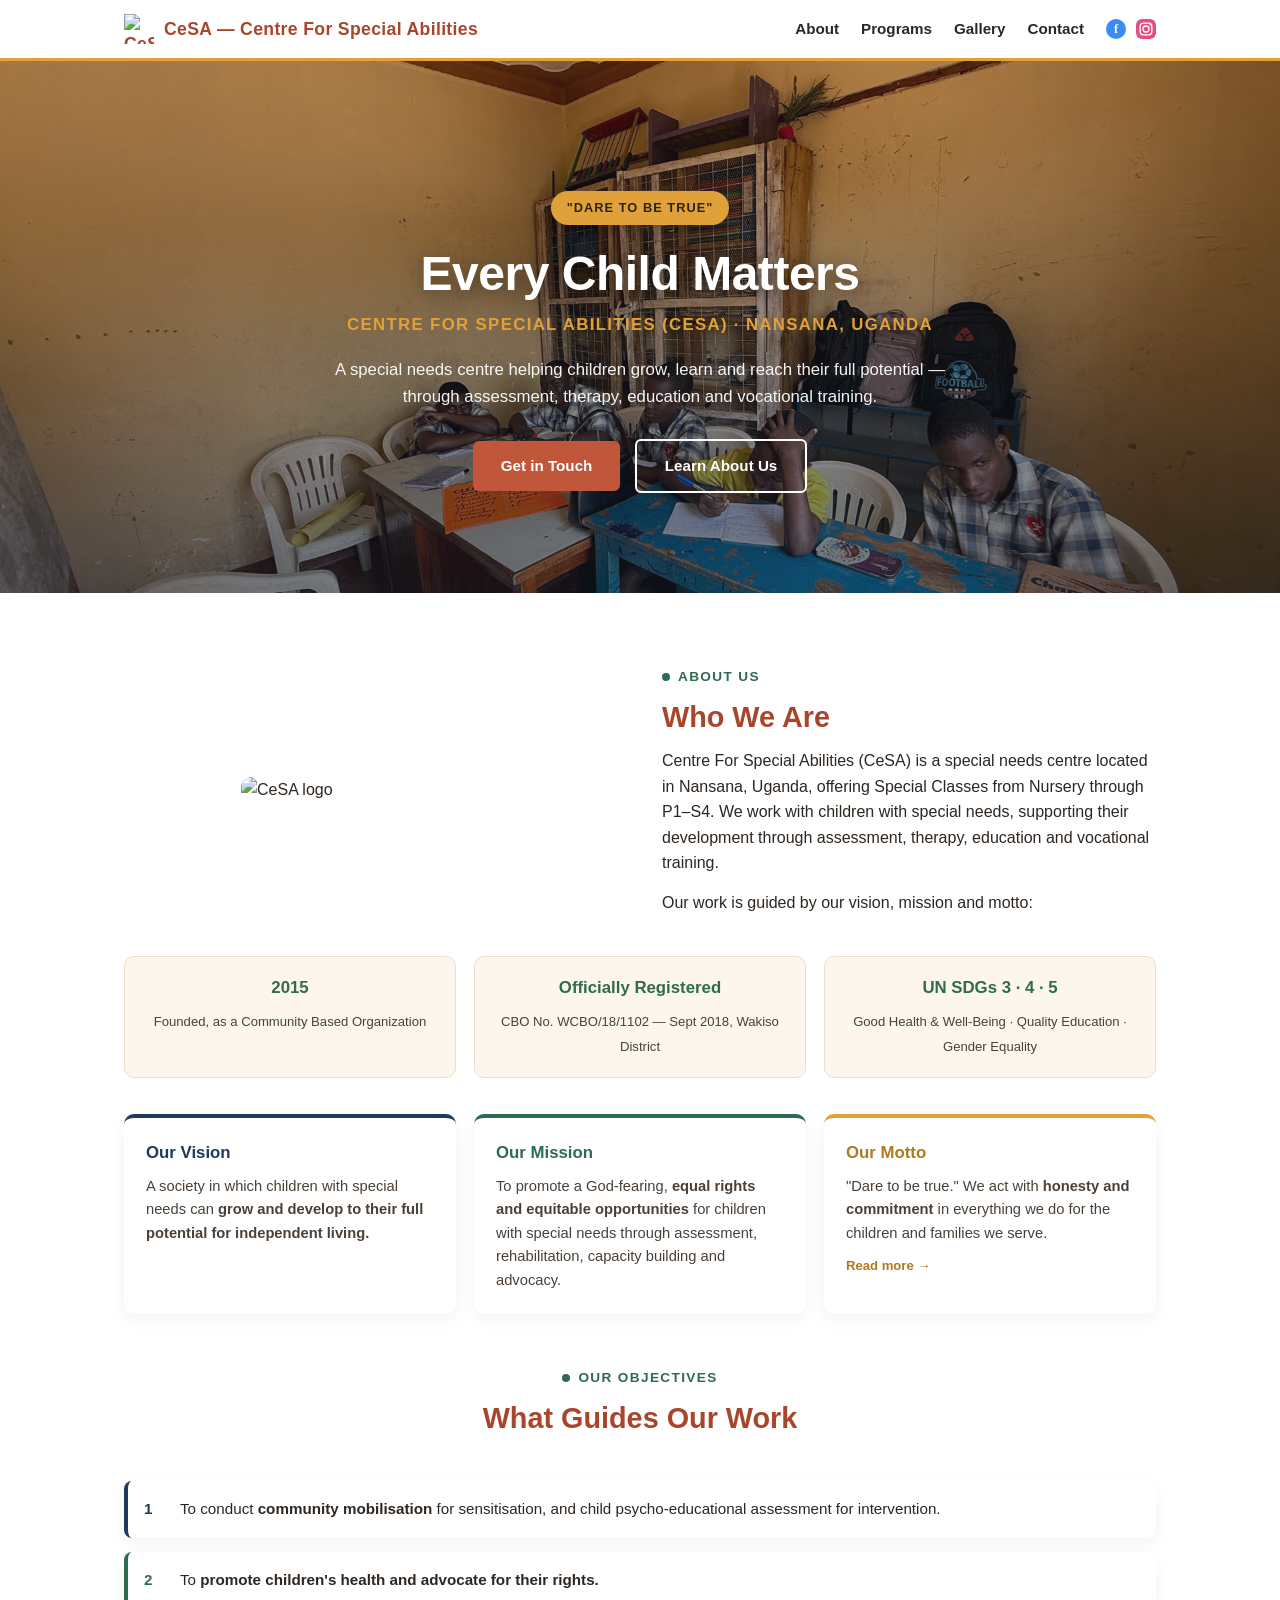
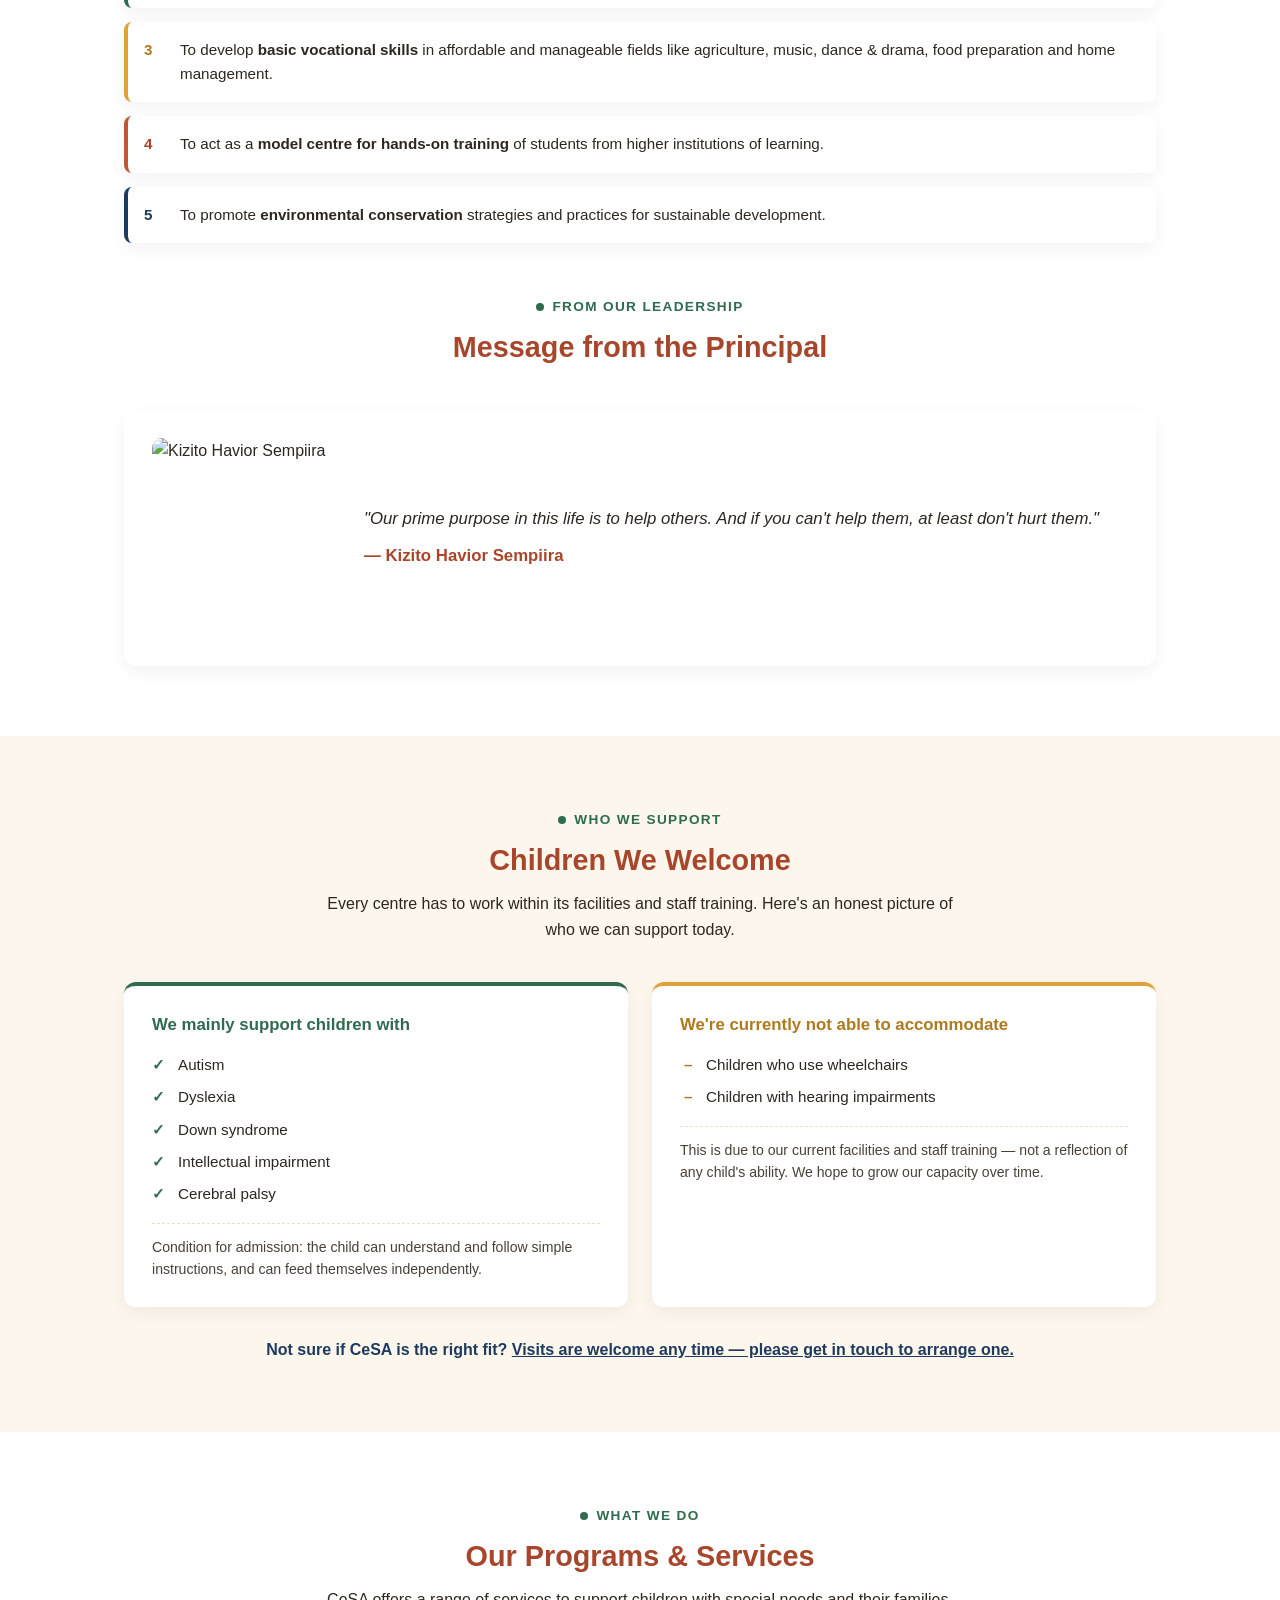
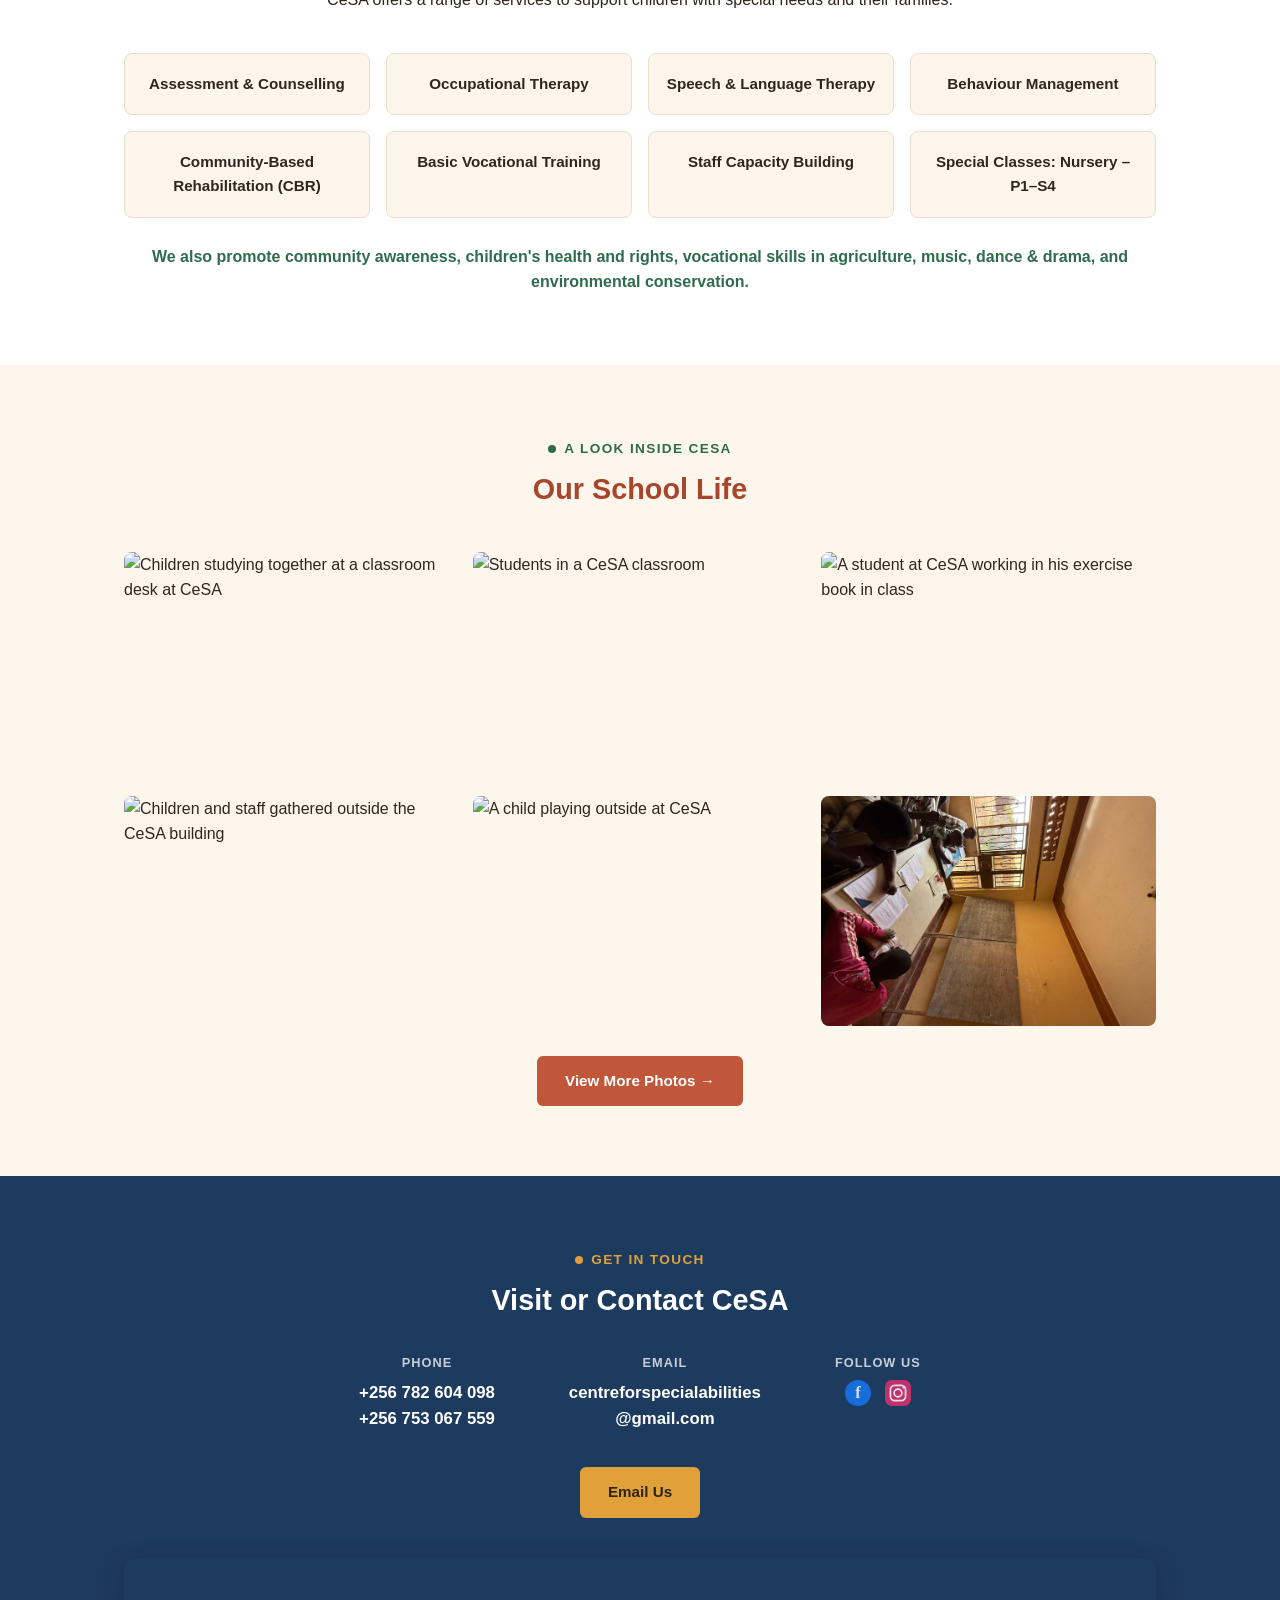
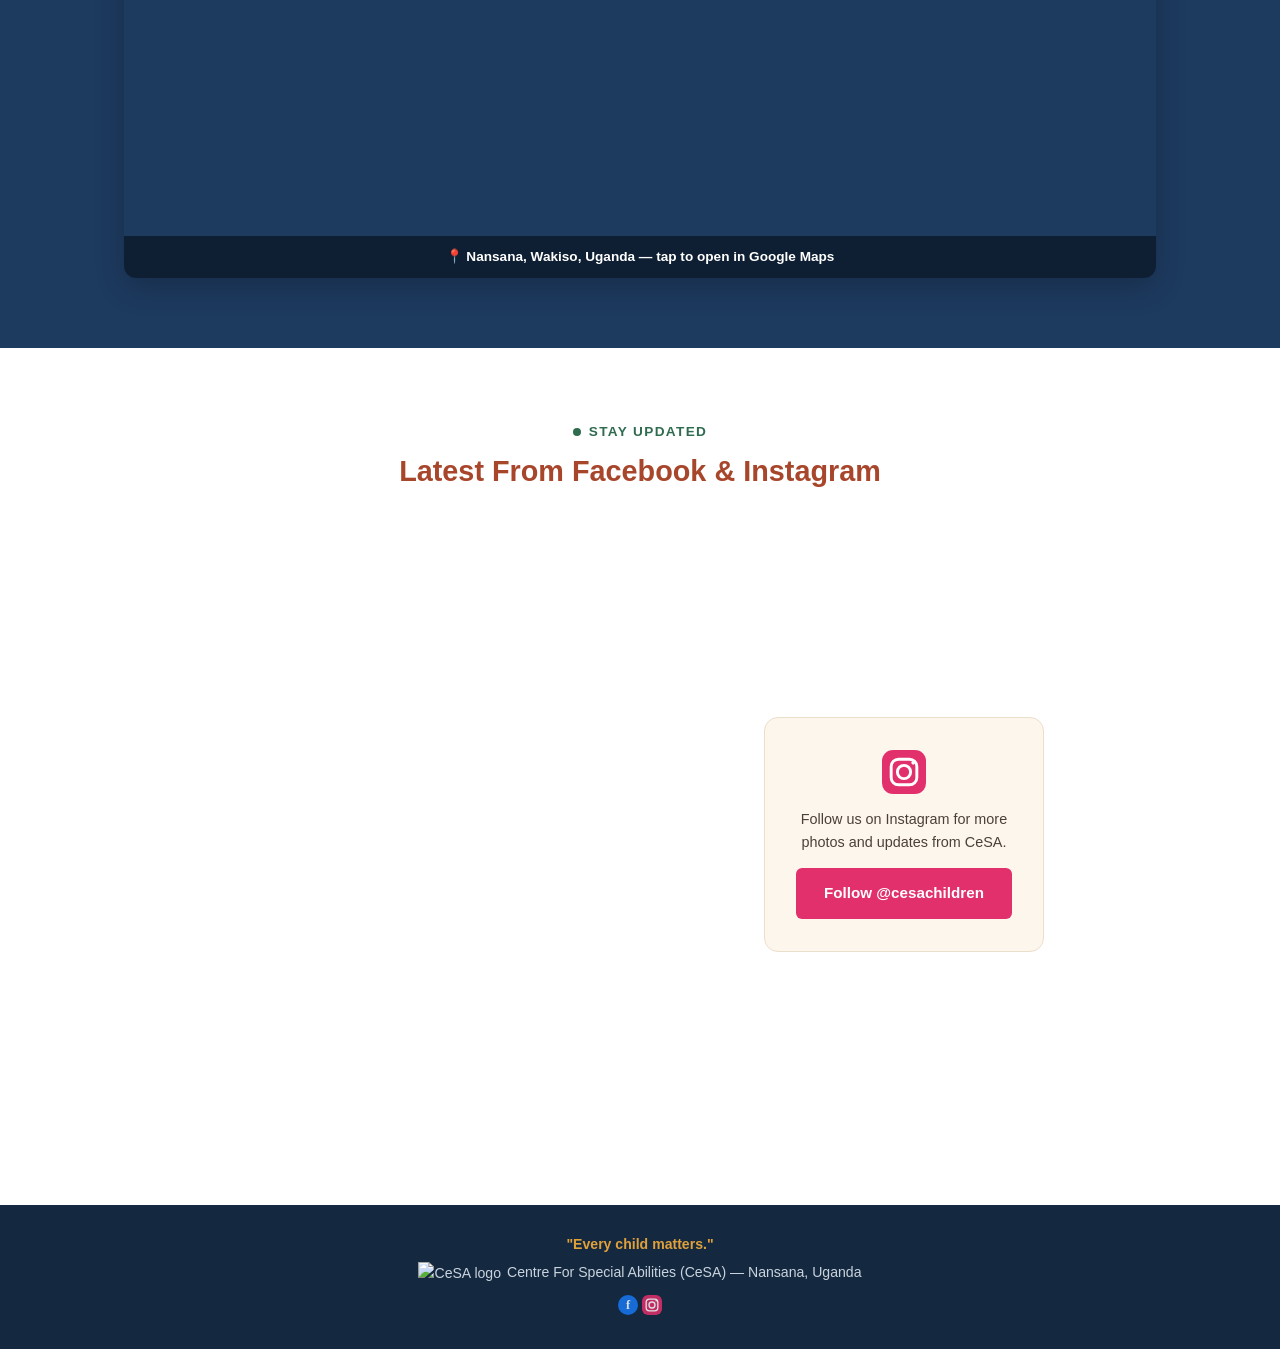
==== index.html @ df6cac4b "Refresh design tone, fix content, restructure gallery - Rebalance palette to white/cream base with n" ====
<!DOCTYPE html>
<html lang="en">
<head>
<meta charset="UTF-8">
<meta name="viewport" content="width=device-width, initial-scale=1.0">
<title>Centre For Special Abilities (CeSA) | Nansana, Uganda</title>
<meta name="description" content="Centre For Special Abilities (CeSA) is a special needs centre in Nansana, Uganda, offering nursery to secondary classes, therapy and vocational training for children with special needs. Every child matters.">
<link rel="stylesheet" href="style.css">
</head>
<body>

<header>
  <nav class="nav">
    <a href="#top" class="logo"><img src="images/logo.png" alt="CeSA logo" class="logo-img"><span class="logo-full">CeSA — Centre For Special Abilities</span><span class="logo-short">CeSA</span></a>
    <div class="nav-right">
      <ul class="nav-links">
        <li><a href="#about">About</a></li>
        <li><a href="#services">Programs</a></li>
        <li><a href="#gallery">Gallery</a></li>
        <li><a href="#contact">Contact</a></li>
      </ul>
      <div class="nav-social">
        <a class="social-icon" href="https://www.facebook.com/61562365375146/" target="_blank" rel="noopener" aria-label="CeSA on Facebook">
          <svg viewBox="0 0 24 24" width="20" height="20" aria-hidden="true"><circle cx="12" cy="12" r="12" fill="#1877F2"/><text x="12" y="17" text-anchor="middle" font-family="Georgia, serif" font-size="15" font-weight="700" fill="#fff">f</text></svg>
        </a>
        <a class="social-icon" href="https://www.instagram.com/cesachildren/" target="_blank" rel="noopener" aria-label="CeSA on Instagram">
          <svg viewBox="0 0 24 24" width="20" height="20" aria-hidden="true"><rect width="24" height="24" rx="6" fill="#E1306C"/><rect x="5" y="5" width="14" height="14" rx="4" fill="none" stroke="#fff" stroke-width="1.6"/><circle cx="12" cy="12" r="3.6" fill="none" stroke="#fff" stroke-width="1.6"/><circle cx="17" cy="7" r="1" fill="#fff"/></svg>
        </a>
      </div>
    </div>
  </nav>
</header>

<section class="hero" id="top">
  <div class="wrap">
    <span class="motto">"Dare to be true"</span>
    <h1>Every Child Matters</h1>
    <div class="sub">Centre For Special Abilities (CeSA) · Nansana, Uganda</div>
    <p class="lead">A special needs centre helping children grow, learn and reach their full potential — through assessment, therapy, education and vocational training.</p>
    <a href="#contact" class="btn">Get in Touch</a>
    <a href="#about" class="btn outline">Learn About Us</a>
  </div>
</section>

<section id="about">
  <div class="wrap about-grid">
    <img src="images/logo.png" alt="CeSA logo" class="about-logo">
    <div class="about-text">
      <div class="section-tag">About Us</div>
      <h2>Who We Are</h2>
      <p>Centre For Special Abilities (CeSA) is a special needs centre located in Nansana, Uganda, offering Special Classes from Nursery through P1–S4. We work with children with special needs, supporting their development through assessment, therapy, education and vocational training.</p>
      <p style="margin-top:14px;">Our work is guided by our vision, mission and motto:</p>
    </div>
  </div>

  <div class="wrap trust-badges">
    <div class="badge">
      <strong>2015</strong>
      <span>Founded, as a Community Based Organization</span>
    </div>
    <div class="badge">
      <strong>Officially Registered</strong>
      <span>CBO No. WCBO/18/1102 — Sept 2018, Wakiso District</span>
    </div>
    <div class="badge">
      <strong>UN SDGs 3 · 4 · 5</strong>
      <span>Good Health &amp; Well-Being · Quality Education · Gender Equality</span>
    </div>
  </div>

  <div class="wrap cards">
    <div class="card">
      <h3>Our Vision</h3>
      <p>A society in which children with special needs can <strong>grow and develop to their full potential for independent living.</strong></p>
    </div>
    <div class="card">
      <h3>Our Mission</h3>
      <p>To promote a God-fearing, <strong>equal rights and equitable opportunities</strong> for children with special needs through assessment, rehabilitation, capacity building and advocacy.</p>
    </div>
    <div class="card clickable" onclick="openDetail('motto')">
      <h3>Our Motto</h3>
      <p>"Dare to be true." We act with <strong>honesty and commitment</strong> in everything we do for the children and families we serve.</p>
      <span class="card-more">Read more →</span>
    </div>
  </div>

  <div class="wrap">
    <div class="section-head" style="margin-top:50px;">
      <div class="section-tag">Our Objectives</div>
      <h2>What Guides Our Work</h2>
    </div>
    <ol class="objectives-list">
      <li>To conduct <strong>community mobilisation</strong> for sensitisation, and child psycho-educational assessment for intervention.</li>
      <li>To <strong>promote children's health and advocate for their rights.</strong></li>
      <li>To develop <strong>basic vocational skills</strong> in affordable and manageable fields like agriculture, music, dance &amp; drama, food preparation and home management.</li>
      <li>To act as a <strong>model centre for hands-on training</strong> of students from higher institutions of learning.</li>
      <li>To promote <strong>environmental conservation</strong> strategies and practices for sustainable development.</li>
    </ol>

    <div class="section-head" style="margin-top:50px;">
      <div class="section-tag">From Our Leadership</div>
      <h2>Message from the Principal</h2>
    </div>
    <div class="quote-block">
      <img src="images/principal.jpg" alt="Kizito Havior Sempiira">
      <blockquote>
        "Our prime purpose in this life is to help others. And if you can't help them, at least don't hurt them."
        <cite>— Kizito Havior Sempiira</cite>
      </blockquote>
    </div>
  </div>
</section>

<section class="who-we-support" id="support">
  <div class="wrap">
    <div class="section-head">
      <div class="section-tag">Who We Support</div>
      <h2>Children We Welcome</h2>
      <p>Every centre has to work within its facilities and staff training. Here's an honest picture of who we can support today.</p>
    </div>
    <div class="support-grid">
      <div class="support-col welcome">
        <h3>We mainly support children with</h3>
        <ul>
          <li>Autism</li>
          <li>Dyslexia</li>
          <li>Down syndrome</li>
          <li>Intellectual impairment</li>
          <li>Cerebral palsy</li>
        </ul>
        <div class="support-condition">Condition for admission: the child can understand and follow simple instructions, and can feed themselves independently.</div>
      </div>
      <div class="support-col limited">
        <h3>We're currently not able to accommodate</h3>
        <ul>
          <li>Children who use wheelchairs</li>
          <li>Children with hearing impairments</li>
        </ul>
        <div class="support-condition">This is due to our current facilities and staff training — not a reflection of any child's ability. We hope to grow our capacity over time.</div>
      </div>
    </div>
    <p class="support-note">Not sure if CeSA is the right fit? <a href="#contact">Visits are welcome any time — please get in touch to arrange one.</a></p>
  </div>
</section>

<section class="services" id="services">
  <div class="wrap">
    <div class="section-head">
      <div class="section-tag">What We Do</div>
      <h2>Our Programs &amp; Services</h2>
      <p>CeSA offers a range of services to support children with special needs and their families.</p>
    </div>
    <ul class="service-list">
      <li onclick="openDetail('assessment')">Assessment &amp; Counselling</li>
      <li onclick="openDetail('ot')">Occupational Therapy</li>
      <li onclick="openDetail('speech')">Speech &amp; Language Therapy</li>
      <li onclick="openDetail('behaviour')">Behaviour Management</li>
      <li onclick="openDetail('cbr')">Community-Based Rehabilitation (CBR)</li>
      <li onclick="openDetail('vocational')">Basic Vocational Training</li>
      <li onclick="openDetail('capacity')">Staff Capacity Building</li>
      <li onclick="openDetail('classes')">Special Classes: Nursery – P1–S4</li>
    </ul>
    <p class="classes-note">We also promote community awareness, children's health and rights, vocational skills in agriculture, music, dance &amp; drama, and environmental conservation.</p>
  </div>
</section>

<section id="gallery">
  <div class="wrap">
    <div class="section-head">
      <div class="section-tag">A Look Inside CeSA</div>
      <h2>Our School Life</h2>
    </div>
    <div class="gallery-grid">
      <img src="images/gallery-1.jpg" alt="Children studying together at a classroom desk at CeSA" onclick="openLightbox(0)">
      <img src="images/gallery-2.jpg" alt="Students in a CeSA classroom" onclick="openLightbox(1)">
      <img src="images/about.jpg" alt="A student at CeSA working in his exercise book in class" onclick="openLightbox(2)">
      <img src="images/gallery-5.jpg" alt="Children and staff gathered outside the CeSA building" onclick="openLightbox(3)">
      <img src="images/gallery-7.jpg" alt="A child playing outside at CeSA" onclick="openLightbox(4)">
      <img src="images/gallery-8.jpg" alt="Students writing at their desks in a CeSA classroom" onclick="openLightbox(5)">
    </div>
    <div class="gallery-cta">
      <a href="gallery.html" class="btn">View More Photos →</a>
    </div>
  </div>
</section>

<section class="contact" id="contact">
  <div class="wrap">
    <div class="section-tag">Get In Touch</div>
    <h2>Visit or Contact CeSA</h2>
    <div class="contact-grid">
      <div class="contact-item">
        <div class="label">Phone</div>
        <a href="tel:+256782604098">+256 782 604 098</a><br>
        <a href="tel:+256753067559">+256 753 067 559</a>
      </div>
      <div class="contact-item">
        <div class="label">Email</div>
        <a href="mailto:centreforspecialabilities@gmail.com">centreforspecialabilities<wbr>@gmail.com</a>
      </div>
      <div class="contact-item">
        <div class="label">Follow Us</div>
        <div class="social-row">
          <a class="social-icon lg" href="https://www.facebook.com/61562365375146/" target="_blank" rel="noopener" aria-label="CeSA on Facebook">
            <svg viewBox="0 0 24 24" width="26" height="26" aria-hidden="true"><circle cx="12" cy="12" r="12" fill="#1877F2"/><text x="12" y="17" text-anchor="middle" font-family="Georgia, serif" font-size="15" font-weight="700" fill="#fff">f</text></svg>
          </a>
          <a class="social-icon lg" href="https://www.instagram.com/cesachildren/" target="_blank" rel="noopener" aria-label="CeSA on Instagram">
            <svg viewBox="0 0 24 24" width="26" height="26" aria-hidden="true"><rect width="24" height="24" rx="6" fill="#E1306C"/><rect x="5" y="5" width="14" height="14" rx="4" fill="none" stroke="#fff" stroke-width="1.6"/><circle cx="12" cy="12" r="3.6" fill="none" stroke="#fff" stroke-width="1.6"/><circle cx="17" cy="7" r="1" fill="#fff"/></svg>
          </a>
        </div>
      </div>
    </div>
    <a href="mailto:centreforspecialabilities@gmail.com" class="btn">Email Us</a>

    <div class="map-wrap">
      <a href="https://maps.app.goo.gl/XShxT3qjMb3fhJN29" target="_blank" rel="noopener" class="map-embed" aria-label="Open Nansana, Wakiso, Uganda in Google Maps">
        <iframe src="https://www.google.com/maps?q=Nansana,Wakiso,Uganda&output=embed" loading="lazy" tabindex="-1"></iframe>
        <span class="map-overlay">📍 Nansana, Wakiso, Uganda — tap to open in Google Maps</span>
      </a>
    </div>
  </div>
</section>

<section id="news">
  <div class="wrap">
    <div class="section-head">
      <div class="section-tag">Stay Updated</div>
      <h2>Latest From Facebook &amp; Instagram</h2>
    </div>
    <div class="news-grid">
      <div class="fb-embed-wrap">
        <iframe src="https://www.facebook.com/plugins/page.php?href=https%3A%2F%2Fwww.facebook.com%2F61562365375146%2F&tabs=timeline&width=500&height=600&small_header=false&adapt_container_width=true&hide_cover=false&show_facepile=false"
          width="500" height="600" style="border:none;overflow:hidden;max-width:100%;" scrolling="no" frameborder="0" allowfullscreen="true"
          allow="autoplay; clipboard-write; encrypted-media; picture-in-picture; web-share" loading="lazy"></iframe>
      </div>
      <div class="instagram-follow">
        <svg viewBox="0 0 24 24" width="44" height="44" aria-hidden="true"><rect width="24" height="24" rx="6" fill="#E1306C"/><rect x="5" y="5" width="14" height="14" rx="4" fill="none" stroke="#fff" stroke-width="1.6"/><circle cx="12" cy="12" r="3.6" fill="none" stroke="#fff" stroke-width="1.6"/><circle cx="17" cy="7" r="1" fill="#fff"/></svg>
        <p>Follow us on Instagram for more photos and updates from CeSA.</p>
        <a class="btn" href="https://www.instagram.com/cesachildren/" target="_blank" rel="noopener">Follow @cesachildren</a>
      </div>
    </div>
  </div>
</section>

<footer>
  <div class="slogan">"Every child matters."</div>
  <div><img src="images/logo.png" alt="CeSA logo" class="footer-logo">Centre For Special Abilities (CeSA) — Nansana, Uganda</div>
  <div class="footer-links">
    <a class="social-icon" href="https://www.facebook.com/61562365375146/" target="_blank" rel="noopener" aria-label="CeSA on Facebook">
      <svg viewBox="0 0 24 24" width="20" height="20" aria-hidden="true"><circle cx="12" cy="12" r="12" fill="#1877F2"/><text x="12" y="17" text-anchor="middle" font-family="Georgia, serif" font-size="15" font-weight="700" fill="#fff">f</text></svg>
    </a>
    <a class="social-icon" href="https://www.instagram.com/cesachildren/" target="_blank" rel="noopener" aria-label="CeSA on Instagram">
      <svg viewBox="0 0 24 24" width="20" height="20" aria-hidden="true"><rect width="24" height="24" rx="6" fill="#E1306C"/><rect x="5" y="5" width="14" height="14" rx="4" fill="none" stroke="#fff" stroke-width="1.6"/><circle cx="12" cy="12" r="3.6" fill="none" stroke="#fff" stroke-width="1.6"/><circle cx="17" cy="7" r="1" fill="#fff"/></svg>
    </a>
  </div>
</footer>

<div class="overlay" id="detail-modal">
  <div class="modal-panel">
    <button class="modal-close" onclick="closeDetail()">✕</button>
    <div class="modal-media" id="detail-media"></div>
    <h3 id="detail-title"></h3>
    <p id="detail-text"></p>
  </div>
</div>

<div class="overlay lightbox" id="lightbox">
  <button class="lb-close" onclick="closeLightbox()">✕</button>
  <button class="lb-arrow lb-prev" onclick="moveLightbox(-1)">‹</button>
  <img id="lightbox-img" src="" alt="">
  <button class="lb-arrow lb-next" onclick="moveLightbox(1)">›</button>
</div>

<script>
  const SERVICE_DETAILS = {
    motto: {
      title: 'Our Motto — "Dare to be true"',
      text: 'Our motto is a daily commitment: to be honest with the children and families we serve, true to our mission, and unafraid to advocate for what every child deserves.'
    },
    assessment: {
      title: 'Assessment & Counselling',
      text: 'Every child begins with a child psycho-educational assessment to understand their needs and abilities, followed by ongoing counselling for the child and their family to guide the right support plan.'
    },
    ot: {
      title: 'Occupational Therapy',
      text: 'Hands-on therapy that builds the everyday skills children need for independent living — from fine motor control to self-care routines.'
    },
    speech: {
      title: 'Speech & Language Therapy',
      text: 'Individual and group sessions that help children build communication, language and social interaction skills.'
    },
    behaviour: {
      title: 'Behaviour Management',
      text: 'Structured, positive approaches that help children regulate behaviour and build confidence, both in the classroom and at home.'
    },
    cbr: {
      title: 'Community-Based Rehabilitation (CBR)',
      text: 'We go beyond the centre — mobilising and working with families and the local Nansana community, so rehabilitation and support continue at home.'
    },
    vocational: {
      title: 'Basic Vocational Training',
      text: 'Practical skills training in affordable, manageable fields like agriculture, music, dance & drama, food preparation and home management — helping students build an independent livelihood.'
    },
    capacity: {
      title: 'Staff Capacity Building',
      text: 'Ongoing training for our teachers and therapists, and hands-on placements for students from higher institutions of learning, so CeSA can keep raising the quality of care.'
    },
    classes: {
      title: 'Special Classes: Nursery – P1–S4',
      text: 'Special needs education from Nursery through Senior 4 (S4), adapted to each child\'s pace and learning style.'
    }
  };

  function openDetail(key) {
    const data = SERVICE_DETAILS[key];
    if (!data) return;
    document.getElementById('detail-title').textContent = data.title;
    document.getElementById('detail-text').textContent = data.text;
    document.getElementById('detail-media').innerHTML = data.image
      ? `<img src="${data.image}" alt="${data.title}">`
      : '<span>📷 Photos &amp; videos coming soon</span>';
    document.getElementById('detail-modal').classList.add('open');
  }

  function closeDetail() {
    document.getElementById('detail-modal').classList.remove('open');
  }

  const GALLERY_IMAGES = [
    'images/gallery-1.jpg',
    'images/gallery-2.jpg',
    'images/about.jpg',
    'images/gallery-5.jpg',
    'images/gallery-7.jpg',
    'images/gallery-8.jpg'
  ];
  let lightboxIndex = 0;

  function openLightbox(i) {
    lightboxIndex = i;
    showLightboxImage();
    document.getElementById('lightbox').classList.add('open');
  }

  function closeLightbox() {
    document.getElementById('lightbox').classList.remove('open');
  }

  function moveLightbox(dir) {
    lightboxIndex = (lightboxIndex + dir + GALLERY_IMAGES.length) % GALLERY_IMAGES.length;
    showLightboxImage();
  }

  function showLightboxImage() {
    const img = document.getElementById('lightbox-img');
    img.classList.remove('show');
    setTimeout(() => {
      img.src = GALLERY_IMAGES[lightboxIndex];
      img.classList.add('show');
    }, 80);
  }

  document.addEventListener('keydown', (e) => {
    if (document.getElementById('lightbox').classList.contains('open')) {
      if (e.key === 'ArrowRight') moveLightbox(1);
      if (e.key === 'ArrowLeft') moveLightbox(-1);
      if (e.key === 'Escape') closeLightbox();
    }
    if (e.key === 'Escape') closeDetail();
  });

  document.getElementById('detail-modal').addEventListener('click', (e) => {
    if (e.target.id === 'detail-modal') closeDetail();
  });
  document.getElementById('lightbox').addEventListener('click', (e) => {
    if (e.target.id === 'lightbox') closeLightbox();
  });
</script>

</body>
</html>
---- style.css ----
:root {
  --terracotta: #c0563a;
  --terracotta-dark: #a8462c;
  --cream: #fdf6ec;
  --ink: #2e2620;
  --green: #2f6b4f;
  --gold: #e0a13b;
  --gold-dark: #ad7a1f;
  --navy: #1d3a5f;
  --navy-dark: #142940;
}

* {
  margin: 0;
  padding: 0;
  box-sizing: border-box;
}

html {
  scroll-behavior: smooth;
  overflow-x: hidden;
}

body {
  font-family: -apple-system, "Helvetica Neue", Arial, sans-serif;
  color: var(--ink);
  background: #fff;
  line-height: 1.6;
  overflow-x: hidden;
}

a {
  color: inherit;
}

.wrap {
  max-width: 1080px;
  margin: 0 auto;
  padding: 0 24px;
}

/* Header */
header {
  position: sticky;
  top: 0;
  z-index: 10;
  background: #fff;
  border-bottom: 3px solid var(--gold);
}

.nav {
  display: flex;
  align-items: center;
  justify-content: space-between;
  padding: 14px 24px;
  max-width: 1080px;
  margin: 0 auto;
}

.logo {
  display: flex;
  align-items: center;
  gap: 10px;
  font-weight: 800;
  font-size: 1.1rem;
  color: var(--terracotta-dark);
  text-decoration: none;
  letter-spacing: 0.02em;
}

.logo-img {
  height: 30px;
  width: 30px;
  object-fit: contain;
}

.footer-logo {
  height: 22px;
  width: 22px;
  object-fit: contain;
  vertical-align: middle;
  margin-right: 6px;
}

.nav-right {
  display: flex;
  align-items: center;
}

.nav-links {
  display: flex;
  gap: 22px;
  list-style: none;
  font-size: 0.95rem;
  font-weight: 600;
}

.logo-short {
  display: none;
}

.nav-links a {
  text-decoration: none;
  color: var(--ink);
}

.nav-links a:hover {
  color: var(--terracotta-dark);
}

.nav-social {
  display: flex;
  gap: 10px;
  margin-left: 22px;
}

.social-icon {
  display: inline-flex;
  opacity: 0.85;
  transition: opacity 0.2s ease, transform 0.2s ease;
}

.social-icon:hover {
  opacity: 1;
  transform: translateY(-2px);
}

.social-icon svg {
  display: block;
  border-radius: 6px;
}

.social-row {
  display: flex;
  gap: 14px;
  justify-content: center;
  margin-top: 4px;
}

/* Hero */
.hero {
  position: relative;
  background: linear-gradient(180deg, rgba(20, 28, 38, 0.3) 0%, rgba(20, 28, 38, 0.6) 100%), url("images/hero.jpg") center 40% / cover no-repeat;
  color: #fff;
  padding: 130px 24px 100px;
  text-align: center;
}

.hero .motto {
  display: inline-block;
  background: var(--gold);
  color: #2e2210;
  font-weight: 700;
  font-size: 0.8rem;
  letter-spacing: 0.08em;
  text-transform: uppercase;
  padding: 7px 16px;
  border-radius: 20px;
  margin-bottom: 22px;
  box-shadow: 0 8px 20px rgba(0, 0, 0, 0.25);
}

.hero h1 {
  font-size: 3rem;
  font-weight: 900;
  letter-spacing: -0.01em;
  line-height: 1.14;
  margin-bottom: 10px;
  text-shadow: 0 3px 22px rgba(0, 0, 0, 0.45);
}

.hero .sub {
  font-size: 1.05rem;
  font-weight: 800;
  letter-spacing: 0.08em;
  text-transform: uppercase;
  color: var(--gold);
  margin-bottom: 10px;
}

.hero p.lead {
  max-width: 620px;
  margin: 18px auto 28px;
  font-size: 1.05rem;
  opacity: 0.95;
}

.btn {
  display: inline-block;
  background: var(--terracotta);
  color: #fff;
  text-decoration: none;
  padding: 13px 28px;
  border-radius: 6px;
  font-weight: 700;
  font-size: 0.95rem;
  transition: background 0.15s ease;
}

.btn:hover {
  background: var(--terracotta-dark);
}

.btn.outline {
  background: transparent;
  border: 2px solid #fff;
  margin-left: 10px;
}

.btn.outline:hover {
  background: rgba(255, 255, 255, 0.15);
}

/* Sections */
section {
  padding: 70px 0;
}

h2 {
  font-size: 1.8rem;
  font-weight: 800;
  color: var(--terracotta-dark);
  margin-bottom: 8px;
}

.section-tag {
  color: var(--green);
  font-weight: 700;
  font-size: 0.85rem;
  letter-spacing: 0.1em;
  text-transform: uppercase;
  margin-bottom: 6px;
  display: inline-flex;
  align-items: center;
  gap: 8px;
}

.section-tag::before {
  content: "";
  width: 8px;
  height: 8px;
  border-radius: 50%;
  background: currentColor;
  display: inline-block;
  flex-shrink: 0;
}

.section-head {
  text-align: center;
  max-width: 640px;
  margin: 0 auto 40px;
}

/* About */
.about-grid {
  display: grid;
  grid-template-columns: 1fr 1fr;
  gap: 44px;
  align-items: center;
}

.about-grid img {
  width: 100%;
  border-radius: 10px;
  box-shadow: 0 12px 30px rgba(0, 0, 0, 0.15);
}

.about-grid .about-logo {
  width: 100%;
  max-width: 260px;
  margin: 0 auto;
  display: block;
  box-shadow: none;
}

.about-text h2 {
  text-align: left;
}

.trust-badges {
  display: grid;
  grid-template-columns: repeat(3, 1fr);
  gap: 18px;
  margin-top: 40px;
}

.badge {
  background: var(--cream);
  border: 1px solid #eadfca;
  border-radius: 10px;
  padding: 18px 20px;
  text-align: center;
}

.badge strong {
  display: block;
  color: var(--green);
  font-size: 1.05rem;
  margin-bottom: 6px;
}

.badge span {
  font-size: 0.82rem;
  color: #4a4038;
}

.cards {
  display: grid;
  grid-template-columns: repeat(3, 1fr);
  gap: 18px;
  margin-top: 36px;
}

.card {
  background: #fff;
  border-radius: 10px;
  padding: 22px;
  border-top: 4px solid var(--terracotta);
  box-shadow: 0 6px 18px rgba(0, 0, 0, 0.05);
}

.card h3 {
  font-size: 1.05rem;
  margin-bottom: 8px;
  color: var(--terracotta-dark);
}

.card:nth-of-type(1) {
  border-top-color: var(--navy);
}

.card:nth-of-type(1) h3 {
  color: var(--navy);
}

.card:nth-of-type(2) {
  border-top-color: var(--green);
}

.card:nth-of-type(2) h3 {
  color: var(--green);
}

.card:nth-of-type(3) {
  border-top-color: var(--gold);
}

.card:nth-of-type(3) h3 {
  color: var(--gold-dark);
}

.card p {
  font-size: 0.92rem;
  color: #4a4038;
}

.card.clickable {
  cursor: pointer;
  transition: transform 0.2s ease, box-shadow 0.2s ease;
}

.card.clickable:hover {
  transform: translateY(-3px);
  box-shadow: 0 10px 24px rgba(0, 0, 0, 0.1);
}

.card-more {
  display: inline-block;
  margin-top: 10px;
  font-size: 0.82rem;
  font-weight: 700;
  color: var(--gold-dark);
}

/* Objectives */
.objectives-list {
  margin-top: 36px;
  display: grid;
  gap: 14px;
  list-style: none;
  counter-reset: objective;
}

.objectives-list li {
  counter-increment: objective;
  background: #fff;
  border-left: 4px solid var(--terracotta);
  border-radius: 8px;
  padding: 16px 20px 16px 52px;
  font-size: 0.95rem;
  position: relative;
  box-shadow: 0 6px 18px rgba(0, 0, 0, 0.05);
}

.objectives-list li::before {
  content: counter(objective);
  position: absolute;
  left: 16px;
  top: 16px;
  color: var(--terracotta-dark);
  font-weight: 800;
}

.objectives-list li:nth-child(4n+1) { border-left-color: var(--navy); }
.objectives-list li:nth-child(4n+1)::before { color: var(--navy); }
.objectives-list li:nth-child(4n+2) { border-left-color: var(--green); }
.objectives-list li:nth-child(4n+2)::before { color: var(--green); }
.objectives-list li:nth-child(4n+3) { border-left-color: var(--gold); }
.objectives-list li:nth-child(4n+3)::before { color: var(--gold-dark); }

/* Quote block */
.quote-block {
  display: flex;
  align-items: center;
  gap: 32px;
  margin-top: 40px;
  background: #fff;
  border-radius: 14px;
  padding: 28px;
  box-shadow: 0 6px 18px rgba(0, 0, 0, 0.05);
}

.quote-block img {
  width: 180px;
  height: 200px;
  object-fit: cover;
  border-radius: 10px;
  flex-shrink: 0;
}

.quote-block blockquote {
  font-size: 1.05rem;
  font-style: italic;
  color: var(--ink);
}

.quote-block cite {
  display: block;
  margin-top: 10px;
  font-style: normal;
  font-weight: 700;
  color: var(--terracotta-dark);
}

/* Who We Support */
.who-we-support {
  background: var(--cream);
}

.support-grid {
  display: grid;
  grid-template-columns: 1fr 1fr;
  gap: 24px;
  margin-top: 36px;
}

.support-col {
  background: #fff;
  border-radius: 12px;
  padding: 26px 28px;
  box-shadow: 0 6px 18px rgba(0, 0, 0, 0.05);
}

.support-col.welcome {
  border-top: 4px solid var(--green);
}

.support-col.limited {
  border-top: 4px solid var(--gold);
}

.support-col h3 {
  font-size: 1.05rem;
  margin-bottom: 14px;
}

.support-col.welcome h3 {
  color: var(--green);
}

.support-col.limited h3 {
  color: var(--gold-dark);
}

.support-col ul {
  list-style: none;
  display: grid;
  gap: 8px;
  font-size: 0.95rem;
}

.support-col li {
  padding-left: 26px;
  position: relative;
}

.support-col.welcome li::before {
  content: "✓";
  position: absolute;
  left: 0;
  color: var(--green);
  font-weight: 800;
}

.support-col.limited li::before {
  content: "–";
  position: absolute;
  left: 4px;
  color: var(--gold-dark);
  font-weight: 800;
}

.support-condition {
  margin-top: 16px;
  font-size: 0.88rem;
  color: #4a4038;
  border-top: 1px dashed #eadfca;
  padding-top: 12px;
}

.support-note {
  text-align: center;
  margin-top: 30px;
  font-weight: 700;
  color: var(--navy);
}

.support-note a {
  text-decoration: underline;
}

/* Services */
.services {
  background: #fff;
}

.service-list {
  display: grid;
  grid-template-columns: repeat(4, 1fr);
  gap: 16px;
  list-style: none;
  margin-top: 20px;
}

.service-list li {
  background: var(--cream);
  border-radius: 8px;
  padding: 18px 16px;
  font-weight: 600;
  font-size: 0.95rem;
  text-align: center;
  border: 1px solid #eadfca;
  cursor: pointer;
  transition: transform 0.2s ease, box-shadow 0.2s ease, border-color 0.2s ease;
}

.service-list li:hover {
  border-color: var(--terracotta);
  transform: translateY(-3px);
  box-shadow: 0 10px 24px rgba(0, 0, 0, 0.08);
}

.classes-note {
  text-align: center;
  margin-top: 26px;
  font-weight: 600;
  color: var(--green);
}

/* Gallery */
#gallery,
#full-gallery {
  background: var(--cream);
}

.gallery-grid {
  display: grid;
  grid-template-columns: repeat(3, 1fr);
  gap: 14px;
}

.gallery-grid img {
  width: 100%;
  height: 230px;
  object-fit: cover;
  border-radius: 8px;
  display: block;
  cursor: pointer;
  transition: transform 0.25s ease;
}

.gallery-grid img:hover {
  transform: scale(1.03);
}

.gallery-cta {
  text-align: center;
  margin-top: 30px;
}

.gallery-year {
  font-size: 1.25rem;
  font-weight: 800;
  color: var(--navy);
  margin: 0 0 16px;
  padding-bottom: 8px;
  border-bottom: 2px solid #eadfca;
}

.gallery-year-group + .gallery-year-group .gallery-year {
  margin-top: 40px;
}

.back-link {
  display: inline-block;
  margin-bottom: 18px;
  font-weight: 700;
  font-size: 0.9rem;
  color: var(--terracotta-dark);
  text-decoration: none;
}

.back-link:hover {
  text-decoration: underline;
}

/* Contact */
.contact {
  background: var(--navy);
  color: #fff;
  text-align: center;
}

.contact h2 {
  color: #fff;
}

.contact .section-tag {
  color: var(--gold);
}

.contact-grid {
  display: flex;
  justify-content: center;
  gap: 50px;
  margin-top: 30px;
  flex-wrap: wrap;
}

.contact-item {
  max-width: 240px;
}

.contact-item .label {
  font-size: 0.8rem;
  text-transform: uppercase;
  letter-spacing: 0.08em;
  opacity: 0.75;
  margin-bottom: 6px;
  font-weight: 700;
}

.contact-item a {
  font-size: 1.05rem;
  font-weight: 700;
  text-decoration: none;
  color: #fff;
  overflow-wrap: anywhere;
}

.contact .btn {
  margin-top: 34px;
  background: var(--gold);
  color: #2e2210;
}

.contact .btn:hover {
  background: #cf8e2c;
}

/* Map embed */
.map-wrap {
  margin-top: 40px;
}

.map-embed {
  position: relative;
  display: block;
  border-radius: 12px;
  overflow: hidden;
  box-shadow: 0 10px 30px rgba(0, 0, 0, 0.2);
}

.map-embed iframe {
  width: 100%;
  height: 320px;
  display: block;
  pointer-events: none;
  border: 0;
}

.map-overlay {
  position: absolute;
  left: 0;
  right: 0;
  bottom: 0;
  background: rgba(13, 26, 42, 0.82);
  color: #fff;
  font-size: 0.85rem;
  font-weight: 700;
  padding: 10px 16px;
  text-align: center;
}

/* Facebook embed */
#news {
  background: #fff;
}

.news-grid {
  display: flex;
  flex-wrap: wrap;
  justify-content: center;
  align-items: center;
  gap: 28px;
}

.fb-embed-wrap {
  display: flex;
  justify-content: center;
}

.instagram-follow {
  display: flex;
  flex-direction: column;
  align-items: center;
  gap: 14px;
  background: var(--cream);
  border-radius: 14px;
  padding: 32px 28px;
  border: 1px solid #eadfca;
  max-width: 280px;
  text-align: center;
}

.instagram-follow p {
  font-size: 0.9rem;
  color: #4a4038;
}

.instagram-follow .btn {
  background: #e1306c;
}

.instagram-follow .btn:hover {
  background: #c92359;
}

/* Footer */
footer {
  background: var(--navy-dark);
  color: #c9d3dd;
  text-align: center;
  padding: 28px 24px;
  font-size: 0.88rem;
}

footer .slogan {
  color: var(--gold);
  font-weight: 700;
  margin-bottom: 6px;
}

.footer-links {
  margin-top: 10px;
}

.footer-links a {
  color: var(--gold);
  text-decoration: none;
  font-weight: 700;
  font-size: 0.85rem;
}

.footer-links a:hover {
  text-decoration: underline;
}

/* Overlays (detail modal + lightbox) */
.overlay {
  display: none;
  position: fixed;
  inset: 0;
  z-index: 100;
  background: rgba(13, 26, 42, 0.8);
  align-items: center;
  justify-content: center;
  padding: 24px;
}

.overlay.open {
  display: flex;
}

.modal-panel {
  position: relative;
  background: #fff;
  border-radius: 16px;
  padding: 36px;
  max-width: 520px;
  width: 100%;
  box-shadow: 0 20px 60px rgba(0, 0, 0, 0.3);
}

.modal-panel h3 {
  color: var(--terracotta-dark);
  font-size: 1.3rem;
  margin-bottom: 12px;
}

.modal-panel p {
  font-size: 0.95rem;
  color: #4a4038;
  line-height: 1.7;
}

.modal-close {
  position: absolute;
  top: 14px;
  right: 16px;
  background: none;
  border: none;
  font-size: 1.2rem;
  cursor: pointer;
  color: #999;
}

.modal-media {
  margin-bottom: 18px;
  border-radius: 10px;
  overflow: hidden;
}

.modal-media img {
  width: 100%;
  display: block;
}

.modal-media span {
  display: flex;
  align-items: center;
  justify-content: center;
  height: 140px;
  background: var(--cream);
  border: 1px dashed #cdbfa3;
  border-radius: 10px;
  color: #9a8b6c;
  font-size: 0.9rem;
}

/* Lightbox */
.lightbox img {
  max-width: 85vw;
  max-height: 80vh;
  border-radius: 8px;
  opacity: 0;
  transform: scale(0.96);
  transition: opacity 0.25s ease, transform 0.25s ease;
}

.lightbox img.show {
  opacity: 1;
  transform: scale(1);
}

.lb-close {
  position: absolute;
  top: 20px;
  right: 24px;
  background: none;
  border: none;
  color: #fff;
  font-size: 1.6rem;
  cursor: pointer;
}

.lb-arrow {
  position: absolute;
  top: 50%;
  transform: translateY(-50%);
  background: rgba(255, 255, 255, 0.15);
  border: none;
  color: #fff;
  font-size: 2rem;
  width: 52px;
  height: 52px;
  border-radius: 50%;
  cursor: pointer;
  transition: background 0.2s ease;
}

.lb-arrow:hover {
  background: rgba(255, 255, 255, 0.3);
}

.lb-prev {
  left: 20px;
}

.lb-next {
  right: 20px;
}

@media (max-width: 800px) {
  .nav-links {
    gap: 14px;
    font-size: 0.85rem;
  }
  .logo-full {
    display: none;
  }
  .nav-social {
    display: none;
  }
  .logo-short {
    display: inline;
  }
  .hero h1 {
    font-size: 2rem;
  }
  .about-grid {
    grid-template-columns: 1fr;
  }
  .cards {
    grid-template-columns: 1fr;
  }
  .trust-badges {
    grid-template-columns: 1fr;
  }
  .support-grid {
    grid-template-columns: 1fr;
  }
  .service-list {
    grid-template-columns: repeat(2, 1fr);
  }
  .gallery-grid {
    grid-template-columns: repeat(2, 1fr);
  }
  .contact-grid {
    gap: 28px;
  }
  .quote-block {
    flex-direction: column;
    text-align: center;
  }
  .lb-arrow {
    width: 40px;
    height: 40px;
    font-size: 1.5rem;
  }
  .lb-prev {
    left: 6px;
  }
  .lb-next {
    right: 6px;
  }
  .modal-panel {
    padding: 26px;
  }
}

@media (max-width: 420px) {
  .nav {
    padding: 12px 16px;
  }
  .logo {
    gap: 6px;
    font-size: 1rem;
  }
  .logo-img {
    height: 24px;
    width: 24px;
  }
  .nav-links {
    gap: 6px 10px;
    font-size: 0.72rem;
    flex-wrap: wrap;
    justify-content: flex-end;
  }
}
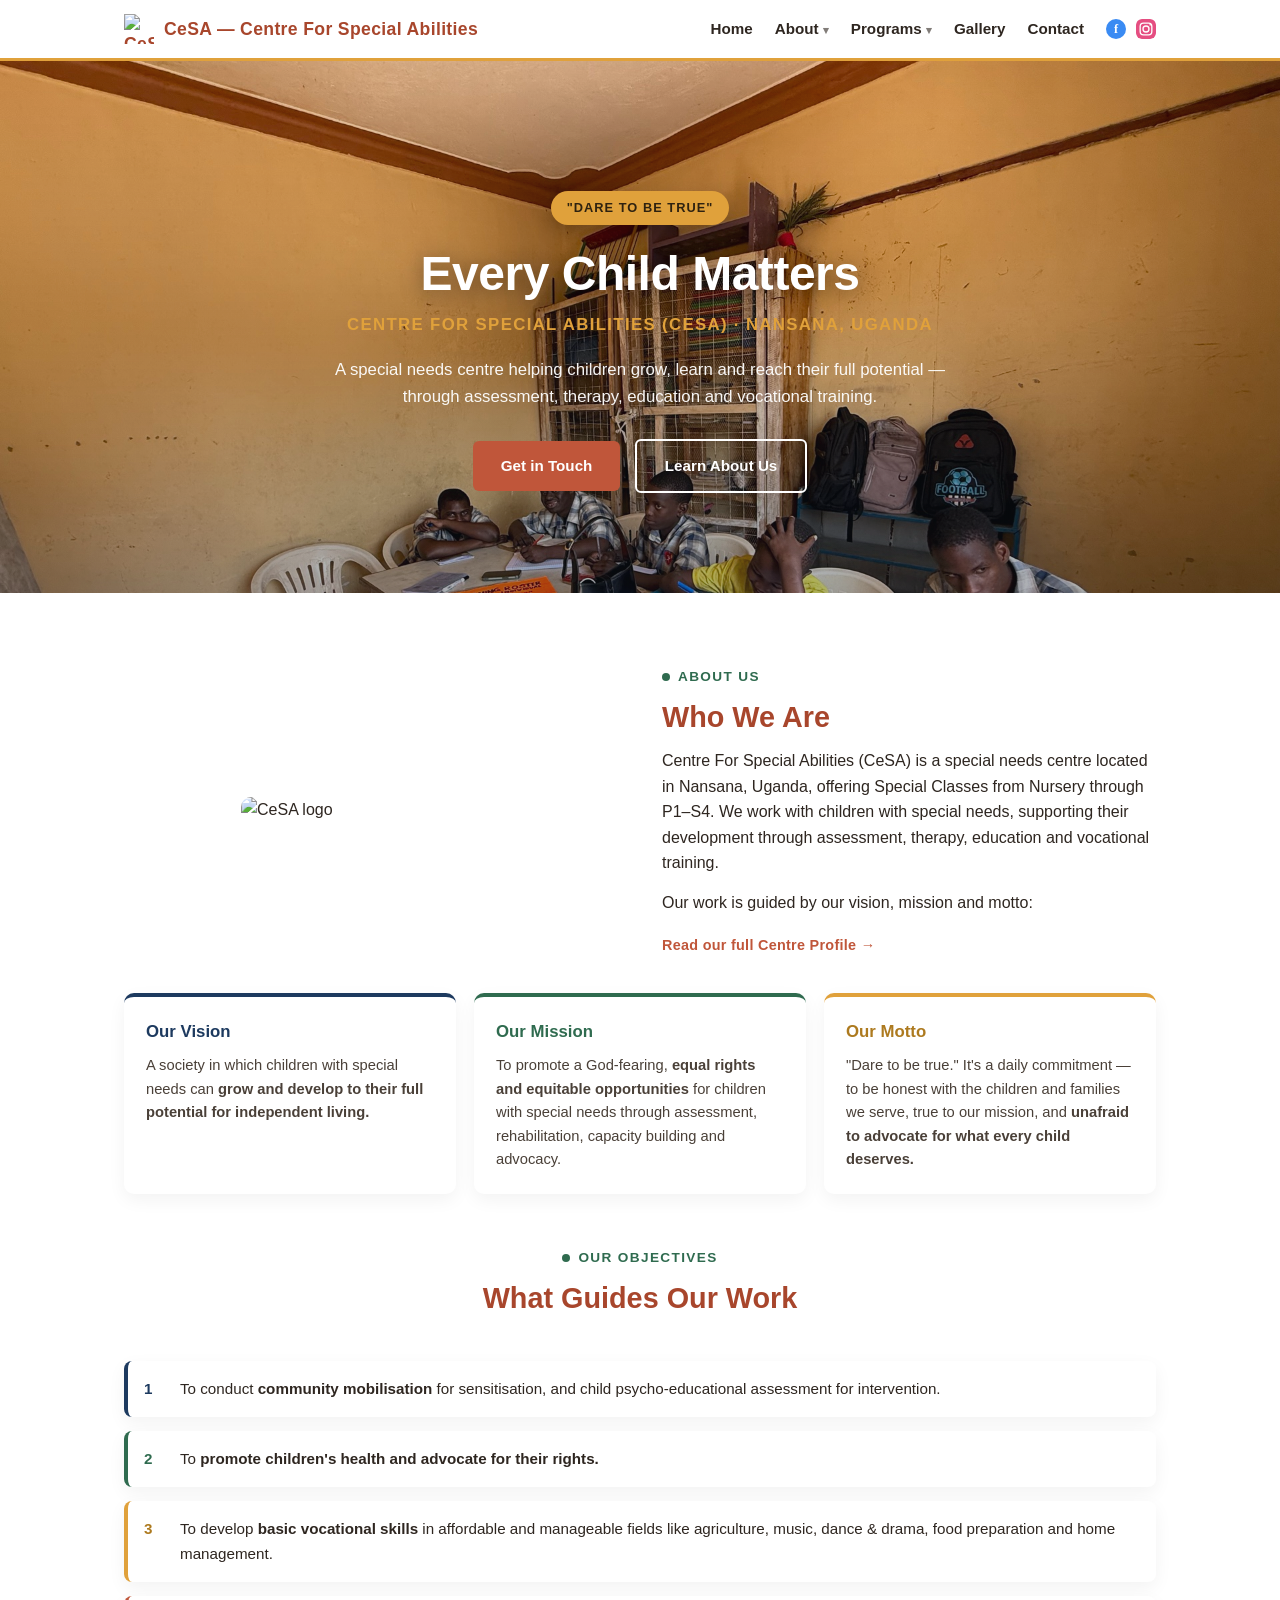
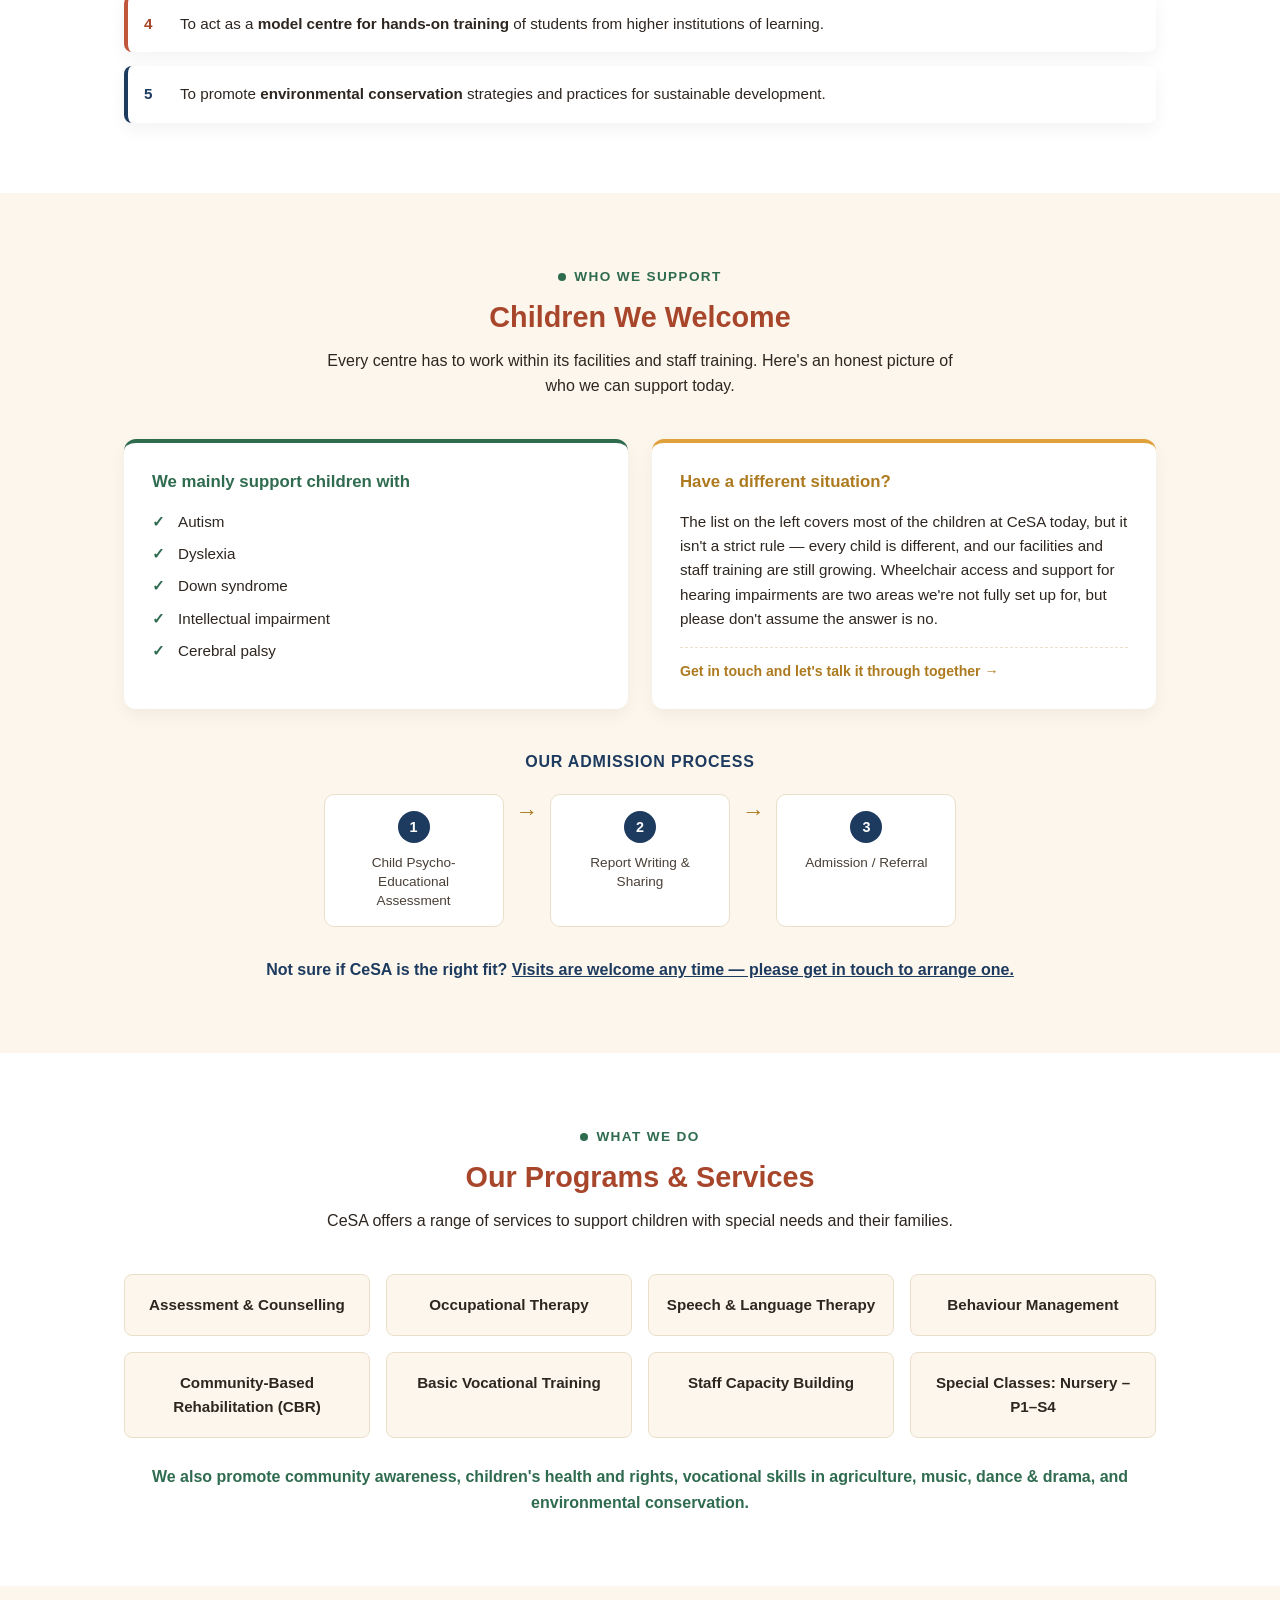
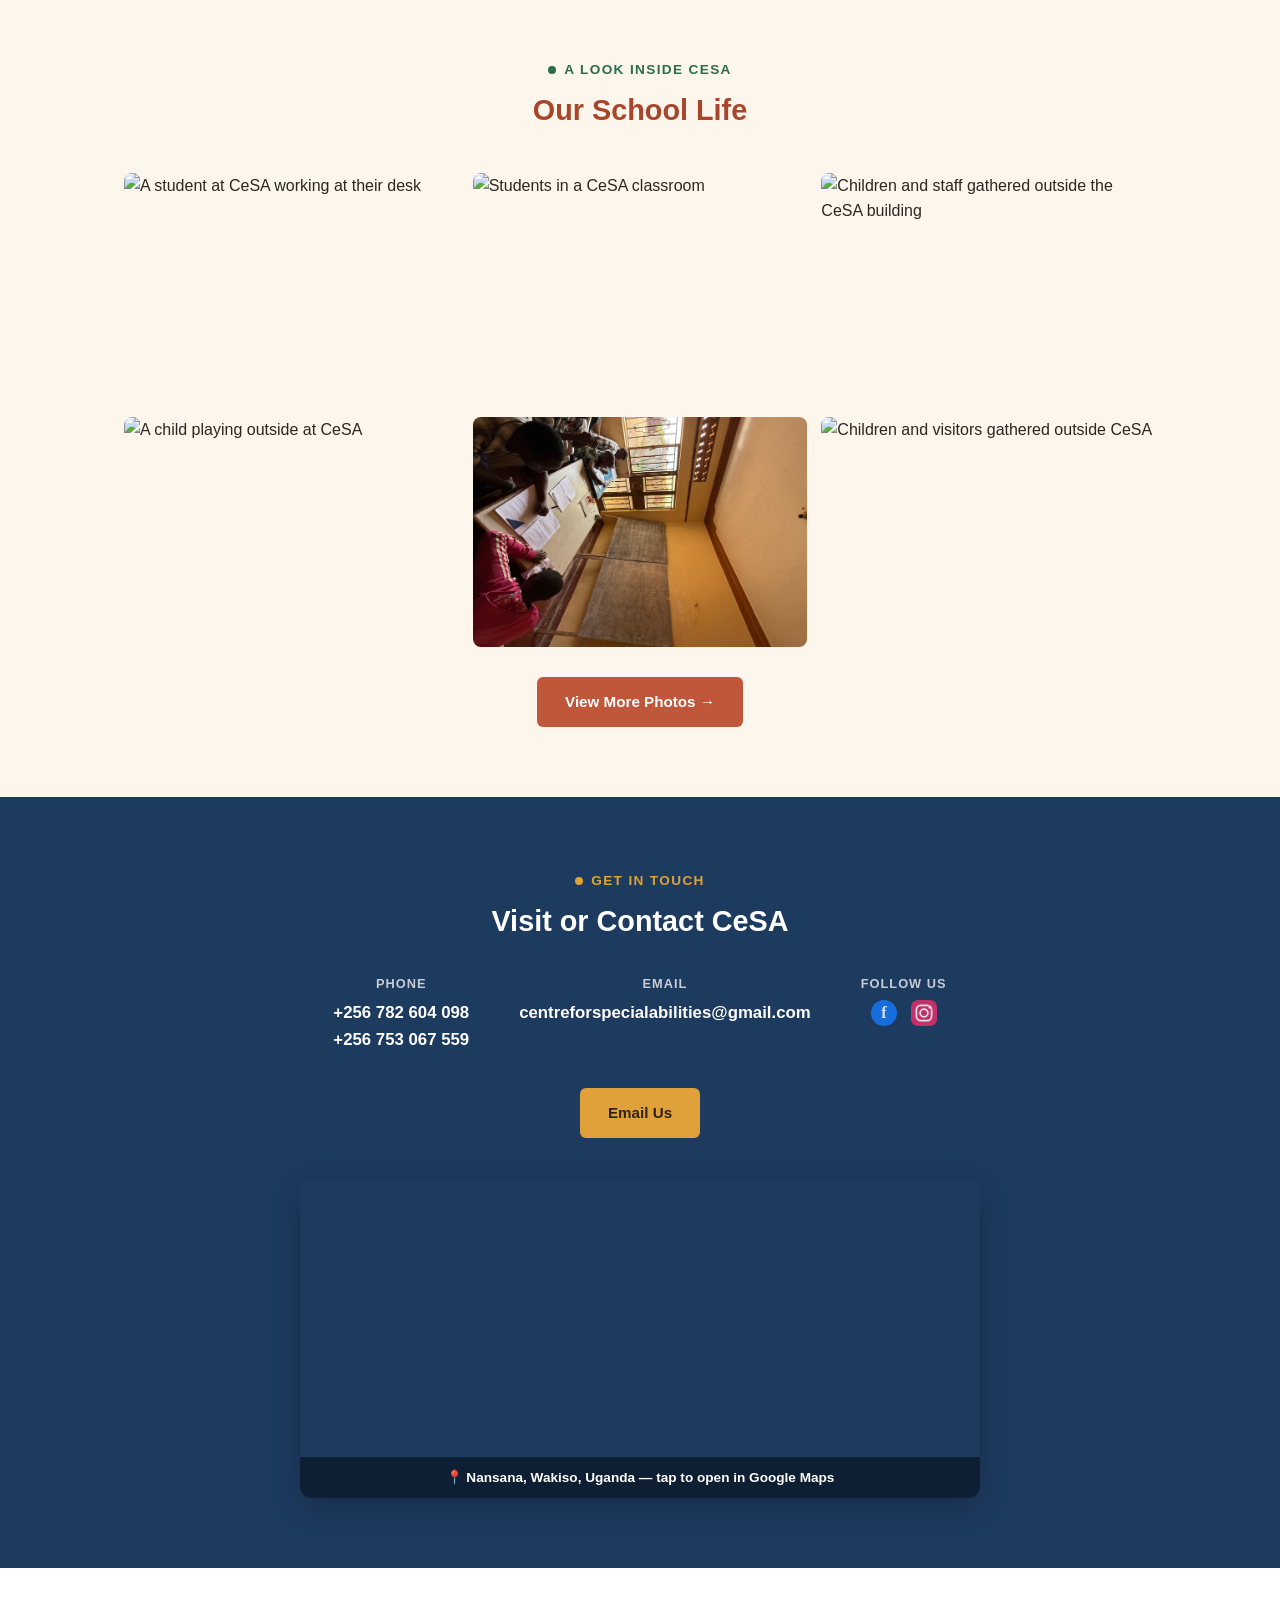
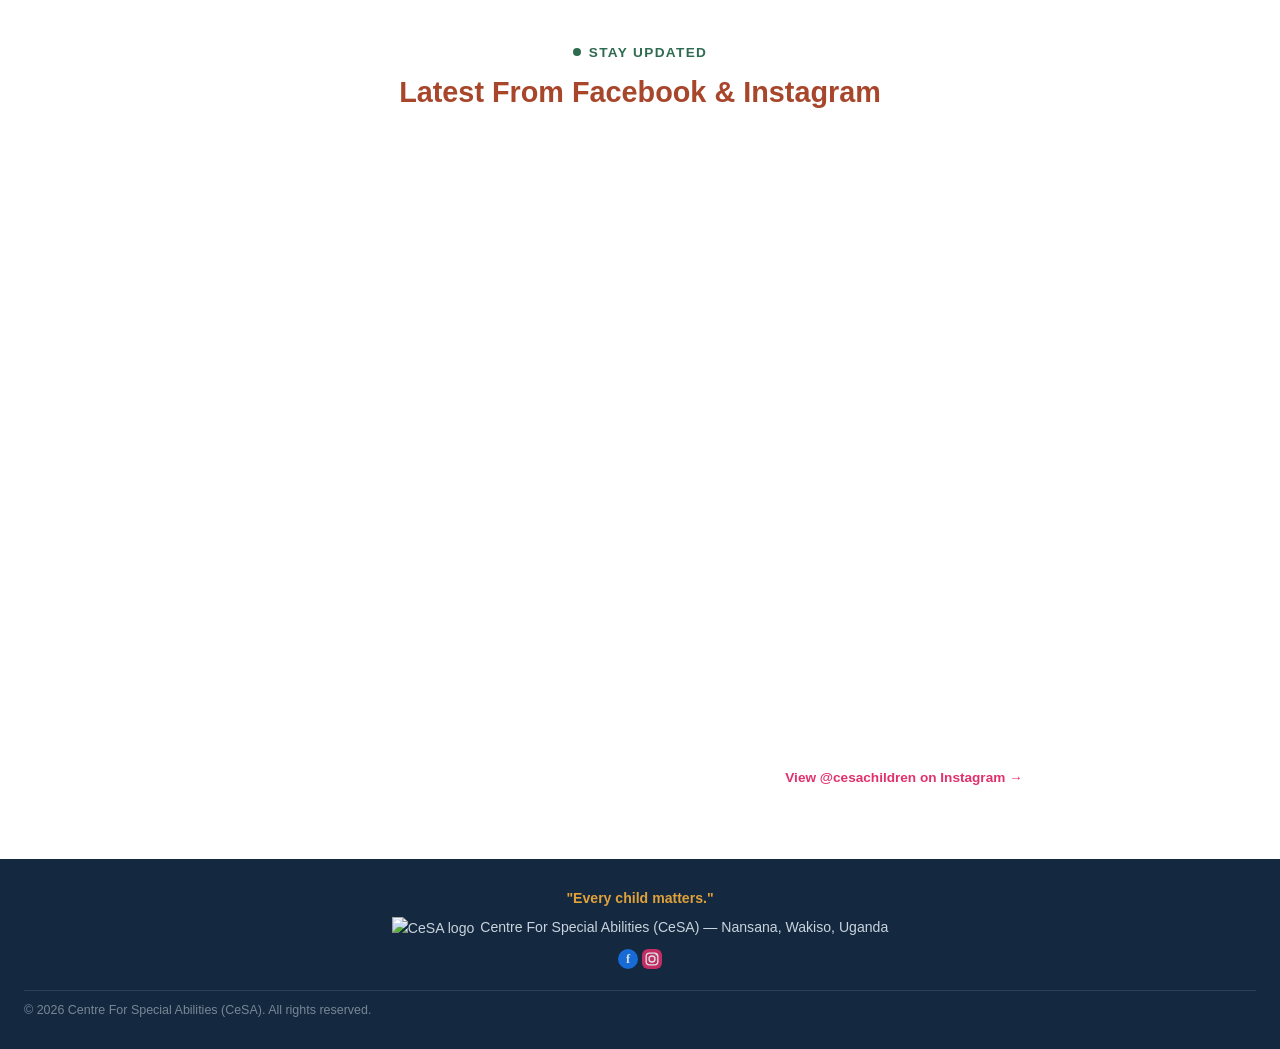
==== commit 89aee136: "Fix mobile layout: principal message responsive + dropdown tap targets - Stack leadership-block to s" ====
--- a/index.html
+++ b/index.html
@@ -6,6 +6,7 @@
 <title>Centre For Special Abilities (CeSA) | Nansana, Uganda</title>
 <meta name="description" content="Centre For Special Abilities (CeSA) is a special needs centre in Nansana, Uganda, offering nursery to secondary classes, therapy and vocational training for children with special needs. Every child matters.">
 <link rel="stylesheet" href="style.css">
+<script src="nav.js" defer></script>
 </head>
 <body>
 
@@ -14,10 +15,23 @@
     <a href="#top" class="logo"><img src="images/logo.png" alt="CeSA logo" class="logo-img"><span class="logo-full">CeSA — Centre For Special Abilities</span><span class="logo-short">CeSA</span></a>
     <div class="nav-right">
       <ul class="nav-links">
-        <li><a href="#about">About</a></li>
-        <li><a href="#services">Programs</a></li>
-        <li><a href="#gallery">Gallery</a></li>
-        <li><a href="#contact">Contact</a></li>
+        <li><a href="index.html">Home</a></li>
+        <li class="has-dropdown">
+          <a href="#about">About <span class="dropdown-arrow">▾</span></a>
+          <ul class="dropdown-menu">
+            <li><a href="profile.html">Centre Profile</a></li>
+            <li><a href="leadership.html">From Our Principal</a></li>
+          </ul>
+        </li>
+        <li class="has-dropdown">
+          <a href="#services">Programs <span class="dropdown-arrow">▾</span></a>
+          <ul class="dropdown-menu">
+            <li><a href="programs.html">Our Programs &amp; Services</a></li>
+            <li><a href="conditions.html">Children We Support</a></li>
+          </ul>
+        </li>
+        <li><a href="gallery.html">Gallery</a></li>
+        <li><a href="contact.html">Contact</a></li>
       </ul>
       <div class="nav-social">
         <a class="social-icon" href="https://www.facebook.com/61562365375146/" target="_blank" rel="noopener" aria-label="CeSA on Facebook">
@@ -37,8 +51,8 @@
     <h1>Every Child Matters</h1>
     <div class="sub">Centre For Special Abilities (CeSA) · Nansana, Uganda</div>
     <p class="lead">A special needs centre helping children grow, learn and reach their full potential — through assessment, therapy, education and vocational training.</p>
-    <a href="#contact" class="btn">Get in Touch</a>
-    <a href="#about" class="btn outline">Learn About Us</a>
+    <a href="contact.html" class="btn">Get in Touch</a>
+    <a href="profile.html" class="btn outline">Learn About Us</a>
   </div>
 </section>
 
@@ -50,23 +64,10 @@
       <h2>Who We Are</h2>
       <p>Centre For Special Abilities (CeSA) is a special needs centre located in Nansana, Uganda, offering Special Classes from Nursery through P1–S4. We work with children with special needs, supporting their development through assessment, therapy, education and vocational training.</p>
       <p style="margin-top:14px;">Our work is guided by our vision, mission and motto:</p>
-    </div>
-  </div>
-
-  <div class="wrap trust-badges">
-    <div class="badge">
-      <strong>2015</strong>
-      <span>Founded, as a Community Based Organization</span>
-    </div>
-    <div class="badge">
-      <strong>Officially Registered</strong>
-      <span>CBO No. WCBO/18/1102 — Sept 2018, Wakiso District</span>
-    </div>
-    <div class="badge">
-      <strong>UN SDGs 3 · 4 · 5</strong>
-      <span>Good Health &amp; Well-Being · Quality Education · Gender Equality</span>
-    </div>
-  </div>
+      <a href="profile.html" class="about-profile-link">Read our full Centre Profile →</a>
+    </div>
+  </div>
+
 
   <div class="wrap cards">
     <div class="card">
@@ -77,10 +78,9 @@
       <h3>Our Mission</h3>
       <p>To promote a God-fearing, <strong>equal rights and equitable opportunities</strong> for children with special needs through assessment, rehabilitation, capacity building and advocacy.</p>
     </div>
-    <div class="card clickable" onclick="openDetail('motto')">
+    <div class="card">
       <h3>Our Motto</h3>
-      <p>"Dare to be true." We act with <strong>honesty and commitment</strong> in everything we do for the children and families we serve.</p>
-      <span class="card-more">Read more →</span>
+      <p>"Dare to be true." It's a daily commitment — to be honest with the children and families we serve, true to our mission, and <strong>unafraid to advocate for what every child deserves.</strong></p>
     </div>
   </div>
 
@@ -97,17 +97,6 @@
       <li>To promote <strong>environmental conservation</strong> strategies and practices for sustainable development.</li>
     </ol>
 
-    <div class="section-head" style="margin-top:50px;">
-      <div class="section-tag">From Our Leadership</div>
-      <h2>Message from the Principal</h2>
-    </div>
-    <div class="quote-block">
-      <img src="images/principal.jpg" alt="Kizito Havior Sempiira">
-      <blockquote>
-        "Our prime purpose in this life is to help others. And if you can't help them, at least don't hurt them."
-        <cite>— Kizito Havior Sempiira</cite>
-      </blockquote>
-    </div>
   </div>
 </section>
 
@@ -122,24 +111,39 @@
       <div class="support-col welcome">
         <h3>We mainly support children with</h3>
         <ul>
-          <li>Autism</li>
-          <li>Dyslexia</li>
-          <li>Down syndrome</li>
-          <li>Intellectual impairment</li>
-          <li>Cerebral palsy</li>
+          <li><a href="conditions.html#autism">Autism</a></li>
+          <li><a href="conditions.html#dyslexia">Dyslexia</a></li>
+          <li><a href="conditions.html#down-syndrome">Down syndrome</a></li>
+          <li><a href="conditions.html#intellectual-impairment">Intellectual impairment</a></li>
+          <li><a href="conditions.html#cerebral-palsy">Cerebral palsy</a></li>
         </ul>
-        <div class="support-condition">Condition for admission: the child can understand and follow simple instructions, and can feed themselves independently.</div>
       </div>
       <div class="support-col limited">
-        <h3>We're currently not able to accommodate</h3>
-        <ul>
-          <li>Children who use wheelchairs</li>
-          <li>Children with hearing impairments</li>
-        </ul>
-        <div class="support-condition">This is due to our current facilities and staff training — not a reflection of any child's ability. We hope to grow our capacity over time.</div>
-      </div>
-    </div>
-    <p class="support-note">Not sure if CeSA is the right fit? <a href="#contact">Visits are welcome any time — please get in touch to arrange one.</a></p>
+        <h3>Have a different situation?</h3>
+        <p>The list on the left covers most of the children at CeSA today, but it isn't a strict rule — every child is different, and our facilities and staff training are still growing. Wheelchair access and support for hearing impairments are two areas we're not fully set up for, but please don't assume the answer is no.</p>
+        <div class="support-condition"><a href="contact.html">Get in touch and let's talk it through together →</a></div>
+      </div>
+    </div>
+    <div class="admission-process">
+      <h3>Our Admission Process</h3>
+      <div class="admission-steps">
+        <div class="admission-step">
+          <div class="step-num">1</div>
+          <p>Child Psycho-Educational Assessment</p>
+        </div>
+        <div class="admission-arrow">→</div>
+        <div class="admission-step">
+          <div class="step-num">2</div>
+          <p>Report Writing &amp; Sharing</p>
+        </div>
+        <div class="admission-arrow">→</div>
+        <div class="admission-step">
+          <div class="step-num">3</div>
+          <p>Admission / Referral</p>
+        </div>
+      </div>
+    </div>
+    <p class="support-note">Not sure if CeSA is the right fit? <a href="contact.html">Visits are welcome any time — please get in touch to arrange one.</a></p>
   </div>
 </section>
 
@@ -151,14 +155,14 @@
       <p>CeSA offers a range of services to support children with special needs and their families.</p>
     </div>
     <ul class="service-list">
-      <li onclick="openDetail('assessment')">Assessment &amp; Counselling</li>
-      <li onclick="openDetail('ot')">Occupational Therapy</li>
-      <li onclick="openDetail('speech')">Speech &amp; Language Therapy</li>
-      <li onclick="openDetail('behaviour')">Behaviour Management</li>
-      <li onclick="openDetail('cbr')">Community-Based Rehabilitation (CBR)</li>
-      <li onclick="openDetail('vocational')">Basic Vocational Training</li>
-      <li onclick="openDetail('capacity')">Staff Capacity Building</li>
-      <li onclick="openDetail('classes')">Special Classes: Nursery – P1–S4</li>
+      <li><a href="programs.html#assessment">Assessment &amp; Counselling</a></li>
+      <li><a href="programs.html#ot">Occupational Therapy</a></li>
+      <li><a href="programs.html#speech">Speech &amp; Language Therapy</a></li>
+      <li><a href="programs.html#behaviour">Behaviour Management</a></li>
+      <li><a href="programs.html#cbr">Community-Based Rehabilitation (CBR)</a></li>
+      <li><a href="programs.html#vocational">Basic Vocational Training</a></li>
+      <li><a href="programs.html#capacity">Staff Capacity Building</a></li>
+      <li><a href="programs.html#classes">Special Classes: Nursery – P1–S4</a></li>
     </ul>
     <p class="classes-note">We also promote community awareness, children's health and rights, vocational skills in agriculture, music, dance &amp; drama, and environmental conservation.</p>
   </div>
@@ -171,12 +175,12 @@
       <h2>Our School Life</h2>
     </div>
     <div class="gallery-grid">
-      <img src="images/gallery-1.jpg" alt="Children studying together at a classroom desk at CeSA" onclick="openLightbox(0)">
+      <img src="images/gallery-1.jpg" alt="A student at CeSA working at their desk" onclick="openLightbox(0)">
       <img src="images/gallery-2.jpg" alt="Students in a CeSA classroom" onclick="openLightbox(1)">
-      <img src="images/about.jpg" alt="A student at CeSA working in his exercise book in class" onclick="openLightbox(2)">
-      <img src="images/gallery-5.jpg" alt="Children and staff gathered outside the CeSA building" onclick="openLightbox(3)">
-      <img src="images/gallery-7.jpg" alt="A child playing outside at CeSA" onclick="openLightbox(4)">
-      <img src="images/gallery-8.jpg" alt="Students writing at their desks in a CeSA classroom" onclick="openLightbox(5)">
+      <img src="images/gallery-5.jpg" alt="Children and staff gathered outside the CeSA building" onclick="openLightbox(2)">
+      <img src="images/gallery-7.jpg" alt="A child playing outside at CeSA" onclick="openLightbox(3)">
+      <img src="images/gallery-8.jpg" alt="Students writing at their desks in a CeSA classroom" onclick="openLightbox(4)">
+      <img src="images/gallery-9.jpg" alt="Children and visitors gathered outside CeSA" onclick="openLightbox(5)">
     </div>
     <div class="gallery-cta">
       <a href="gallery.html" class="btn">View More Photos →</a>
@@ -196,7 +200,7 @@
       </div>
       <div class="contact-item">
         <div class="label">Email</div>
-        <a href="mailto:centreforspecialabilities@gmail.com">centreforspecialabilities<wbr>@gmail.com</a>
+        <a href="mailto:centreforspecialabilities@gmail.com">centreforspecialabilities@gmail.com</a>
       </div>
       <div class="contact-item">
         <div class="label">Follow Us</div>
@@ -213,8 +217,8 @@
     <a href="mailto:centreforspecialabilities@gmail.com" class="btn">Email Us</a>
 
     <div class="map-wrap">
-      <a href="https://maps.app.goo.gl/XShxT3qjMb3fhJN29" target="_blank" rel="noopener" class="map-embed" aria-label="Open Nansana, Wakiso, Uganda in Google Maps">
-        <iframe src="https://www.google.com/maps?q=Nansana,Wakiso,Uganda&output=embed" loading="lazy" tabindex="-1"></iframe>
+      <a href="https://maps.app.goo.gl/q7waLYytU3Gew1BJ8" target="_blank" rel="noopener" class="map-embed" aria-label="Open Centre for Special Abilities (CeSA) in Google Maps">
+        <iframe src="https://maps.google.com/maps?q=Centre+for+Special+Abilities+(CeSA),Nansana,Uganda&hl=en&z=15&output=embed" loading="lazy" tabindex="-1"></iframe>
         <span class="map-overlay">📍 Nansana, Wakiso, Uganda — tap to open in Google Maps</span>
       </a>
     </div>
@@ -233,10 +237,9 @@
           width="500" height="600" style="border:none;overflow:hidden;max-width:100%;" scrolling="no" frameborder="0" allowfullscreen="true"
           allow="autoplay; clipboard-write; encrypted-media; picture-in-picture; web-share" loading="lazy"></iframe>
       </div>
-      <div class="instagram-follow">
-        <svg viewBox="0 0 24 24" width="44" height="44" aria-hidden="true"><rect width="24" height="24" rx="6" fill="#E1306C"/><rect x="5" y="5" width="14" height="14" rx="4" fill="none" stroke="#fff" stroke-width="1.6"/><circle cx="12" cy="12" r="3.6" fill="none" stroke="#fff" stroke-width="1.6"/><circle cx="17" cy="7" r="1" fill="#fff"/></svg>
-        <p>Follow us on Instagram for more photos and updates from CeSA.</p>
-        <a class="btn" href="https://www.instagram.com/cesachildren/" target="_blank" rel="noopener">Follow @cesachildren</a>
+      <div class="ig-embed-wrap">
+        <iframe src="https://www.instagram.com/cesachildren/embed" width="350" height="600" style="border:none;overflow:hidden;max-width:100%;" scrolling="no" frameborder="0" allowtransparency="true" loading="lazy"></iframe>
+        <a class="ig-fallback" href="https://www.instagram.com/cesachildren/" target="_blank" rel="noopener">View @cesachildren on Instagram →</a>
       </div>
     </div>
   </div>
@@ -244,7 +247,7 @@
 
 <footer>
   <div class="slogan">"Every child matters."</div>
-  <div><img src="images/logo.png" alt="CeSA logo" class="footer-logo">Centre For Special Abilities (CeSA) — Nansana, Uganda</div>
+  <div><img src="images/logo.png" alt="CeSA logo" class="footer-logo">Centre For Special Abilities (CeSA) — Nansana, Wakiso, Uganda</div>
   <div class="footer-links">
     <a class="social-icon" href="https://www.facebook.com/61562365375146/" target="_blank" rel="noopener" aria-label="CeSA on Facebook">
       <svg viewBox="0 0 24 24" width="20" height="20" aria-hidden="true"><circle cx="12" cy="12" r="12" fill="#1877F2"/><text x="12" y="17" text-anchor="middle" font-family="Georgia, serif" font-size="15" font-weight="700" fill="#fff">f</text></svg>
@@ -253,16 +256,9 @@
       <svg viewBox="0 0 24 24" width="20" height="20" aria-hidden="true"><rect width="24" height="24" rx="6" fill="#E1306C"/><rect x="5" y="5" width="14" height="14" rx="4" fill="none" stroke="#fff" stroke-width="1.6"/><circle cx="12" cy="12" r="3.6" fill="none" stroke="#fff" stroke-width="1.6"/><circle cx="17" cy="7" r="1" fill="#fff"/></svg>
     </a>
   </div>
+  <div class="footer-bottom">© 2026 Centre For Special Abilities (CeSA). All rights reserved.</div>
 </footer>
 
-<div class="overlay" id="detail-modal">
-  <div class="modal-panel">
-    <button class="modal-close" onclick="closeDetail()">✕</button>
-    <div class="modal-media" id="detail-media"></div>
-    <h3 id="detail-title"></h3>
-    <p id="detail-text"></p>
-  </div>
-</div>
 
 <div class="overlay lightbox" id="lightbox">
   <button class="lb-close" onclick="closeLightbox()">✕</button>
@@ -272,67 +268,13 @@
 </div>
 
 <script>
-  const SERVICE_DETAILS = {
-    motto: {
-      title: 'Our Motto — "Dare to be true"',
-      text: 'Our motto is a daily commitment: to be honest with the children and families we serve, true to our mission, and unafraid to advocate for what every child deserves.'
-    },
-    assessment: {
-      title: 'Assessment & Counselling',
-      text: 'Every child begins with a child psycho-educational assessment to understand their needs and abilities, followed by ongoing counselling for the child and their family to guide the right support plan.'
-    },
-    ot: {
-      title: 'Occupational Therapy',
-      text: 'Hands-on therapy that builds the everyday skills children need for independent living — from fine motor control to self-care routines.'
-    },
-    speech: {
-      title: 'Speech & Language Therapy',
-      text: 'Individual and group sessions that help children build communication, language and social interaction skills.'
-    },
-    behaviour: {
-      title: 'Behaviour Management',
-      text: 'Structured, positive approaches that help children regulate behaviour and build confidence, both in the classroom and at home.'
-    },
-    cbr: {
-      title: 'Community-Based Rehabilitation (CBR)',
-      text: 'We go beyond the centre — mobilising and working with families and the local Nansana community, so rehabilitation and support continue at home.'
-    },
-    vocational: {
-      title: 'Basic Vocational Training',
-      text: 'Practical skills training in affordable, manageable fields like agriculture, music, dance & drama, food preparation and home management — helping students build an independent livelihood.'
-    },
-    capacity: {
-      title: 'Staff Capacity Building',
-      text: 'Ongoing training for our teachers and therapists, and hands-on placements for students from higher institutions of learning, so CeSA can keep raising the quality of care.'
-    },
-    classes: {
-      title: 'Special Classes: Nursery – P1–S4',
-      text: 'Special needs education from Nursery through Senior 4 (S4), adapted to each child\'s pace and learning style.'
-    }
-  };
-
-  function openDetail(key) {
-    const data = SERVICE_DETAILS[key];
-    if (!data) return;
-    document.getElementById('detail-title').textContent = data.title;
-    document.getElementById('detail-text').textContent = data.text;
-    document.getElementById('detail-media').innerHTML = data.image
-      ? `<img src="${data.image}" alt="${data.title}">`
-      : '<span>📷 Photos &amp; videos coming soon</span>';
-    document.getElementById('detail-modal').classList.add('open');
-  }
-
-  function closeDetail() {
-    document.getElementById('detail-modal').classList.remove('open');
-  }
-
   const GALLERY_IMAGES = [
     'images/gallery-1.jpg',
     'images/gallery-2.jpg',
-    'images/about.jpg',
     'images/gallery-5.jpg',
     'images/gallery-7.jpg',
-    'images/gallery-8.jpg'
+    'images/gallery-8.jpg',
+    'images/gallery-9.jpg'
   ];
   let lightboxIndex = 0;
 
@@ -366,12 +308,8 @@
       if (e.key === 'ArrowLeft') moveLightbox(-1);
       if (e.key === 'Escape') closeLightbox();
     }
-    if (e.key === 'Escape') closeDetail();
   });
 
-  document.getElementById('detail-modal').addEventListener('click', (e) => {
-    if (e.target.id === 'detail-modal') closeDetail();
-  });
   document.getElementById('lightbox').addEventListener('click', (e) => {
     if (e.target.id === 'lightbox') closeLightbox();
   });
--- a/style.css
+++ b/style.css
@@ -114,6 +114,293 @@
   margin-left: 22px;
 }
 
+/* Dropdown nav */
+.has-dropdown {
+  position: relative;
+}
+
+.dropdown-arrow {
+  font-size: 0.7em;
+  opacity: 0.6;
+}
+
+.has-dropdown::after {
+  content: '';
+  position: absolute;
+  top: 100%;
+  left: 0;
+  right: 0;
+  height: 12px;
+}
+
+.dropdown-menu {
+  display: none;
+  position: absolute;
+  top: calc(100% + 12px);
+  left: 50%;
+  transform: translateX(-50%);
+  background: #fff;
+  border-radius: 8px;
+  box-shadow: 0 6px 24px rgba(0, 0, 0, 0.12);
+  min-width: 220px;
+  padding: 6px 0;
+  list-style: none;
+  border-top: 3px solid var(--gold);
+  z-index: 100;
+}
+
+.has-dropdown:hover .dropdown-menu {
+  display: block;
+}
+
+.dropdown-menu li a {
+  display: block;
+  padding: 10px 20px;
+  font-size: 0.9rem;
+  font-weight: 600;
+  color: var(--ink);
+  text-decoration: none;
+  white-space: nowrap;
+}
+
+.dropdown-menu li a:hover {
+  background: var(--cream);
+  color: var(--terracotta-dark);
+}
+
+/* Page hero (profile / leadership pages) */
+.page-hero {
+  background: var(--navy);
+  color: #fff;
+  padding: 60px 24px 50px;
+}
+
+.page-hero .back-link {
+  color: rgba(255,255,255,0.65);
+  font-size: 0.88rem;
+  text-decoration: none;
+  display: inline-block;
+  margin-bottom: 20px;
+}
+
+.page-hero .back-link:hover {
+  color: #fff;
+}
+
+.page-hero .section-tag {
+  background: rgba(255,255,255,0.15);
+  color: var(--gold);
+  display: inline-block;
+  font-size: 0.78rem;
+  font-weight: 700;
+  letter-spacing: 0.1em;
+  text-transform: uppercase;
+  padding: 5px 12px;
+  border-radius: 20px;
+  margin-bottom: 14px;
+}
+
+.page-hero h1 {
+  font-size: 2.4rem;
+  font-weight: 800;
+  margin-bottom: 12px;
+  line-height: 1.2;
+}
+
+.page-hero p {
+  font-size: 1.05rem;
+  opacity: 0.8;
+  max-width: 560px;
+}
+
+/* Page sections */
+.page-section {
+  padding: 60px 0;
+}
+
+.page-section h2 {
+  font-size: 1.7rem;
+  font-weight: 800;
+  color: var(--navy);
+  margin-bottom: 20px;
+  margin-top: 10px;
+}
+
+/* Profile page */
+.profile-intro p {
+  max-width: 720px;
+  font-size: 1.05rem;
+  color: #4a4038;
+}
+
+.profile-facts {
+  display: grid;
+  grid-template-columns: repeat(3, 1fr);
+  gap: 24px;
+  margin-top: 24px;
+}
+
+.fact-card {
+  background: #fff;
+  border-radius: 12px;
+  padding: 28px 24px;
+  border: 1px solid #eadfca;
+}
+
+.fact-year {
+  font-size: 2rem;
+  font-weight: 800;
+  color: var(--terracotta);
+  line-height: 1;
+  margin-bottom: 6px;
+}
+
+.fact-label {
+  font-size: 0.85rem;
+  font-weight: 700;
+  text-transform: uppercase;
+  letter-spacing: 0.06em;
+  color: var(--navy);
+  margin-bottom: 10px;
+}
+
+.fact-card p {
+  font-size: 0.9rem;
+  color: #5a5048;
+  line-height: 1.6;
+}
+
+.focus-grid {
+  display: grid;
+  grid-template-columns: repeat(3, 1fr);
+  gap: 20px;
+}
+
+.focus-item {
+  background: var(--cream);
+  border-radius: 10px;
+  padding: 22px 20px;
+}
+
+.focus-icon {
+  font-size: 1.5rem;
+  margin-bottom: 10px;
+}
+
+.focus-item h3 {
+  font-size: 0.95rem;
+  font-weight: 700;
+  color: var(--navy);
+  margin-bottom: 8px;
+}
+
+.focus-item p {
+  font-size: 0.85rem;
+  color: #5a5048;
+  line-height: 1.5;
+}
+
+/* Leadership page */
+.leadership-block {
+  display: grid;
+  grid-template-columns: 260px 1fr;
+  gap: 50px;
+  align-items: start;
+}
+
+.leadership-photo img {
+  width: 100%;
+  border-radius: 12px;
+  object-fit: cover;
+}
+
+.leadership-name {
+  font-size: 1rem;
+  font-weight: 700;
+  color: var(--navy);
+  margin-top: 14px;
+}
+
+.leadership-title {
+  font-size: 0.85rem;
+  color: #7a6a5a;
+  margin-top: 4px;
+}
+
+.leadership-quote {
+  font-size: 1.2rem;
+  font-style: italic;
+  color: var(--terracotta-dark);
+  border-left: 4px solid var(--gold);
+  padding-left: 20px;
+  margin: 16px 0 24px;
+  line-height: 1.6;
+}
+
+.leadership-text p {
+  font-size: 1rem;
+  color: #4a4038;
+  line-height: 1.75;
+}
+
+/* Timeline */
+.timeline {
+  display: flex;
+  flex-direction: column;
+  gap: 0;
+  margin-top: 24px;
+  max-width: 720px;
+}
+
+.timeline-item {
+  display: grid;
+  grid-template-columns: 90px 1fr;
+  gap: 24px;
+  padding-bottom: 36px;
+  position: relative;
+}
+
+.timeline-item:not(:last-child)::before {
+  content: '';
+  position: absolute;
+  left: 44px;
+  top: 36px;
+  bottom: 0;
+  width: 2px;
+  background: var(--gold);
+  opacity: 0.4;
+}
+
+.timeline-year {
+  width: 72px;
+  height: 72px;
+  border-radius: 50%;
+  background: var(--navy);
+  color: #fff;
+  font-weight: 800;
+  font-size: 0.85rem;
+  display: flex;
+  align-items: center;
+  justify-content: center;
+  text-align: center;
+  flex-shrink: 0;
+  line-height: 1.2;
+}
+
+.timeline-content h3 {
+  font-size: 1.05rem;
+  font-weight: 700;
+  color: var(--navy);
+  margin-bottom: 8px;
+  padding-top: 18px;
+}
+
+.timeline-content p {
+  font-size: 0.95rem;
+  color: #5a5048;
+  line-height: 1.7;
+}
+
 .social-icon {
   display: inline-flex;
   opacity: 0.85;
@@ -140,7 +427,7 @@
 /* Hero */
 .hero {
   position: relative;
-  background: linear-gradient(180deg, rgba(20, 28, 38, 0.3) 0%, rgba(20, 28, 38, 0.6) 100%), url("images/hero.jpg") center 40% / cover no-repeat;
+  background: linear-gradient(180deg, rgba(20, 28, 38, 0.1) 0%, rgba(20, 28, 38, 0.35) 100%), url("images/hero.jpg") center 15% / cover no-repeat;
   color: #fff;
   padding: 130px 24px 100px;
   text-align: center;
@@ -277,6 +564,21 @@
   text-align: left;
 }
 
+.about-profile-link {
+  display: inline-block;
+  margin-top: 18px;
+  font-size: 0.9rem;
+  font-weight: 700;
+  color: var(--terracotta);
+  text-decoration: none;
+  letter-spacing: 0.02em;
+}
+
+.about-profile-link:hover {
+  color: var(--terracotta-dark);
+  text-decoration: underline;
+}
+
 .trust-badges {
   display: grid;
   grid-template-columns: repeat(3, 1fr);
@@ -352,24 +654,6 @@
 .card p {
   font-size: 0.92rem;
   color: #4a4038;
-}
-
-.card.clickable {
-  cursor: pointer;
-  transition: transform 0.2s ease, box-shadow 0.2s ease;
-}
-
-.card.clickable:hover {
-  transform: translateY(-3px);
-  box-shadow: 0 10px 24px rgba(0, 0, 0, 0.1);
-}
-
-.card-more {
-  display: inline-block;
-  margin-top: 10px;
-  font-size: 0.82rem;
-  font-weight: 700;
-  color: var(--gold-dark);
 }
 
 /* Objectives */
@@ -494,6 +778,17 @@
   position: relative;
 }
 
+.support-col.welcome li a {
+  color: inherit;
+  text-decoration: none;
+  font-weight: inherit;
+}
+
+.support-col.welcome li a:hover {
+  color: var(--terracotta);
+  text-decoration: underline;
+}
+
 .support-col.welcome li::before {
   content: "✓";
   position: absolute;
@@ -502,12 +797,8 @@
   font-weight: 800;
 }
 
-.support-col.limited li::before {
-  content: "–";
-  position: absolute;
-  left: 4px;
-  color: var(--gold-dark);
-  font-weight: 800;
+.support-col.limited p {
+  font-size: 0.95rem;
 }
 
 .support-condition {
@@ -518,6 +809,79 @@
   padding-top: 12px;
 }
 
+.support-condition a {
+  color: var(--gold-dark);
+  font-weight: 700;
+  text-decoration: none;
+}
+
+.support-condition a:hover {
+  text-decoration: underline;
+}
+
+.admission-process {
+  margin-top: 40px;
+  text-align: center;
+}
+
+.admission-process h3 {
+  font-size: 1rem;
+  font-weight: 700;
+  color: var(--navy);
+  margin-bottom: 20px;
+  text-transform: uppercase;
+  letter-spacing: 0.05em;
+}
+
+.admission-steps {
+  display: flex;
+  align-items: stretch;
+  justify-content: center;
+  gap: 12px;
+  flex-wrap: wrap;
+}
+
+.admission-step {
+  background: #fff;
+  border: 1px solid #eadfca;
+  border-radius: 10px;
+  padding: 16px 20px;
+  width: 180px;
+  min-height: 100px;
+  text-align: center;
+  display: flex;
+  flex-direction: column;
+  align-items: center;
+  justify-content: flex-start;
+}
+
+.step-num {
+  width: 32px;
+  height: 32px;
+  border-radius: 50%;
+  background: var(--navy);
+  color: #fff;
+  font-weight: 700;
+  font-size: 0.9rem;
+  display: flex;
+  align-items: center;
+  justify-content: center;
+  margin: 0 auto 10px;
+}
+
+.admission-step p {
+  font-size: 0.85rem;
+  color: #4a4038;
+  margin: 0;
+  line-height: 1.4;
+}
+
+.admission-arrow {
+  font-size: 1.4rem;
+  color: var(--gold-dark);
+  font-weight: 700;
+}
+
 .support-note {
   text-align: center;
   margin-top: 30px;
@@ -527,6 +891,137 @@
 
 .support-note a {
   text-decoration: underline;
+}
+
+/* Programs page */
+.programs-grid {
+  display: flex;
+  flex-direction: column;
+  gap: 48px;
+}
+
+.program-card {
+  border-bottom: 1px solid #eadfca;
+  padding-bottom: 48px;
+  scroll-margin-top: 90px;
+}
+
+.program-card:last-child {
+  border-bottom: none;
+  padding-bottom: 0;
+}
+
+.program-icon {
+  font-size: 2rem;
+  margin-bottom: 12px;
+}
+
+.program-card h2 {
+  font-size: 1.5rem;
+  font-weight: 800;
+  color: var(--navy);
+  margin-bottom: 8px;
+}
+
+.program-lead {
+  font-size: 1.05rem;
+  font-weight: 600;
+  color: var(--terracotta-dark);
+  margin-bottom: 16px;
+}
+
+.program-card p {
+  font-size: 0.98rem;
+  color: #4a4038;
+  line-height: 1.75;
+  max-width: 760px;
+}
+
+.program-card p + p {
+  margin-top: 12px;
+}
+
+/* Conditions page */
+.conditions-intro {
+  font-size: 1rem;
+  color: #5a5048;
+  max-width: 720px;
+  margin-bottom: 48px;
+  line-height: 1.7;
+  border-left: 4px solid var(--gold);
+  padding-left: 18px;
+}
+
+.conditions-intro a {
+  color: var(--terracotta-dark);
+  font-weight: 600;
+}
+
+.condition-list {
+  display: flex;
+  flex-direction: column;
+  gap: 0;
+}
+
+.condition-card {
+  padding: 40px 0;
+  border-bottom: 1px solid #eadfca;
+  scroll-margin-top: 90px;
+}
+
+.condition-card:last-child {
+  border-bottom: none;
+}
+
+.condition-header {
+  display: flex;
+  align-items: center;
+  gap: 16px;
+  margin-bottom: 10px;
+}
+
+.condition-badge {
+  font-size: 0.75rem;
+  font-weight: 800;
+  letter-spacing: 0.05em;
+  padding: 6px 12px;
+  border-radius: 20px;
+  flex-shrink: 0;
+}
+
+.condition-header h2 {
+  font-size: 1.5rem;
+  font-weight: 800;
+  color: var(--navy);
+  margin: 0;
+}
+
+.condition-lead {
+  font-size: 1.05rem;
+  font-weight: 600;
+  color: var(--terracotta-dark);
+  margin-bottom: 20px;
+}
+
+.condition-body {
+  display: grid;
+  grid-template-columns: 1fr 1fr;
+  gap: 32px;
+}
+
+.condition-body h3 {
+  font-size: 0.85rem;
+  font-weight: 700;
+  text-transform: uppercase;
+  letter-spacing: 0.07em;
+  color: var(--navy);
+  margin-bottom: 10px;
+}
+
+.condition-body p {
+  font-size: 0.95rem;
+  color: #4a4038;
+  line-height: 1.75;
 }
 
 /* Services */
@@ -560,6 +1055,14 @@
   box-shadow: 0 10px 24px rgba(0, 0, 0, 0.08);
 }
 
+.service-list li a {
+  display: block;
+  width: 100%;
+  height: 100%;
+  color: inherit;
+  text-decoration: none;
+}
+
 .classes-note {
   text-align: center;
   margin-top: 26px;
@@ -648,7 +1151,7 @@
 }
 
 .contact-item {
-  max-width: 240px;
+  max-width: 320px;
 }
 
 .contact-item .label {
@@ -665,7 +1168,7 @@
   font-weight: 700;
   text-decoration: none;
   color: #fff;
-  overflow-wrap: anywhere;
+  white-space: nowrap;
 }
 
 .contact .btn {
@@ -681,6 +1184,9 @@
 /* Map embed */
 .map-wrap {
   margin-top: 40px;
+  max-width: 680px;
+  margin-left: auto;
+  margin-right: auto;
 }
 
 .map-embed {
@@ -730,30 +1236,26 @@
   justify-content: center;
 }
 
-.instagram-follow {
+.ig-embed-wrap {
   display: flex;
   flex-direction: column;
   align-items: center;
-  gap: 14px;
-  background: var(--cream);
-  border-radius: 14px;
-  padding: 32px 28px;
-  border: 1px solid #eadfca;
-  max-width: 280px;
-  text-align: center;
-}
-
-.instagram-follow p {
-  font-size: 0.9rem;
-  color: #4a4038;
-}
-
-.instagram-follow .btn {
-  background: #e1306c;
-}
-
-.instagram-follow .btn:hover {
-  background: #c92359;
+  gap: 12px;
+}
+
+.ig-embed-wrap iframe {
+  border-radius: 8px;
+}
+
+.ig-fallback {
+  font-size: 0.85rem;
+  font-weight: 700;
+  color: #e1306c;
+  text-decoration: none;
+}
+
+.ig-fallback:hover {
+  text-decoration: underline;
 }
 
 /* Footer */
@@ -763,6 +1265,15 @@
   text-align: center;
   padding: 28px 24px;
   font-size: 0.88rem;
+}
+
+.footer-bottom {
+  margin-top: 14px;
+  padding-top: 10px;
+  border-top: 1px solid rgba(255, 255, 255, 0.1);
+  text-align: left;
+  font-size: 0.78rem;
+  color: rgba(201, 211, 221, 0.55);
 }
 
 footer .slogan {
@@ -988,3 +1499,303 @@
     justify-content: flex-end;
   }
 }
+
+/* ─── Contact page ─── */
+.contact-page-grid {
+  display: grid;
+  grid-template-columns: 1fr 1fr;
+  gap: 60px;
+  align-items: start;
+}
+
+.contact-form-col h2,
+.contact-info-col h2 {
+  font-size: 1.5rem;
+  color: var(--navy);
+  margin-bottom: 14px;
+}
+
+.contact-form-note {
+  font-size: 0.88rem;
+  color: #666;
+  margin-bottom: 24px;
+  line-height: 1.5;
+}
+
+.contact-form {
+  display: flex;
+  flex-direction: column;
+  gap: 18px;
+}
+
+.form-group {
+  display: flex;
+  flex-direction: column;
+  gap: 6px;
+}
+
+.form-group label {
+  font-size: 0.85rem;
+  font-weight: 600;
+  color: var(--ink);
+  letter-spacing: 0.03em;
+}
+
+.form-group input,
+.form-group textarea {
+  padding: 12px 14px;
+  border: 1.5px solid #d8cfc5;
+  border-radius: 6px;
+  font-size: 0.95rem;
+  font-family: inherit;
+  color: var(--ink);
+  background: #fafaf8;
+  transition: border-color 0.2s;
+  resize: vertical;
+}
+
+.form-group input:focus,
+.form-group textarea:focus {
+  outline: none;
+  border-color: var(--terracotta);
+  background: #fff;
+}
+
+.form-submit {
+  align-self: flex-start;
+  margin-top: 4px;
+}
+
+.info-block {
+  margin-bottom: 24px;
+}
+
+.info-block:last-child {
+  margin-bottom: 0;
+}
+
+.info-label {
+  font-size: 0.75rem;
+  font-weight: 700;
+  letter-spacing: 0.1em;
+  text-transform: uppercase;
+  color: var(--terracotta);
+  margin-bottom: 6px;
+}
+
+.info-block p,
+.info-block a {
+  font-size: 0.95rem;
+  line-height: 1.6;
+  color: var(--ink);
+}
+
+.info-block a {
+  color: var(--navy);
+  text-decoration: none;
+}
+
+.info-block a:hover {
+  color: var(--terracotta);
+}
+
+.contact-social-row {
+  display: flex;
+  gap: 12px;
+  margin-top: 4px;
+  flex-wrap: wrap;
+}
+
+.contact-social-link {
+  display: flex;
+  align-items: center;
+  gap: 8px;
+  font-size: 0.92rem;
+  font-weight: 600;
+  color: var(--navy);
+  text-decoration: none;
+  padding: 8px 16px 8px 10px;
+  border: 1.5px solid #d8cfc5;
+  border-radius: 24px;
+  transition: border-color 0.2s, background 0.2s;
+}
+
+.contact-social-link:hover {
+  border-color: var(--terracotta);
+  background: var(--cream);
+  color: var(--terracotta);
+}
+
+@media (max-width: 700px) {
+  .contact-page-grid {
+    grid-template-columns: 1fr;
+    gap: 40px;
+  }
+}
+
+/* ─── Mobile layout fixes ─── */
+@media (max-width: 800px) {
+  /* Mobile dropdown: open state via JS toggle */
+  .has-dropdown.open .dropdown-menu {
+    display: block;
+    position: static;
+    transform: none;
+    box-shadow: none;
+    border-radius: 0 0 6px 6px;
+    border-top: none;
+    border-left: 3px solid var(--gold);
+    min-width: auto;
+    padding: 2px 0;
+  }
+
+  /* Principal message: stack photo above text */
+  .leadership-block {
+    grid-template-columns: 1fr;
+    gap: 28px;
+  }
+  .leadership-photo img {
+    max-width: 240px;
+  }
+}
+
+@media (max-width: 800px) {
+  /* Hero: adjust photo position so faces aren't cropped */
+  .hero {
+    background-position: center 40%;
+    padding: 100px 20px 80px;
+  }
+
+  /* Sub-pages hero */
+  .page-hero {
+    padding: 50px 20px 36px;
+  }
+  .page-hero h1 {
+    font-size: 1.9rem;
+  }
+
+  /* Centre Profile: 3-col → 1-col */
+  .profile-facts {
+    grid-template-columns: 1fr;
+  }
+
+  /* Focus grid: 3-col → 2-col */
+  .focus-grid {
+    grid-template-columns: repeat(2, 1fr);
+  }
+
+  /* Conditions: 2-col → 1-col */
+  .condition-body {
+    grid-template-columns: 1fr;
+    gap: 16px;
+  }
+
+  /* Admission steps: stack vertically, hide arrows */
+  .admission-steps {
+    flex-direction: column;
+    align-items: center;
+  }
+  .admission-step {
+    width: 100%;
+    max-width: 340px;
+  }
+  .admission-arrow {
+    transform: rotate(90deg);
+    font-size: 1.1rem;
+  }
+
+  /* Leadership timeline: tighten */
+  .timeline-item {
+    padding-left: 48px;
+  }
+
+  /* Wrap hero buttons to avoid overflow */
+  .hero .btn {
+    display: inline-block;
+    margin: 6px 4px;
+  }
+}
+
+@media (max-width: 600px) {
+  /* Service list: 2-col → 1-col */
+  .service-list {
+    grid-template-columns: 1fr;
+  }
+
+  /* Focus grid: 2-col → 1-col */
+  .focus-grid {
+    grid-template-columns: 1fr;
+  }
+
+  /* Gallery: keep 2-col on small phones */
+  .gallery-grid {
+    grid-template-columns: repeat(2, 1fr);
+    gap: 8px;
+  }
+
+  /* Hero text tighter */
+  .hero h1 {
+    font-size: 1.85rem;
+  }
+  .hero p.lead {
+    font-size: 0.95rem;
+  }
+
+  /* Objectives list tighter */
+  .objectives-list {
+    padding-left: 0;
+  }
+  .objectives-list li {
+    padding: 14px 16px 14px 48px;
+  }
+
+  /* Contact items: stack cleanly */
+  .contact-grid {
+    flex-direction: column;
+    align-items: flex-start;
+    gap: 20px;
+    padding: 0 4px;
+  }
+  .contact-item {
+    max-width: 100%;
+    width: 100%;
+  }
+}
+
+@media (max-width: 420px) {
+  /* Hero: smaller padding and font */
+  .hero {
+    padding: 80px 16px 60px;
+    background-position: center 40%;
+  }
+  .hero h1 {
+    font-size: 1.65rem;
+  }
+  .hero .motto {
+    font-size: 0.72rem;
+  }
+  .hero p.lead {
+    font-size: 0.88rem;
+  }
+
+  /* Page hero tighter */
+  .page-hero {
+    padding: 40px 16px 28px;
+  }
+  .page-hero h1 {
+    font-size: 1.6rem;
+  }
+
+  /* Gallery: 1-col on very small screens */
+  .gallery-grid {
+    grid-template-columns: repeat(2, 1fr);
+    gap: 6px;
+  }
+
+  /* Wrap text cleanly */
+  .support-note {
+    font-size: 0.88rem;
+  }
+  .classes-note {
+    font-size: 0.88rem;
+  }
+}
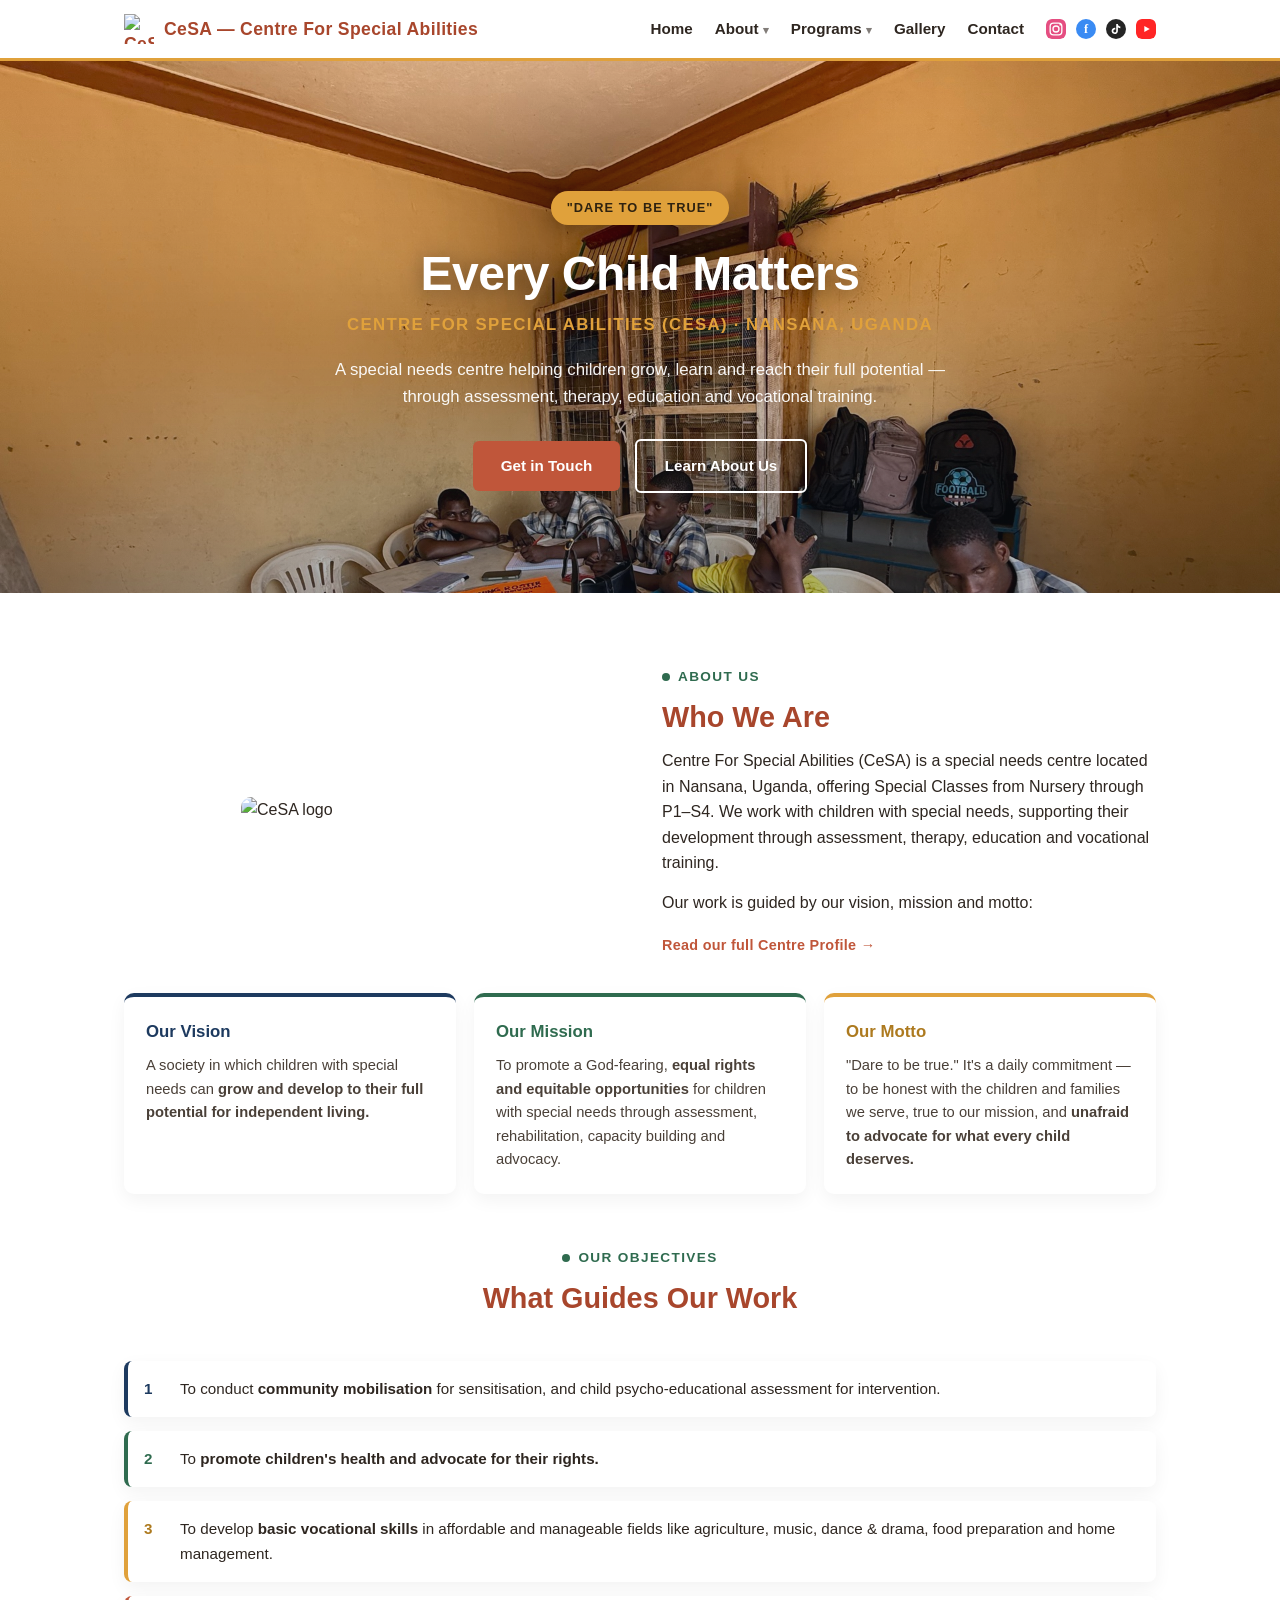
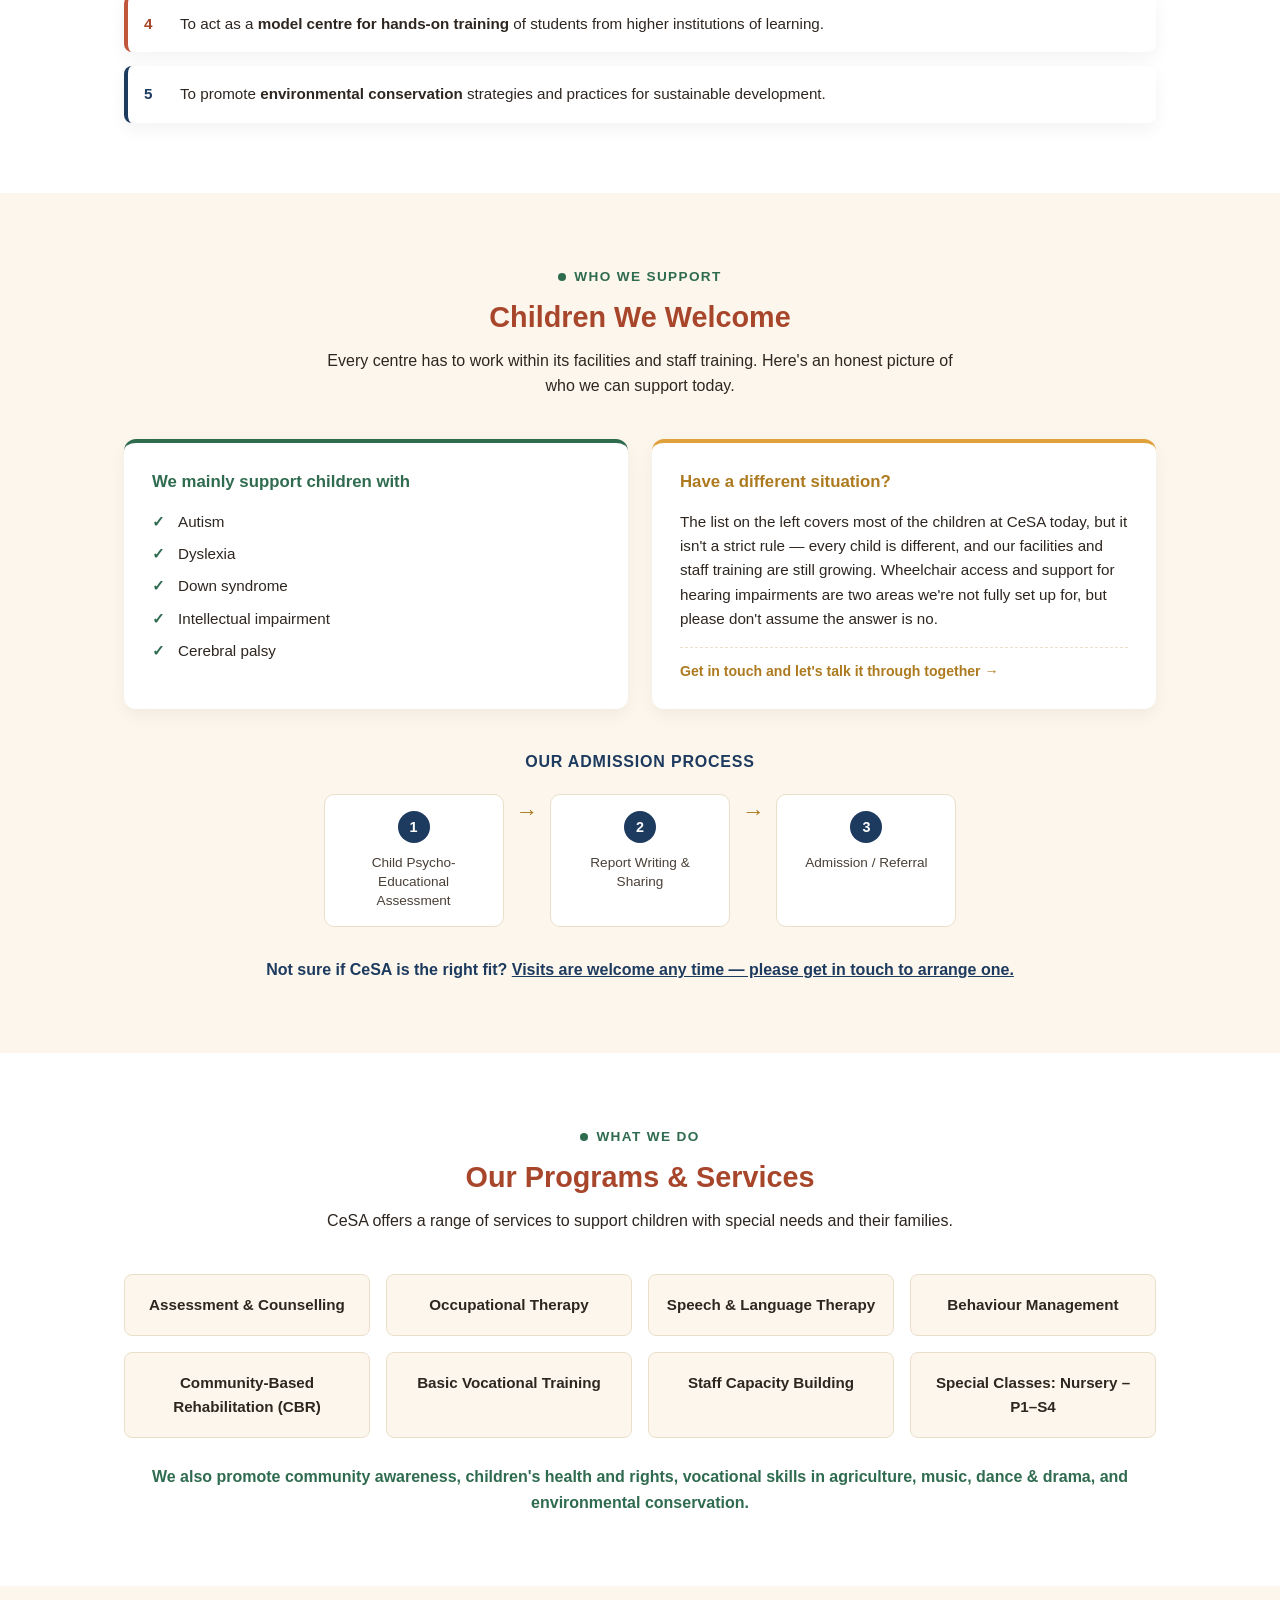
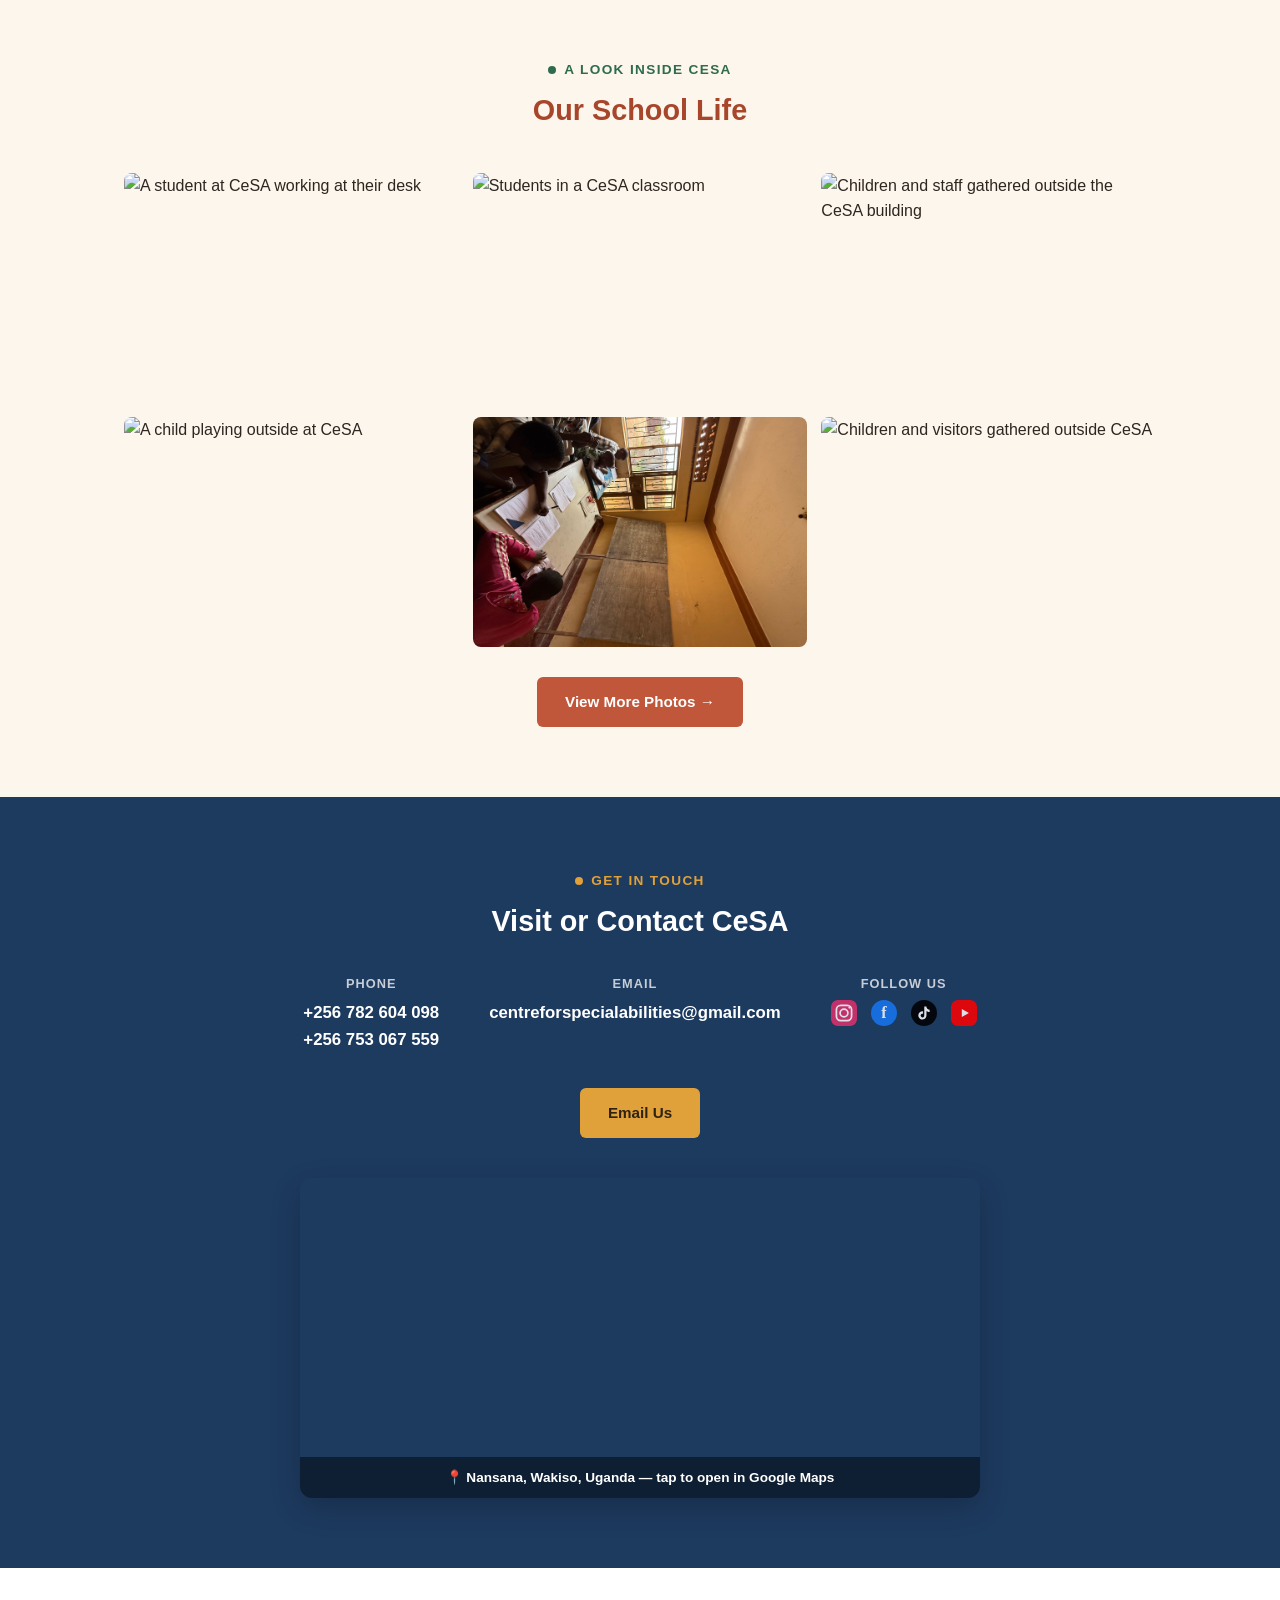
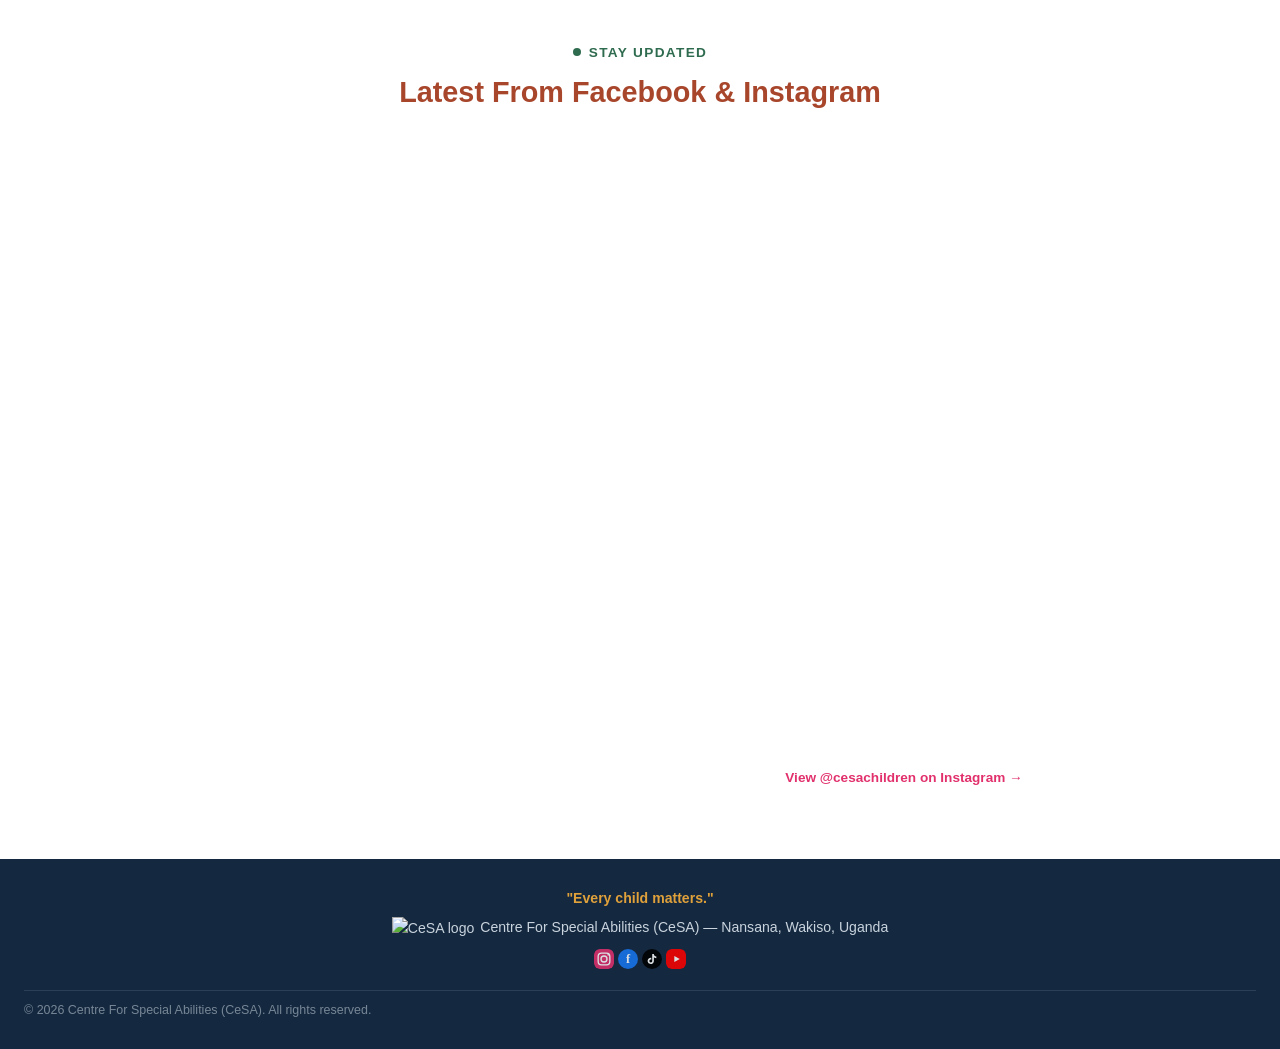
==== commit 829936b2: "Add TikTok and YouTube social links, reorder to Instagram/Facebook/TikTok/YouTube Co-Authored-By: Cl" ====
--- a/index.html
+++ b/index.html
@@ -34,11 +34,17 @@
         <li><a href="contact.html">Contact</a></li>
       </ul>
       <div class="nav-social">
+        <a class="social-icon" href="https://www.instagram.com/cesachildren/" target="_blank" rel="noopener" aria-label="CeSA on Instagram">
+          <svg viewBox="0 0 24 24" width="20" height="20" aria-hidden="true"><rect width="24" height="24" rx="6" fill="#E1306C"/><rect x="5" y="5" width="14" height="14" rx="4" fill="none" stroke="#fff" stroke-width="1.6"/><circle cx="12" cy="12" r="3.6" fill="none" stroke="#fff" stroke-width="1.6"/><circle cx="17" cy="7" r="1" fill="#fff"/></svg>
+        </a>
         <a class="social-icon" href="https://www.facebook.com/61562365375146/" target="_blank" rel="noopener" aria-label="CeSA on Facebook">
           <svg viewBox="0 0 24 24" width="20" height="20" aria-hidden="true"><circle cx="12" cy="12" r="12" fill="#1877F2"/><text x="12" y="17" text-anchor="middle" font-family="Georgia, serif" font-size="15" font-weight="700" fill="#fff">f</text></svg>
         </a>
-        <a class="social-icon" href="https://www.instagram.com/cesachildren/" target="_blank" rel="noopener" aria-label="CeSA on Instagram">
-          <svg viewBox="0 0 24 24" width="20" height="20" aria-hidden="true"><rect width="24" height="24" rx="6" fill="#E1306C"/><rect x="5" y="5" width="14" height="14" rx="4" fill="none" stroke="#fff" stroke-width="1.6"/><circle cx="12" cy="12" r="3.6" fill="none" stroke="#fff" stroke-width="1.6"/><circle cx="17" cy="7" r="1" fill="#fff"/></svg>
+        <a class="social-icon" href="https://www.tiktok.com/@centrespecialabilities" target="_blank" rel="noopener" aria-label="CeSA on TikTok">
+          <svg viewBox="0 0 24 24" width="20" height="20" aria-hidden="true"><circle cx="12" cy="12" r="12" fill="#000"/><g transform="translate(6,6) scale(0.5)"><path d="M12.525.02c1.31-.02 2.61-.01 3.91-.02.08 1.53.63 3.09 1.75 4.17 1.12 1.11 2.7 1.62 4.24 1.79v4.03c-1.44-.05-2.89-.35-4.2-.97-.57-.26-1.1-.59-1.62-.93-.01 2.92.01 5.84-.02 8.75-.08 1.4-.54 2.79-1.35 3.94-1.31 1.92-3.58 3.17-5.91 3.21-1.43.08-2.86-.31-4.08-1.03-2.02-1.19-3.44-3.37-3.65-5.71-.02-.5-.03-1-.01-1.49.18-1.9 1.12-3.72 2.58-4.96 1.66-1.43 3.98-2.13 6.15-1.72.02 1.48-.04 2.96-.04 4.44-.99-.32-2.15-.23-3.02.37-.63.41-1.11 1.04-1.36 1.75-.21.51-.15 1.07-.14 1.61.24 1.64 1.82 3.02 3.5 2.87 1.12-.01 2.19-.66 2.77-1.61.19-.33.4-.67.41-1.06.1-1.79.06-3.57.07-5.36.01-4.03-.01-8.05.02-12.07z" fill="#fff"/></g></svg>
+        </a>
+        <a class="social-icon" href="https://www.youtube.com/@centreforspecialabilities9175" target="_blank" rel="noopener" aria-label="CeSA on YouTube">
+          <svg viewBox="0 0 24 24" width="20" height="20" aria-hidden="true"><rect width="24" height="24" rx="6" fill="#FF0000"/><path d="M10 8.3l6.5 3.7-6.5 3.7z" fill="#fff"/></svg>
         </a>
       </div>
     </div>
@@ -205,11 +211,17 @@
       <div class="contact-item">
         <div class="label">Follow Us</div>
         <div class="social-row">
+          <a class="social-icon lg" href="https://www.instagram.com/cesachildren/" target="_blank" rel="noopener" aria-label="CeSA on Instagram">
+            <svg viewBox="0 0 24 24" width="26" height="26" aria-hidden="true"><rect width="24" height="24" rx="6" fill="#E1306C"/><rect x="5" y="5" width="14" height="14" rx="4" fill="none" stroke="#fff" stroke-width="1.6"/><circle cx="12" cy="12" r="3.6" fill="none" stroke="#fff" stroke-width="1.6"/><circle cx="17" cy="7" r="1" fill="#fff"/></svg>
+          </a>
           <a class="social-icon lg" href="https://www.facebook.com/61562365375146/" target="_blank" rel="noopener" aria-label="CeSA on Facebook">
             <svg viewBox="0 0 24 24" width="26" height="26" aria-hidden="true"><circle cx="12" cy="12" r="12" fill="#1877F2"/><text x="12" y="17" text-anchor="middle" font-family="Georgia, serif" font-size="15" font-weight="700" fill="#fff">f</text></svg>
           </a>
-          <a class="social-icon lg" href="https://www.instagram.com/cesachildren/" target="_blank" rel="noopener" aria-label="CeSA on Instagram">
-            <svg viewBox="0 0 24 24" width="26" height="26" aria-hidden="true"><rect width="24" height="24" rx="6" fill="#E1306C"/><rect x="5" y="5" width="14" height="14" rx="4" fill="none" stroke="#fff" stroke-width="1.6"/><circle cx="12" cy="12" r="3.6" fill="none" stroke="#fff" stroke-width="1.6"/><circle cx="17" cy="7" r="1" fill="#fff"/></svg>
+          <a class="social-icon lg" href="https://www.tiktok.com/@centrespecialabilities" target="_blank" rel="noopener" aria-label="CeSA on TikTok">
+            <svg viewBox="0 0 24 24" width="26" height="26" aria-hidden="true"><circle cx="12" cy="12" r="12" fill="#000"/><g transform="translate(6,6) scale(0.5)"><path d="M12.525.02c1.31-.02 2.61-.01 3.91-.02.08 1.53.63 3.09 1.75 4.17 1.12 1.11 2.7 1.62 4.24 1.79v4.03c-1.44-.05-2.89-.35-4.2-.97-.57-.26-1.1-.59-1.62-.93-.01 2.92.01 5.84-.02 8.75-.08 1.4-.54 2.79-1.35 3.94-1.31 1.92-3.58 3.17-5.91 3.21-1.43.08-2.86-.31-4.08-1.03-2.02-1.19-3.44-3.37-3.65-5.71-.02-.5-.03-1-.01-1.49.18-1.9 1.12-3.72 2.58-4.96 1.66-1.43 3.98-2.13 6.15-1.72.02 1.48-.04 2.96-.04 4.44-.99-.32-2.15-.23-3.02.37-.63.41-1.11 1.04-1.36 1.75-.21.51-.15 1.07-.14 1.61.24 1.64 1.82 3.02 3.5 2.87 1.12-.01 2.19-.66 2.77-1.61.19-.33.4-.67.41-1.06.1-1.79.06-3.57.07-5.36.01-4.03-.01-8.05.02-12.07z" fill="#fff"/></g></svg>
+          </a>
+          <a class="social-icon lg" href="https://www.youtube.com/@centreforspecialabilities9175" target="_blank" rel="noopener" aria-label="CeSA on YouTube">
+            <svg viewBox="0 0 24 24" width="26" height="26" aria-hidden="true"><rect width="24" height="24" rx="6" fill="#FF0000"/><path d="M10 8.3l6.5 3.7-6.5 3.7z" fill="#fff"/></svg>
           </a>
         </div>
       </div>
@@ -249,11 +261,17 @@
   <div class="slogan">"Every child matters."</div>
   <div><img src="images/logo.png" alt="CeSA logo" class="footer-logo">Centre For Special Abilities (CeSA) — Nansana, Wakiso, Uganda</div>
   <div class="footer-links">
+    <a class="social-icon" href="https://www.instagram.com/cesachildren/" target="_blank" rel="noopener" aria-label="CeSA on Instagram">
+      <svg viewBox="0 0 24 24" width="20" height="20" aria-hidden="true"><rect width="24" height="24" rx="6" fill="#E1306C"/><rect x="5" y="5" width="14" height="14" rx="4" fill="none" stroke="#fff" stroke-width="1.6"/><circle cx="12" cy="12" r="3.6" fill="none" stroke="#fff" stroke-width="1.6"/><circle cx="17" cy="7" r="1" fill="#fff"/></svg>
+    </a>
     <a class="social-icon" href="https://www.facebook.com/61562365375146/" target="_blank" rel="noopener" aria-label="CeSA on Facebook">
       <svg viewBox="0 0 24 24" width="20" height="20" aria-hidden="true"><circle cx="12" cy="12" r="12" fill="#1877F2"/><text x="12" y="17" text-anchor="middle" font-family="Georgia, serif" font-size="15" font-weight="700" fill="#fff">f</text></svg>
     </a>
-    <a class="social-icon" href="https://www.instagram.com/cesachildren/" target="_blank" rel="noopener" aria-label="CeSA on Instagram">
-      <svg viewBox="0 0 24 24" width="20" height="20" aria-hidden="true"><rect width="24" height="24" rx="6" fill="#E1306C"/><rect x="5" y="5" width="14" height="14" rx="4" fill="none" stroke="#fff" stroke-width="1.6"/><circle cx="12" cy="12" r="3.6" fill="none" stroke="#fff" stroke-width="1.6"/><circle cx="17" cy="7" r="1" fill="#fff"/></svg>
+    <a class="social-icon" href="https://www.tiktok.com/@centrespecialabilities" target="_blank" rel="noopener" aria-label="CeSA on TikTok">
+      <svg viewBox="0 0 24 24" width="20" height="20" aria-hidden="true"><circle cx="12" cy="12" r="12" fill="#000"/><g transform="translate(6,6) scale(0.5)"><path d="M12.525.02c1.31-.02 2.61-.01 3.91-.02.08 1.53.63 3.09 1.75 4.17 1.12 1.11 2.7 1.62 4.24 1.79v4.03c-1.44-.05-2.89-.35-4.2-.97-.57-.26-1.1-.59-1.62-.93-.01 2.92.01 5.84-.02 8.75-.08 1.4-.54 2.79-1.35 3.94-1.31 1.92-3.58 3.17-5.91 3.21-1.43.08-2.86-.31-4.08-1.03-2.02-1.19-3.44-3.37-3.65-5.71-.02-.5-.03-1-.01-1.49.18-1.9 1.12-3.72 2.58-4.96 1.66-1.43 3.98-2.13 6.15-1.72.02 1.48-.04 2.96-.04 4.44-.99-.32-2.15-.23-3.02.37-.63.41-1.11 1.04-1.36 1.75-.21.51-.15 1.07-.14 1.61.24 1.64 1.82 3.02 3.5 2.87 1.12-.01 2.19-.66 2.77-1.61.19-.33.4-.67.41-1.06.1-1.79.06-3.57.07-5.36.01-4.03-.01-8.05.02-12.07z" fill="#fff"/></g></svg>
+    </a>
+    <a class="social-icon" href="https://www.youtube.com/@centreforspecialabilities9175" target="_blank" rel="noopener" aria-label="CeSA on YouTube">
+      <svg viewBox="0 0 24 24" width="20" height="20" aria-hidden="true"><rect width="24" height="24" rx="6" fill="#FF0000"/><path d="M10 8.3l6.5 3.7-6.5 3.7z" fill="#fff"/></svg>
     </a>
   </div>
   <div class="footer-bottom">© 2026 Centre For Special Abilities (CeSA). All rights reserved.</div>
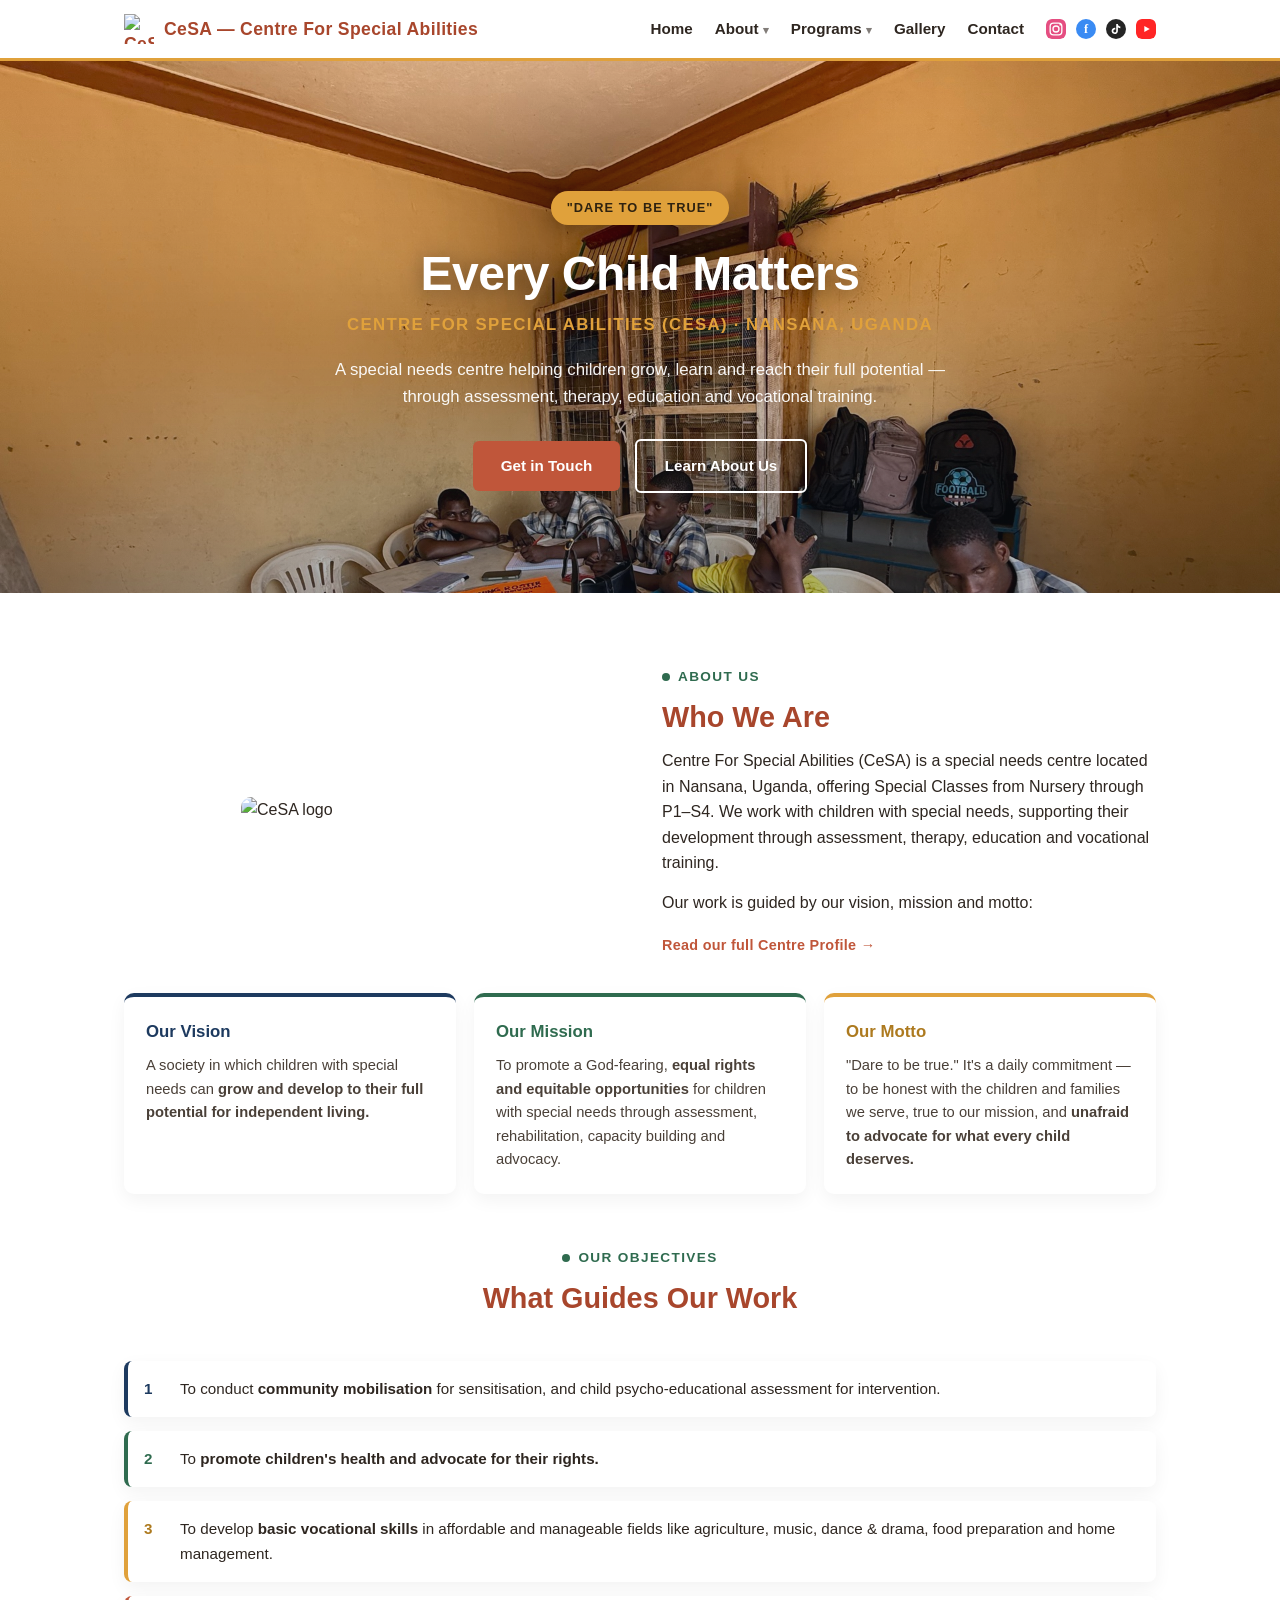
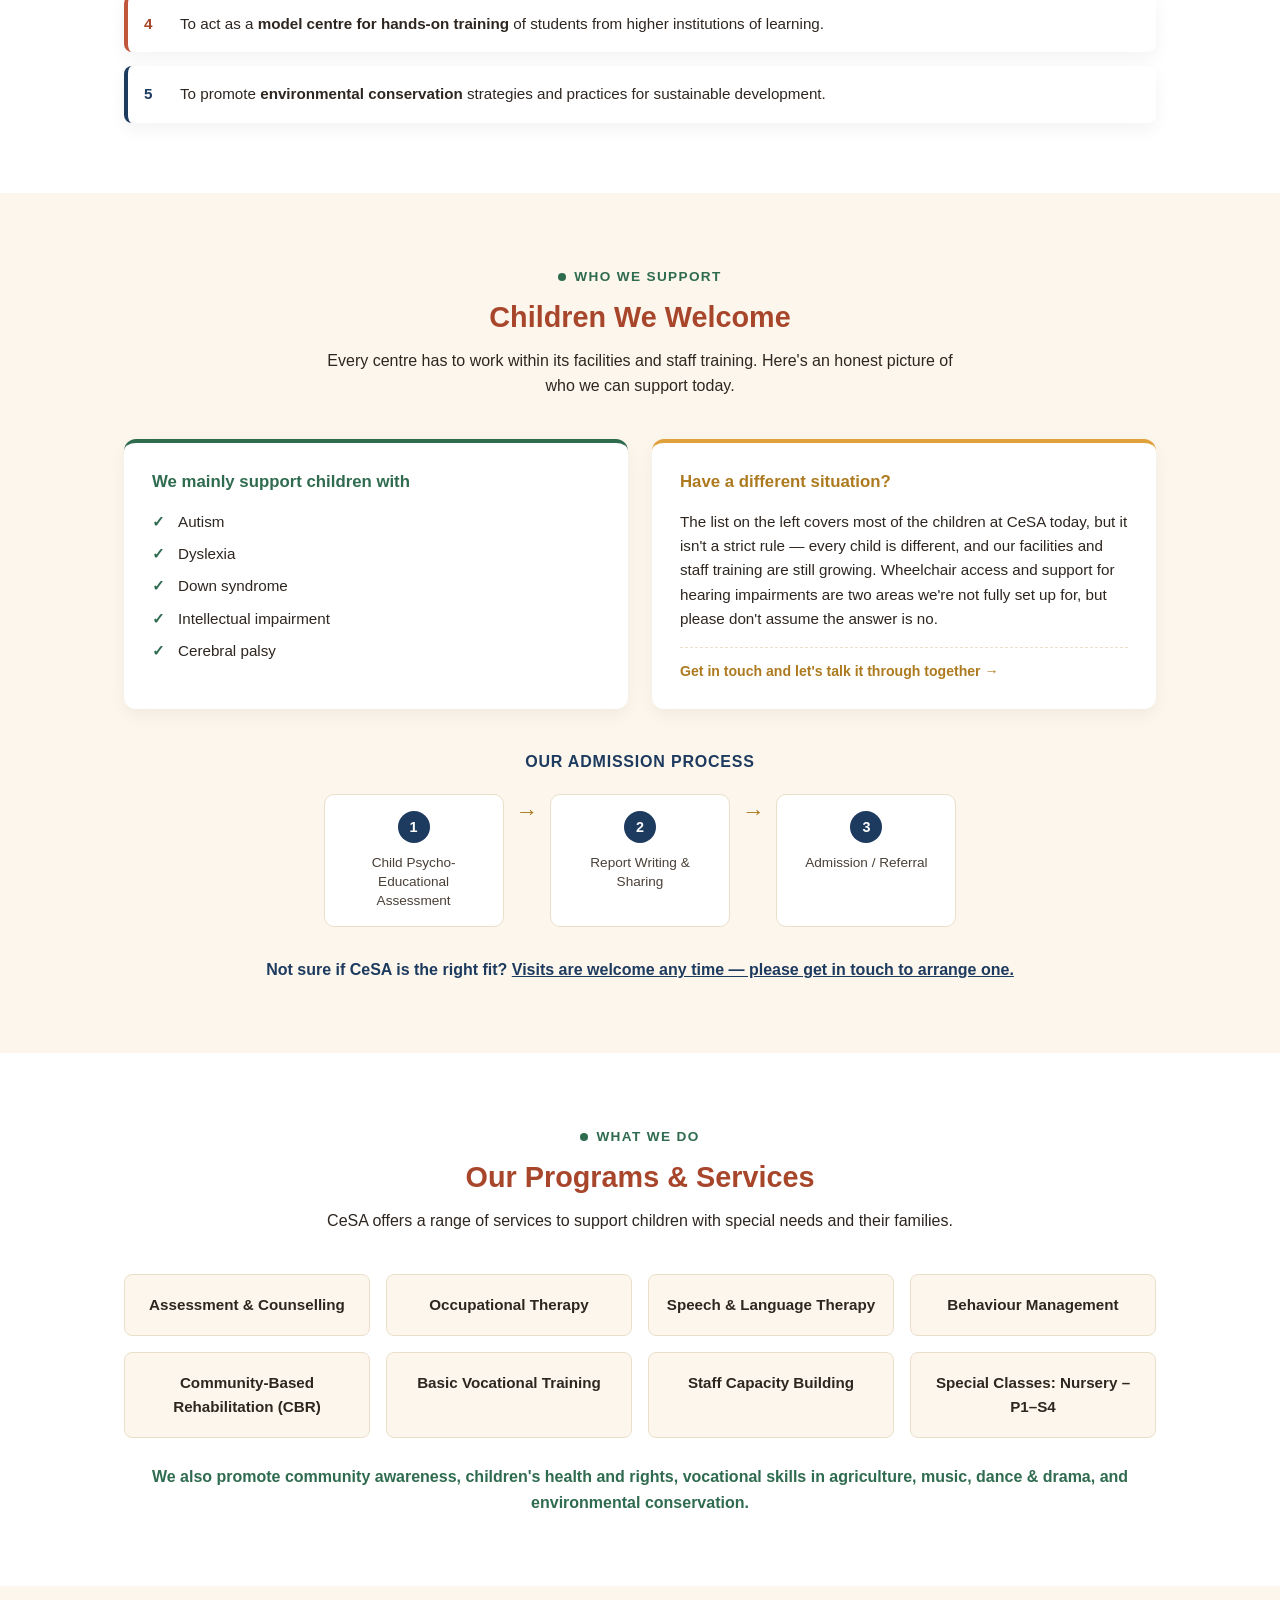
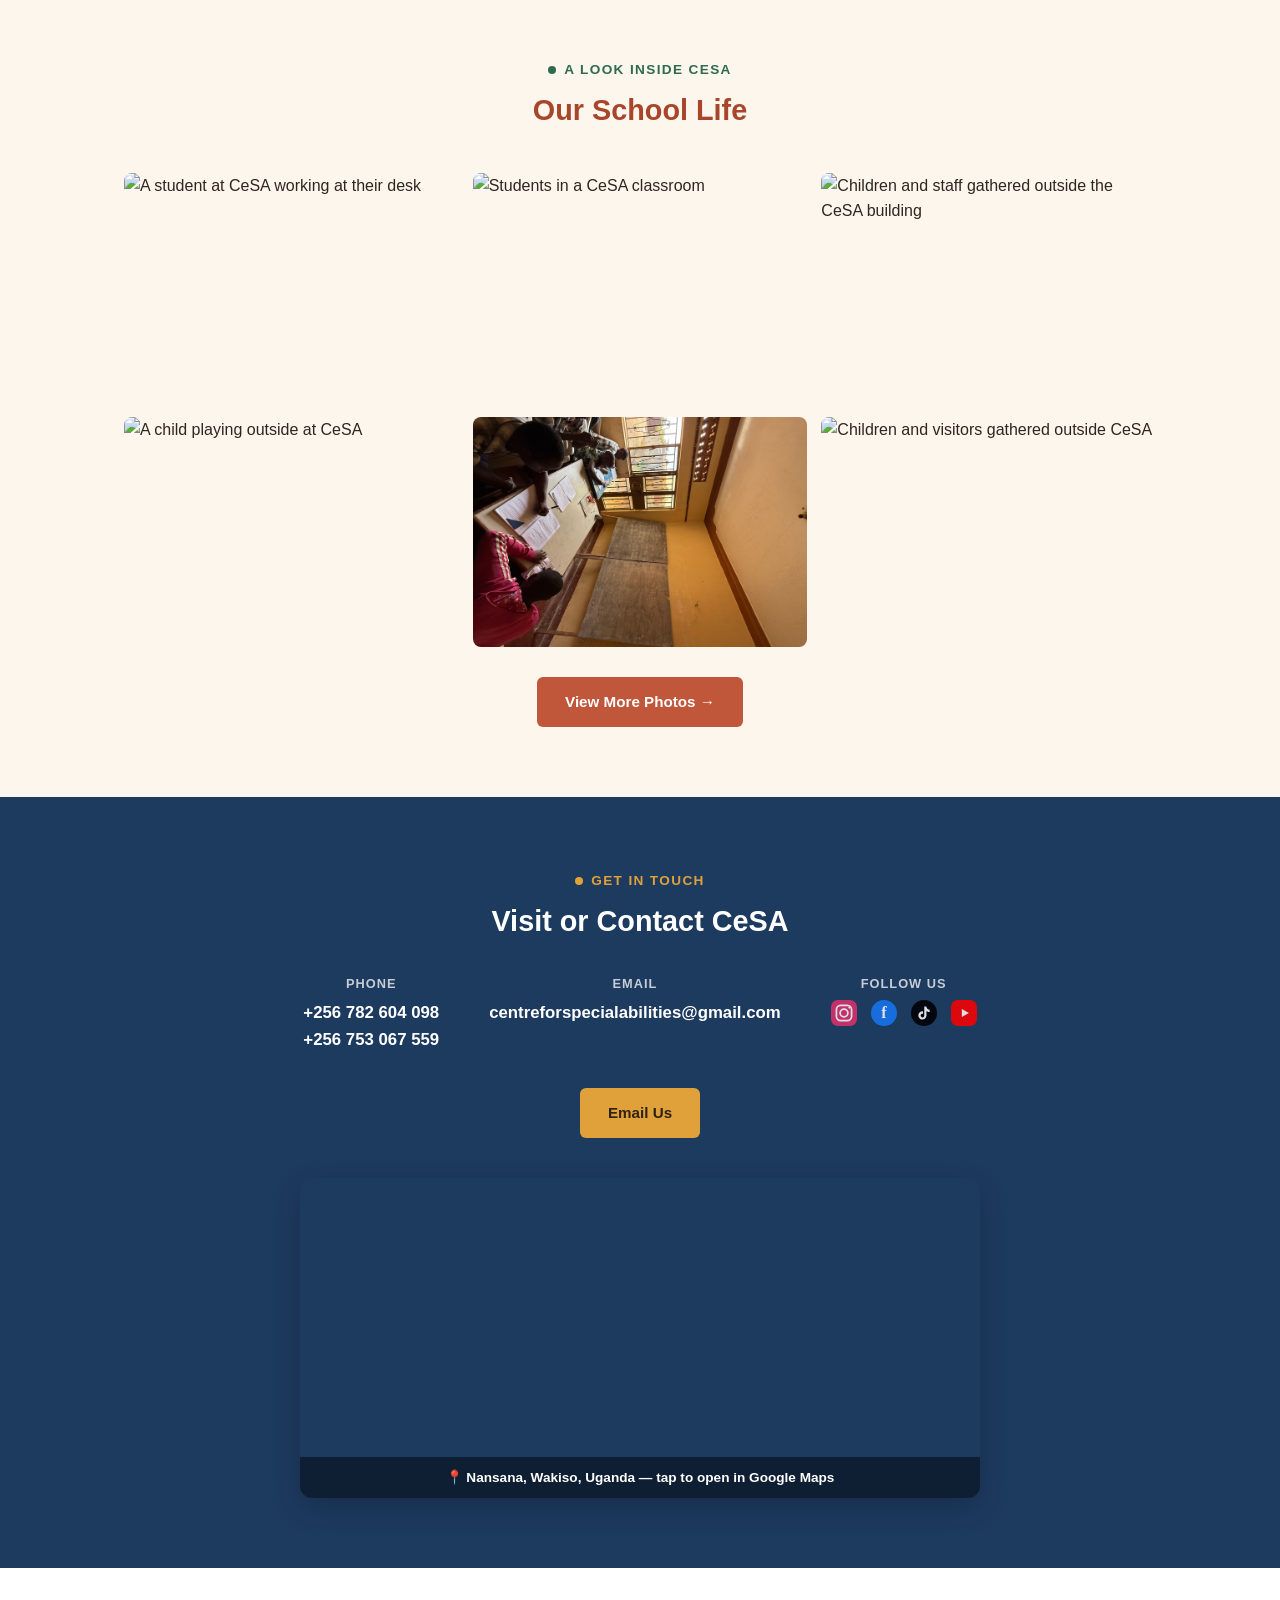
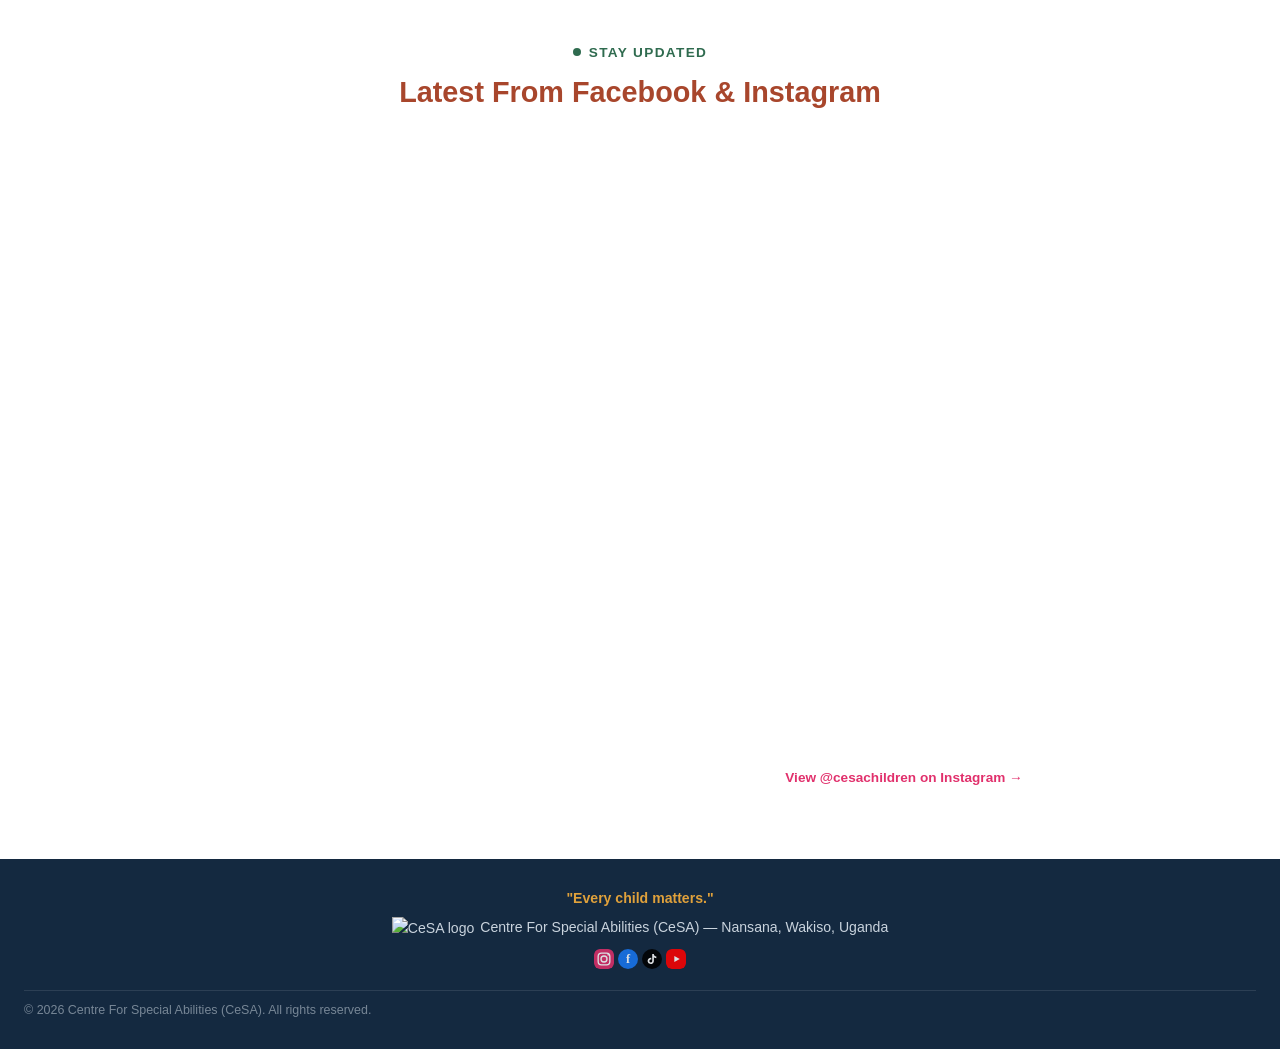
==== commit 5778e59e: "Add Success Stories page with coming-soon placeholder, link from About nav Co-Authored-By: Claude So" ====
--- a/index.html
+++ b/index.html
@@ -21,6 +21,7 @@
           <ul class="dropdown-menu">
             <li><a href="profile.html">Centre Profile</a></li>
             <li><a href="leadership.html">From Our Principal</a></li>
+            <li><a href="success-stories.html">Success Stories</a></li>
           </ul>
         </li>
         <li class="has-dropdown">
--- a/style.css
+++ b/style.css
@@ -343,6 +343,51 @@
   line-height: 1.75;
 }
 
+/* Success stories */
+.story-block {
+  display: grid;
+  grid-template-columns: 260px 1fr;
+  gap: 50px;
+  align-items: start;
+}
+
+.story-block:not(:last-child) {
+  margin-bottom: 56px;
+  padding-bottom: 56px;
+  border-bottom: 1px solid #e8ddd0;
+}
+
+.story-avatar {
+  width: 100%;
+  aspect-ratio: 1 / 1;
+  border-radius: 12px;
+  background: var(--navy);
+  color: #fff;
+  display: flex;
+  align-items: center;
+  justify-content: center;
+  font-size: 3rem;
+  font-weight: 800;
+}
+
+.story-job-badge {
+  display: inline-block;
+  margin-top: 14px;
+  padding: 5px 14px;
+  border-radius: 20px;
+  background: var(--cream);
+  border: 1.5px solid var(--gold);
+  color: var(--gold-dark);
+  font-size: 0.8rem;
+  font-weight: 700;
+}
+
+.story-meta {
+  font-size: 0.85rem;
+  color: #7a6a5a;
+  margin-top: 10px;
+}
+
 /* Timeline */
 .timeline {
   display: flex;
@@ -1423,6 +1468,24 @@
 }
 
 @media (max-width: 800px) {
+  /* Mobile dropdown */
+  .has-dropdown.open .dropdown-menu {
+    display: block;
+  }
+
+  /* Principal page: stack photo above text */
+  .leadership-block {
+    grid-template-columns: 1fr;
+    gap: 28px;
+  }
+  .leadership-photo {
+    text-align: center;
+  }
+  .leadership-photo img {
+    max-width: 220px;
+    width: 220px;
+  }
+
   .nav-links {
     gap: 14px;
     font-size: 0.85rem;
@@ -1635,30 +1698,6 @@
 
 /* ─── Mobile layout fixes ─── */
 @media (max-width: 800px) {
-  /* Mobile dropdown: open state via JS toggle */
-  .has-dropdown.open .dropdown-menu {
-    display: block;
-    position: static;
-    transform: none;
-    box-shadow: none;
-    border-radius: 0 0 6px 6px;
-    border-top: none;
-    border-left: 3px solid var(--gold);
-    min-width: auto;
-    padding: 2px 0;
-  }
-
-  /* Principal message: stack photo above text */
-  .leadership-block {
-    grid-template-columns: 1fr;
-    gap: 28px;
-  }
-  .leadership-photo img {
-    max-width: 240px;
-  }
-}
-
-@media (max-width: 800px) {
   /* Hero: adjust photo position so faces aren't cropped */
   .hero {
     background-position: center 40%;
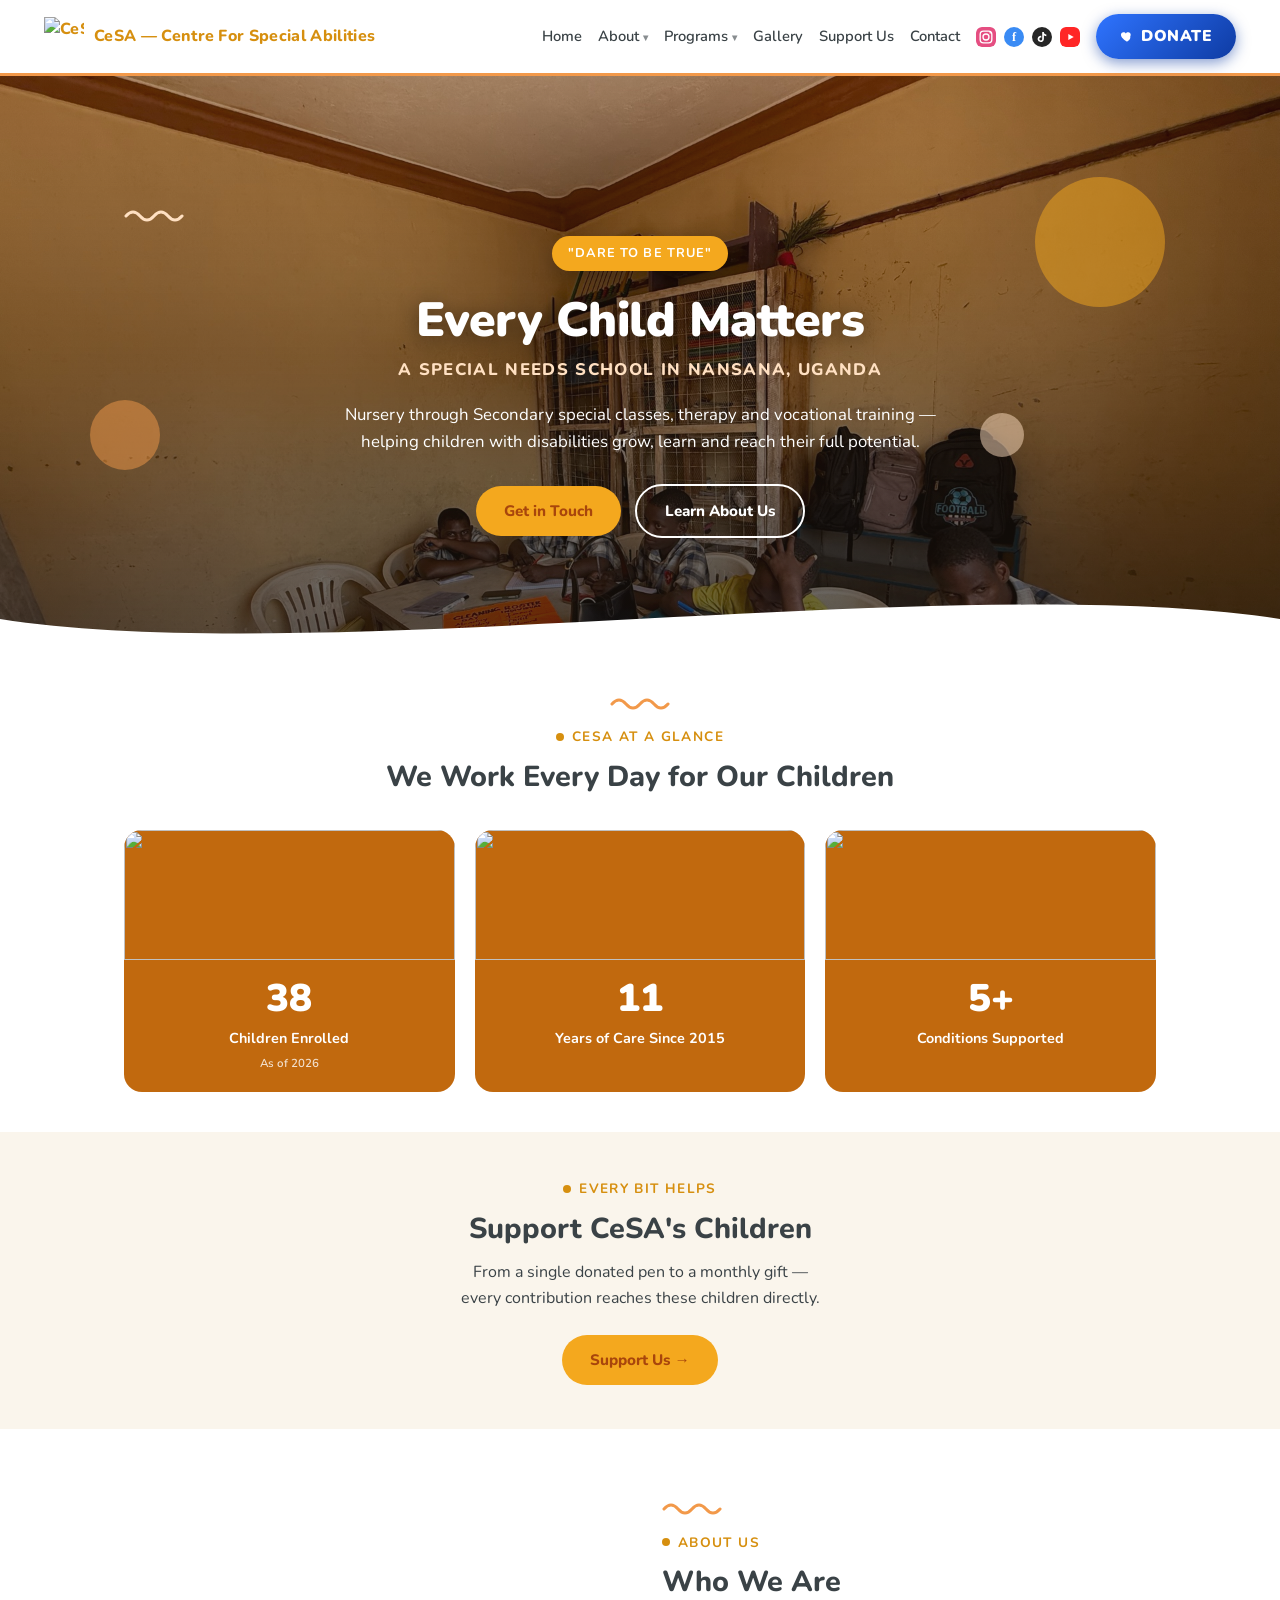
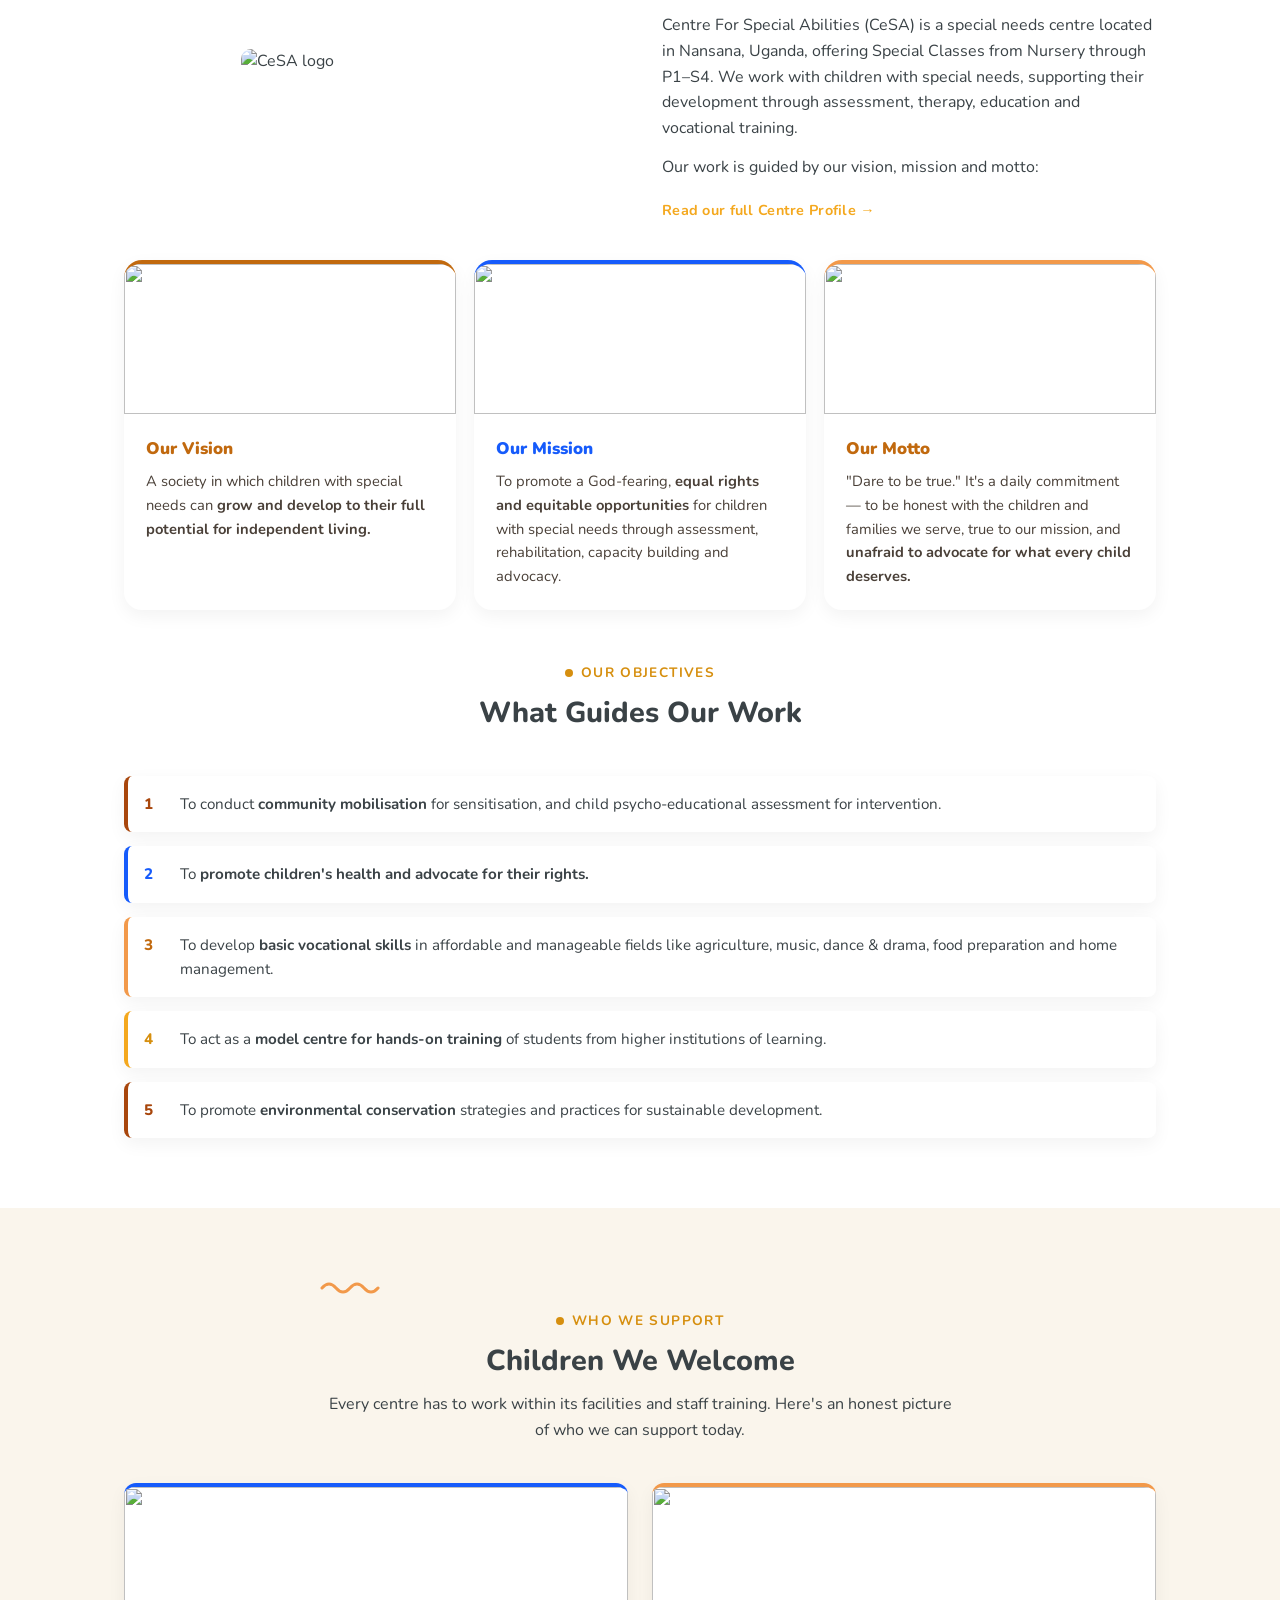
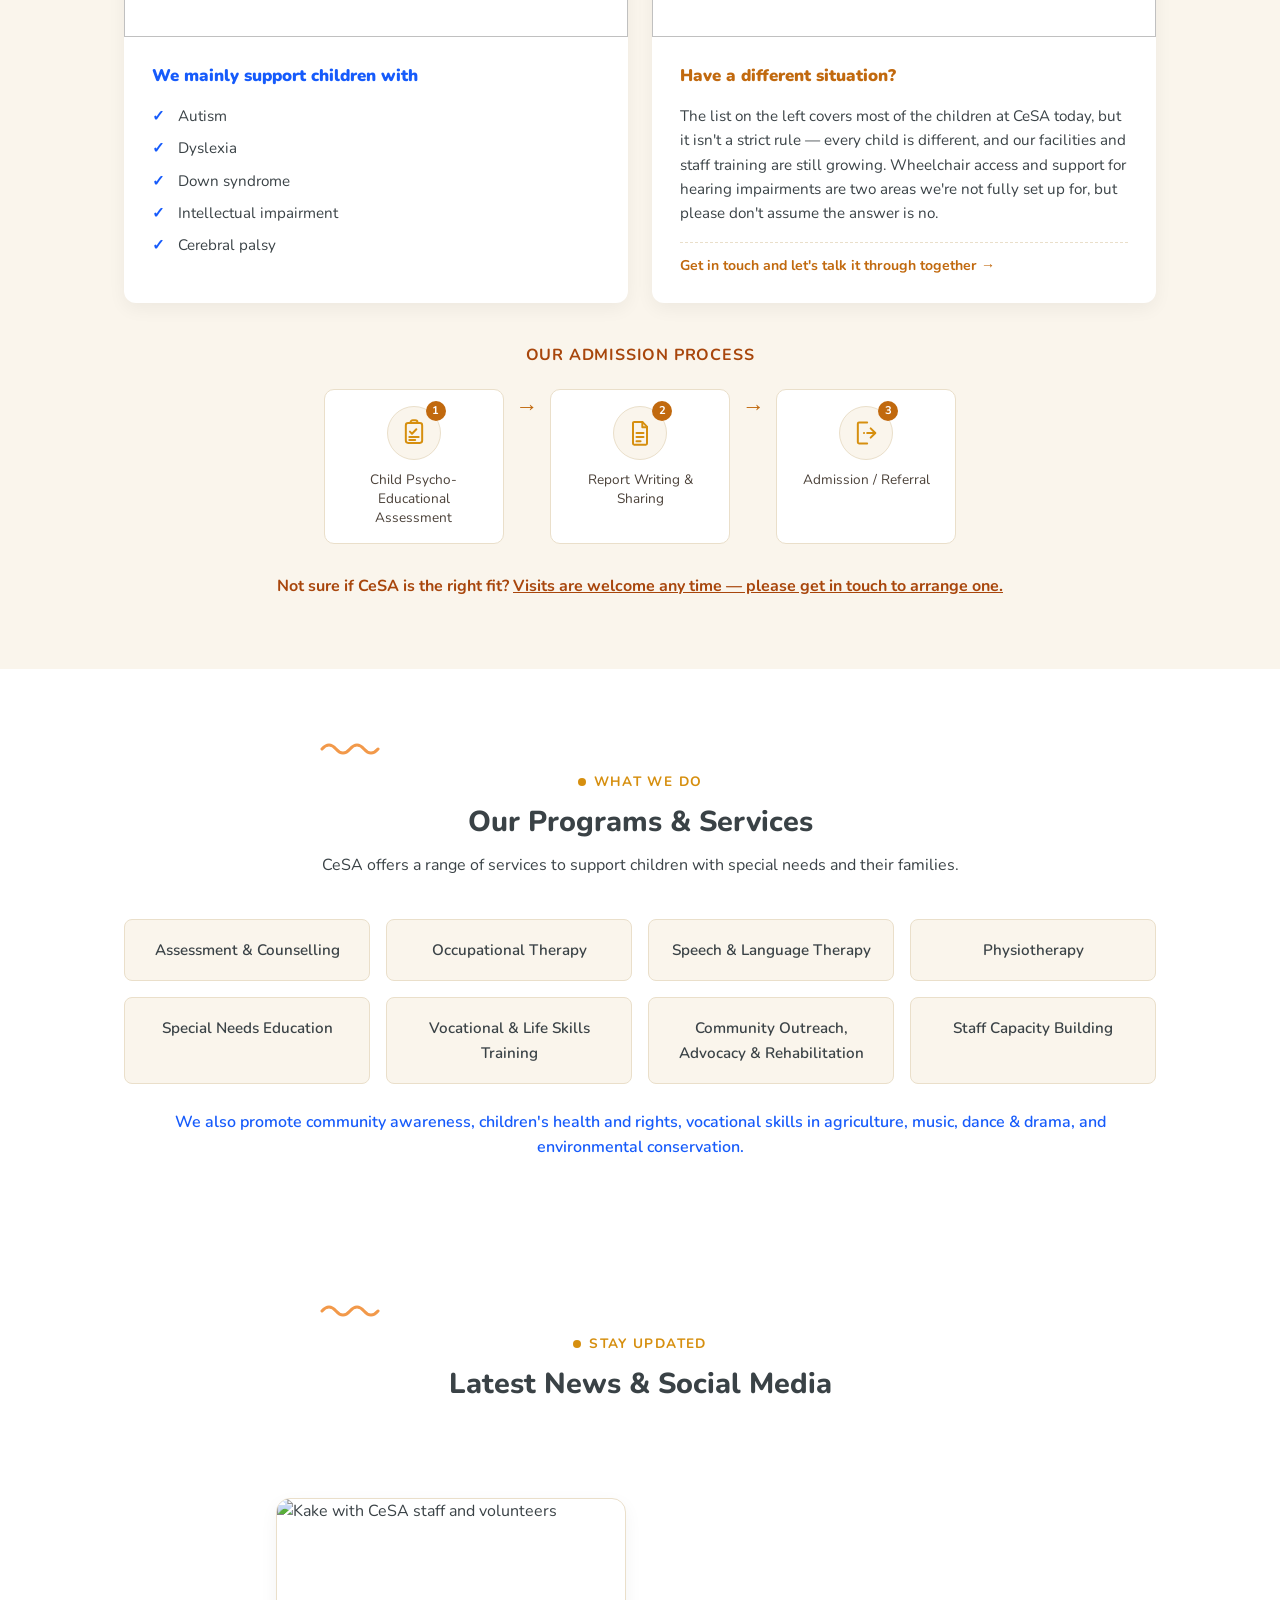
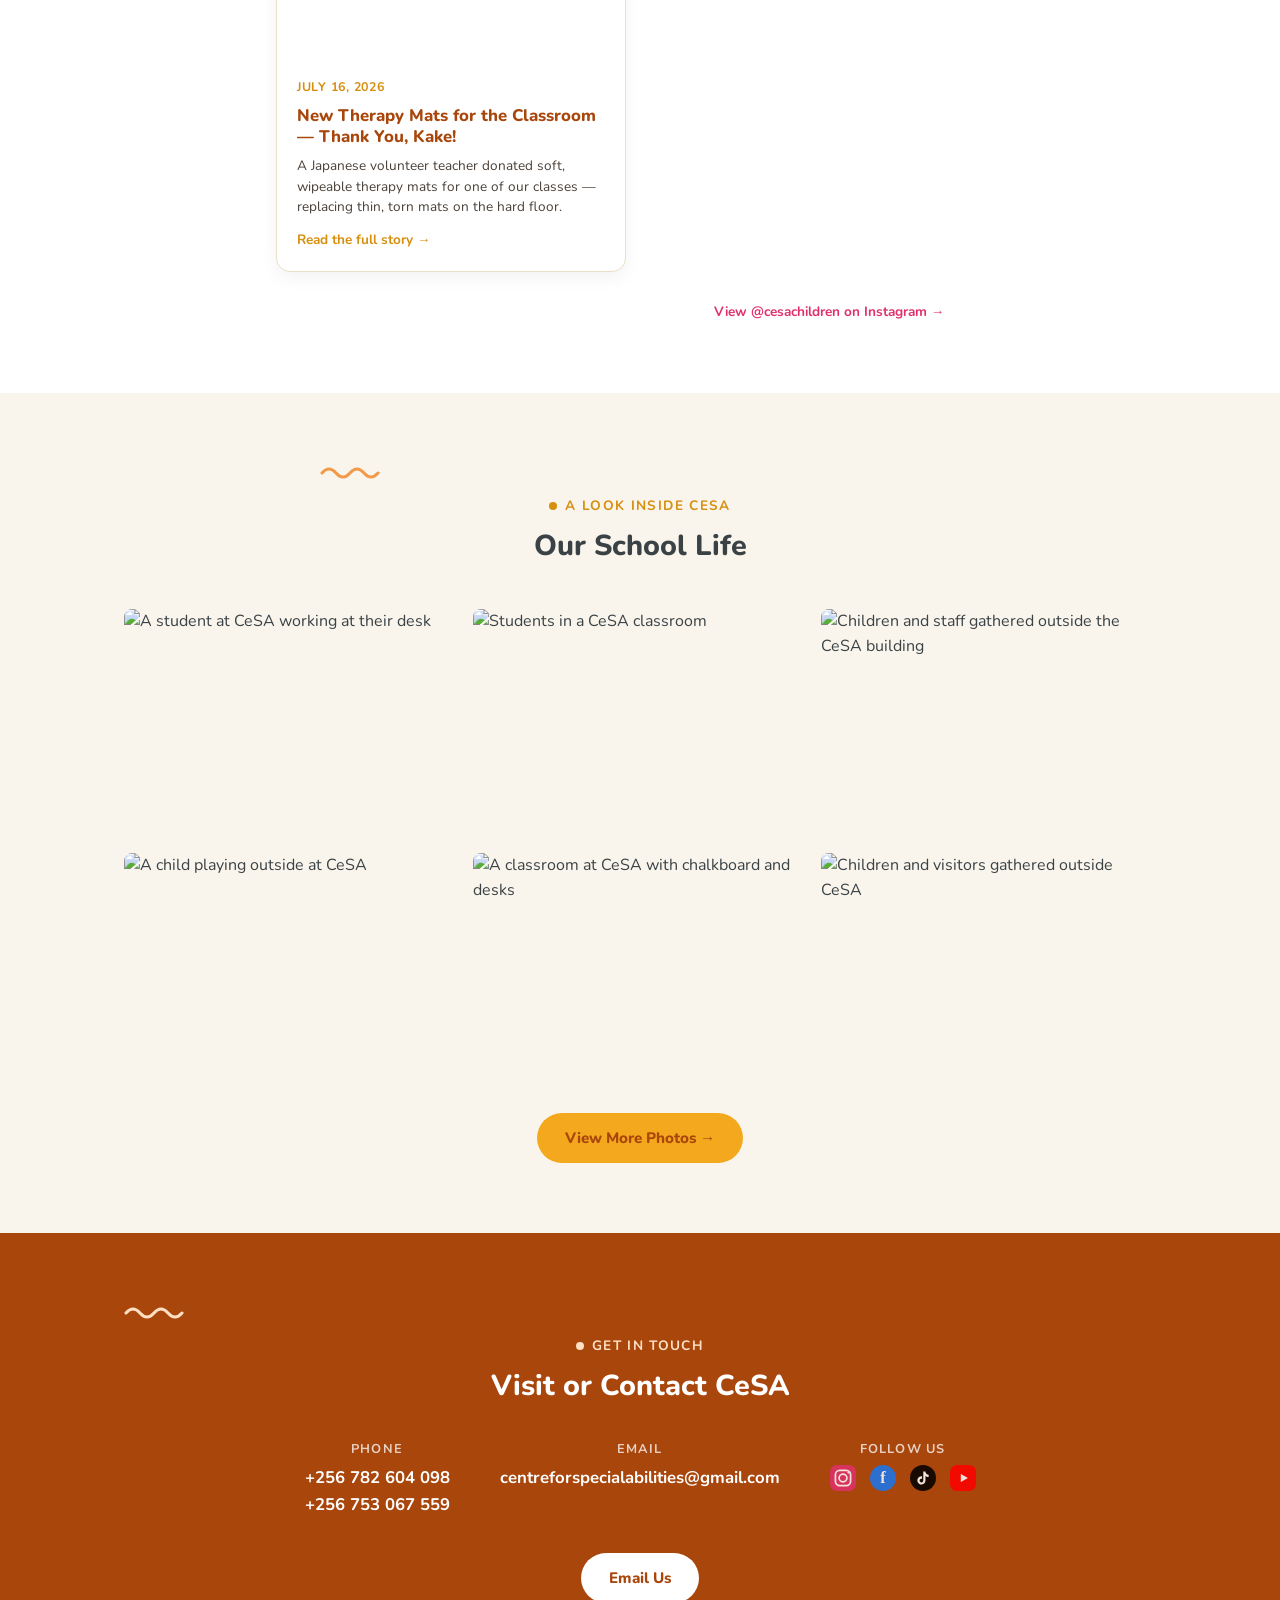
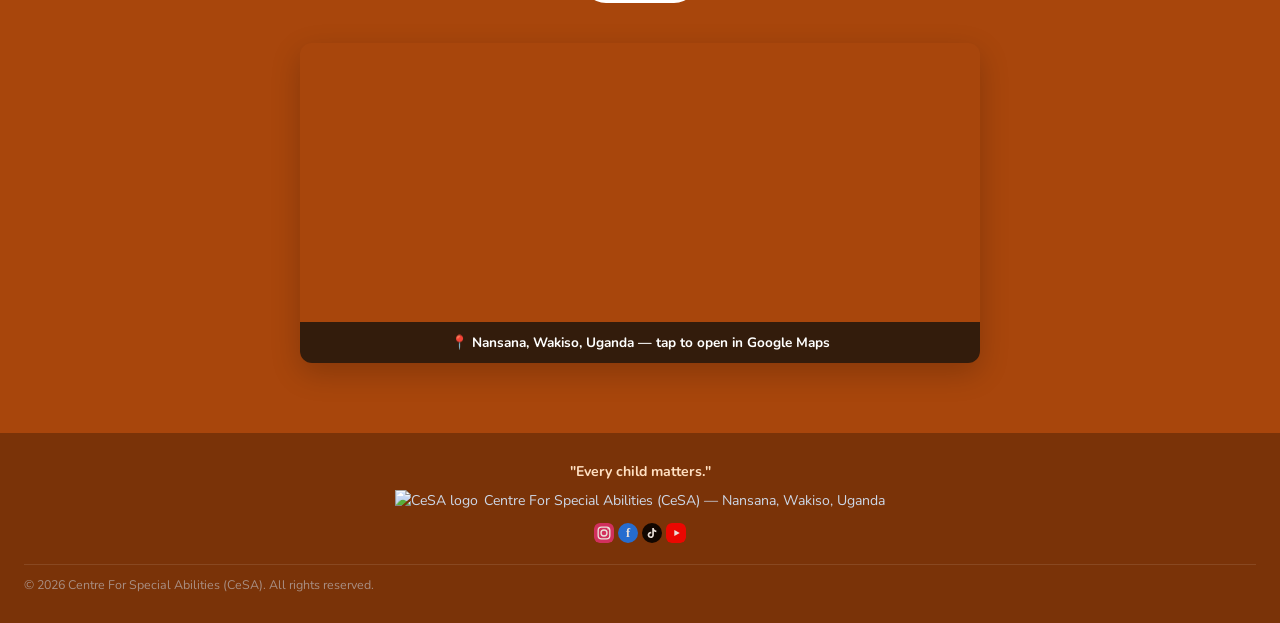
==== commit 2756c119: "Add Support Us page, expand site content, add programs/profile/news images - Build out the Support U" ====
--- a/index.html
+++ b/index.html
@@ -5,6 +5,7 @@
 <meta name="viewport" content="width=device-width, initial-scale=1.0">
 <title>Centre For Special Abilities (CeSA) | Nansana, Uganda</title>
 <meta name="description" content="Centre For Special Abilities (CeSA) is a special needs centre in Nansana, Uganda, offering nursery to secondary classes, therapy and vocational training for children with special needs. Every child matters.">
+<link rel="icon" type="image/png" href="images/logo.png">
 <link rel="stylesheet" href="style.css">
 <script src="nav.js" defer></script>
 </head>
@@ -21,6 +22,7 @@
           <ul class="dropdown-menu">
             <li><a href="profile.html">Centre Profile</a></li>
             <li><a href="leadership.html">From Our Principal</a></li>
+            <li><a href="news.html">News</a></li>
             <li><a href="success-stories.html">Success Stories</a></li>
           </ul>
         </li>
@@ -32,6 +34,7 @@
           </ul>
         </li>
         <li><a href="gallery.html">Gallery</a></li>
+        <li><a href="support-us.html#our-reality">Support Us</a></li>
         <li><a href="contact.html">Contact</a></li>
       </ul>
       <div class="nav-social">
@@ -48,18 +51,67 @@
           <svg viewBox="0 0 24 24" width="20" height="20" aria-hidden="true"><rect width="24" height="24" rx="6" fill="#FF0000"/><path d="M10 8.3l6.5 3.7-6.5 3.7z" fill="#fff"/></svg>
         </a>
       </div>
+      <a href="support-us.html#ways-to-give" class="btn-donate"><svg viewBox="0 0 24 24" width="14" height="14" fill="currentColor" aria-hidden="true"><path d="M12 20s-7-4.35-9.5-8.5C.5 8 2 4.5 5.5 4c2-.3 3.7.7 4.5 2.2C10.8 4.7 12.5 3.7 14.5 4c3.5.5 5 4 3 7.5C19 15.65 12 20 12 20z"/></svg>Donate</a>
     </div>
   </nav>
 </header>
 
 <section class="hero" id="top">
-  <div class="wrap">
-    <span class="motto">"Dare to be true"</span>
-    <h1>Every Child Matters</h1>
-    <div class="sub">Centre For Special Abilities (CeSA) · Nansana, Uganda</div>
-    <p class="lead">A special needs centre helping children grow, learn and reach their full potential — through assessment, therapy, education and vocational training.</p>
-    <a href="contact.html" class="btn">Get in Touch</a>
-    <a href="profile.html" class="btn outline">Learn About Us</a>
+  <div class="blob" style="width:130px;height:130px;background:var(--terracotta);top:18%;right:9%;"></div>
+  <div class="blob" style="width:70px;height:70px;background:var(--gold);bottom:30%;left:7%;animation-delay:1.6s;"></div>
+  <div class="blob" style="width:44px;height:44px;background:var(--red-light);top:60%;right:20%;animation-delay:0.8s;"></div>
+  <div class="wrap">
+    <svg class="squiggle fade-up" width="60" height="20" viewBox="0 0 60 20" fill="none"><path d="M2 10 Q 9 2, 16 10 T 30 10 T 44 10 T 58 10" stroke="var(--red-light)" stroke-width="3" stroke-linecap="round"/></svg>
+    <span class="motto fade-up d1">"Dare to be true"</span>
+    <h1 class="fade-up d1">Every Child Matters</h1>
+    <div class="sub fade-up d2">A Special Needs School in Nansana, Uganda</div>
+    <p class="lead fade-up d3">Nursery through Secondary special classes, therapy and vocational training — helping children with disabilities grow, learn and reach their full potential.</p>
+    <div class="fade-up d4">
+      <a href="contact.html" class="btn">Get in Touch</a>
+      <a href="profile.html" class="btn outline">Learn About Us</a>
+    </div>
+  </div>
+  <svg class="hero-wave" viewBox="0 0 1600 60" preserveAspectRatio="none"><path d="M0,40 C400,90 1200,-10 1600,40 L1600,60 L0,60 Z" fill="#fff"/></svg>
+</section>
+
+<section style="background:#fff;padding:56px 0 40px;">
+  <div class="wrap" style="text-align:center;">
+    <svg class="squiggle" style="margin-left:auto;margin-right:auto;" width="60" height="20" viewBox="0 0 60 20" fill="none"><path d="M2 10 Q 9 2, 16 10 T 30 10 T 44 10 T 58 10" stroke="var(--gold)" stroke-width="3" stroke-linecap="round"/></svg>
+    <div class="section-tag" style="justify-content:center;">CeSA at a Glance</div>
+    <h2>We Work Every Day for Our Children</h2>
+    <div class="stat-row">
+      <div class="stat-card">
+        <img src="images/gallery-36.jpg" alt="">
+        <div class="stat-card-body">
+          <div class="num">38</div>
+          <div class="label">Children Enrolled</div>
+          <div class="stat-note">As of 2026</div>
+        </div>
+      </div>
+      <div class="stat-card">
+        <img src="images/gallery-33.jpg" alt="">
+        <div class="stat-card-body">
+          <div class="num">11</div>
+          <div class="label">Years of Care Since 2015</div>
+        </div>
+      </div>
+      <div class="stat-card">
+        <img src="images/gallery-12.jpg" alt="">
+        <div class="stat-card-body">
+          <div class="num">5+</div>
+          <div class="label">Conditions Supported</div>
+        </div>
+      </div>
+    </div>
+  </div>
+</section>
+
+<section style="background:var(--cream);padding:44px 0;">
+  <div class="wrap" style="text-align:center;">
+    <div class="section-tag" style="justify-content:center;">Every Bit Helps</div>
+    <h2>Support CeSA's Children</h2>
+    <p style="max-width:560px;margin:0 auto 24px;">From a single donated pen to a monthly gift —<br>every contribution reaches these children directly.</p>
+    <a href="support-us.html#our-reality" class="btn">Support Us →</a>
   </div>
 </section>
 
@@ -67,6 +119,7 @@
   <div class="wrap about-grid">
     <img src="images/logo.png" alt="CeSA logo" class="about-logo">
     <div class="about-text">
+      <svg class="squiggle" width="60" height="20" viewBox="0 0 60 20" fill="none"><path d="M2 10 Q 9 2, 16 10 T 30 10 T 44 10 T 58 10" stroke="var(--gold)" stroke-width="3" stroke-linecap="round"/></svg>
       <div class="section-tag">About Us</div>
       <h2>Who We Are</h2>
       <p>Centre For Special Abilities (CeSA) is a special needs centre located in Nansana, Uganda, offering Special Classes from Nursery through P1–S4. We work with children with special needs, supporting their development through assessment, therapy, education and vocational training.</p>
@@ -78,16 +131,25 @@
 
   <div class="wrap cards">
     <div class="card">
+      <img src="images/gallery-38.jpg" alt="">
+      <div class="card-body">
       <h3>Our Vision</h3>
       <p>A society in which children with special needs can <strong>grow and develop to their full potential for independent living.</strong></p>
+      </div>
     </div>
     <div class="card">
+      <img src="images/gallery-11.jpg" alt="">
+      <div class="card-body">
       <h3>Our Mission</h3>
       <p>To promote a God-fearing, <strong>equal rights and equitable opportunities</strong> for children with special needs through assessment, rehabilitation, capacity building and advocacy.</p>
+      </div>
     </div>
     <div class="card">
+      <img src="images/gallery-37.jpg" alt="">
+      <div class="card-body">
       <h3>Our Motto</h3>
       <p>"Dare to be true." It's a daily commitment — to be honest with the children and families we serve, true to our mission, and <strong>unafraid to advocate for what every child deserves.</strong></p>
+      </div>
     </div>
   </div>
 
@@ -110,42 +172,75 @@
 <section class="who-we-support" id="support">
   <div class="wrap">
     <div class="section-head">
+      <svg class="squiggle" width="60" height="20" viewBox="0 0 60 20" fill="none"><path d="M2 10 Q 9 2, 16 10 T 30 10 T 44 10 T 58 10" stroke="var(--gold)" stroke-width="3" stroke-linecap="round"/></svg>
       <div class="section-tag">Who We Support</div>
       <h2>Children We Welcome</h2>
       <p>Every centre has to work within its facilities and staff training. Here's an honest picture of who we can support today.</p>
     </div>
     <div class="support-grid">
       <div class="support-col welcome">
-        <h3>We mainly support children with</h3>
-        <ul>
-          <li><a href="conditions.html#autism">Autism</a></li>
-          <li><a href="conditions.html#dyslexia">Dyslexia</a></li>
-          <li><a href="conditions.html#down-syndrome">Down syndrome</a></li>
-          <li><a href="conditions.html#intellectual-impairment">Intellectual impairment</a></li>
-          <li><a href="conditions.html#cerebral-palsy">Cerebral palsy</a></li>
-        </ul>
+        <img src="images/gallery-1.jpg" alt="">
+        <div class="support-col-body">
+          <h3>We mainly support children with</h3>
+          <ul>
+            <li><a href="conditions.html#autism">Autism</a></li>
+            <li><a href="conditions.html#dyslexia">Dyslexia</a></li>
+            <li><a href="conditions.html#down-syndrome">Down syndrome</a></li>
+            <li><a href="conditions.html#intellectual-impairment">Intellectual impairment</a></li>
+            <li><a href="conditions.html#cerebral-palsy">Cerebral palsy</a></li>
+          </ul>
+        </div>
       </div>
       <div class="support-col limited">
-        <h3>Have a different situation?</h3>
-        <p>The list on the left covers most of the children at CeSA today, but it isn't a strict rule — every child is different, and our facilities and staff training are still growing. Wheelchair access and support for hearing impairments are two areas we're not fully set up for, but please don't assume the answer is no.</p>
-        <div class="support-condition"><a href="contact.html">Get in touch and let's talk it through together →</a></div>
+        <img src="images/gallery-10.jpg" alt="">
+        <div class="support-col-body">
+          <h3>Have a different situation?</h3>
+          <p>The list on the left covers most of the children at CeSA today, but it isn't a strict rule — every child is different, and our facilities and staff training are still growing. Wheelchair access and support for hearing impairments are two areas we're not fully set up for, but please don't assume the answer is no.</p>
+          <div class="support-condition"><a href="contact.html">Get in touch and let's talk it through together →</a></div>
+        </div>
       </div>
     </div>
     <div class="admission-process">
       <h3>Our Admission Process</h3>
       <div class="admission-steps">
         <div class="admission-step">
-          <div class="step-num">1</div>
+          <div class="step-icon" aria-hidden="true">
+            <svg viewBox="0 0 24 24" width="28" height="28" fill="none" stroke="var(--terracotta-dark)" stroke-width="1.7" stroke-linecap="round" stroke-linejoin="round">
+              <rect x="5" y="3.5" width="14" height="17" rx="2"/>
+              <path d="M9 3.5V3a2 2 0 0 1 2-2h2a2 2 0 0 1 2 2v.5"/>
+              <path d="M8.5 10.8l1.8 1.8 3.7-3.8"/>
+              <path d="M8 15.5h8"/>
+              <path d="M8 18h5"/>
+            </svg>
+            <span class="step-badge">1</span>
+          </div>
           <p>Child Psycho-Educational Assessment</p>
         </div>
         <div class="admission-arrow">→</div>
         <div class="admission-step">
-          <div class="step-num">2</div>
+          <div class="step-icon" aria-hidden="true">
+            <svg viewBox="0 0 24 24" width="28" height="28" fill="none" stroke="var(--terracotta-dark)" stroke-width="1.7" stroke-linecap="round" stroke-linejoin="round">
+              <path d="M7 2.5h7l4 4V21a1 1 0 0 1-1 1H7a1 1 0 0 1-1-1V3.5a1 1 0 0 1 1-1z"/>
+              <path d="M14 2.5V7h4"/>
+              <path d="M9 12h6"/>
+              <path d="M9 15.5h6"/>
+              <path d="M9 19h3.5"/>
+            </svg>
+            <span class="step-badge">2</span>
+          </div>
           <p>Report Writing &amp; Sharing</p>
         </div>
         <div class="admission-arrow">→</div>
         <div class="admission-step">
-          <div class="step-num">3</div>
+          <div class="step-icon" aria-hidden="true">
+            <svg viewBox="0 0 24 24" width="28" height="28" fill="none" stroke="var(--terracotta-dark)" stroke-width="1.7" stroke-linecap="round" stroke-linejoin="round">
+              <path d="M13 3H6a1 1 0 0 0-1 1v16a1 1 0 0 0 1 1h7"/>
+              <circle cx="10.3" cy="12" r="0.9" fill="var(--terracotta-dark)" stroke="none"/>
+              <path d="M16 8l4 4-4 4"/>
+              <path d="M13 12h6.5"/>
+            </svg>
+            <span class="step-badge">3</span>
+          </div>
           <p>Admission / Referral</p>
         </div>
       </div>
@@ -157,6 +252,7 @@
 <section class="services" id="services">
   <div class="wrap">
     <div class="section-head">
+      <svg class="squiggle" width="60" height="20" viewBox="0 0 60 20" fill="none"><path d="M2 10 Q 9 2, 16 10 T 30 10 T 44 10 T 58 10" stroke="var(--gold)" stroke-width="3" stroke-linecap="round"/></svg>
       <div class="section-tag">What We Do</div>
       <h2>Our Programs &amp; Services</h2>
       <p>CeSA offers a range of services to support children with special needs and their families.</p>
@@ -165,19 +261,45 @@
       <li><a href="programs.html#assessment">Assessment &amp; Counselling</a></li>
       <li><a href="programs.html#ot">Occupational Therapy</a></li>
       <li><a href="programs.html#speech">Speech &amp; Language Therapy</a></li>
-      <li><a href="programs.html#behaviour">Behaviour Management</a></li>
-      <li><a href="programs.html#cbr">Community-Based Rehabilitation (CBR)</a></li>
-      <li><a href="programs.html#vocational">Basic Vocational Training</a></li>
+      <li><a href="programs.html#physio">Physiotherapy</a></li>
+      <li><a href="programs.html#education">Special Needs Education</a></li>
+      <li><a href="programs.html#vocational">Vocational &amp; Life Skills Training</a></li>
+      <li><a href="programs.html#outreach">Community Outreach, Advocacy &amp; Rehabilitation</a></li>
       <li><a href="programs.html#capacity">Staff Capacity Building</a></li>
-      <li><a href="programs.html#classes">Special Classes: Nursery – P1–S4</a></li>
     </ul>
     <p class="classes-note">We also promote community awareness, children's health and rights, vocational skills in agriculture, music, dance &amp; drama, and environmental conservation.</p>
   </div>
 </section>
 
+<section id="news">
+  <div class="wrap">
+    <div class="section-head">
+      <svg class="squiggle" width="60" height="20" viewBox="0 0 60 20" fill="none"><path d="M2 10 Q 9 2, 16 10 T 30 10 T 44 10 T 58 10" stroke="var(--gold)" stroke-width="3" stroke-linecap="round"/></svg>
+      <div class="section-tag">Stay Updated</div>
+      <h2>Latest News &amp; Social Media</h2>
+    </div>
+    <div class="news-grid">
+      <div class="news-teaser">
+        <img src="images/gallery-30.jpg" alt="Kake with CeSA staff and volunteers">
+        <div class="news-teaser-body">
+          <div class="news-date">July 16, 2026</div>
+          <h3>New Therapy Mats for the Classroom — Thank You, Kake!</h3>
+          <p>A Japanese volunteer teacher donated soft, wipeable therapy mats for one of our classes — replacing thin, torn mats on the hard floor.</p>
+          <a class="news-teaser-link" href="news.html">Read the full story →</a>
+        </div>
+      </div>
+      <div class="ig-embed-wrap">
+        <iframe src="https://www.instagram.com/cesachildren/embed" width="350" height="450" style="border:none;overflow:hidden;max-width:100%;" scrolling="no" frameborder="0" allowtransparency="true" loading="lazy"></iframe>
+        <a class="ig-fallback" href="https://www.instagram.com/cesachildren/" target="_blank" rel="noopener">View @cesachildren on Instagram →</a>
+      </div>
+    </div>
+  </div>
+</section>
+
 <section id="gallery">
   <div class="wrap">
     <div class="section-head">
+      <svg class="squiggle" width="60" height="20" viewBox="0 0 60 20" fill="none"><path d="M2 10 Q 9 2, 16 10 T 30 10 T 44 10 T 58 10" stroke="var(--gold)" stroke-width="3" stroke-linecap="round"/></svg>
       <div class="section-tag">A Look Inside CeSA</div>
       <h2>Our School Life</h2>
     </div>
@@ -186,7 +308,7 @@
       <img src="images/gallery-2.jpg" alt="Students in a CeSA classroom" onclick="openLightbox(1)">
       <img src="images/gallery-5.jpg" alt="Children and staff gathered outside the CeSA building" onclick="openLightbox(2)">
       <img src="images/gallery-7.jpg" alt="A child playing outside at CeSA" onclick="openLightbox(3)">
-      <img src="images/gallery-8.jpg" alt="Students writing at their desks in a CeSA classroom" onclick="openLightbox(4)">
+      <img src="images/gallery-6.jpg" alt="A classroom at CeSA with chalkboard and desks" onclick="openLightbox(4)">
       <img src="images/gallery-9.jpg" alt="Children and visitors gathered outside CeSA" onclick="openLightbox(5)">
     </div>
     <div class="gallery-cta">
@@ -197,6 +319,7 @@
 
 <section class="contact" id="contact">
   <div class="wrap">
+    <svg class="squiggle" width="60" height="20" viewBox="0 0 60 20" fill="none"><path d="M2 10 Q 9 2, 16 10 T 30 10 T 44 10 T 58 10" stroke="var(--red-light)" stroke-width="3" stroke-linecap="round"/></svg>
     <div class="section-tag">Get In Touch</div>
     <h2>Visit or Contact CeSA</h2>
     <div class="contact-grid">
@@ -234,26 +357,6 @@
         <iframe src="https://maps.google.com/maps?q=Centre+for+Special+Abilities+(CeSA),Nansana,Uganda&hl=en&z=15&output=embed" loading="lazy" tabindex="-1"></iframe>
         <span class="map-overlay">📍 Nansana, Wakiso, Uganda — tap to open in Google Maps</span>
       </a>
-    </div>
-  </div>
-</section>
-
-<section id="news">
-  <div class="wrap">
-    <div class="section-head">
-      <div class="section-tag">Stay Updated</div>
-      <h2>Latest From Facebook &amp; Instagram</h2>
-    </div>
-    <div class="news-grid">
-      <div class="fb-embed-wrap">
-        <iframe src="https://www.facebook.com/plugins/page.php?href=https%3A%2F%2Fwww.facebook.com%2F61562365375146%2F&tabs=timeline&width=500&height=600&small_header=false&adapt_container_width=true&hide_cover=false&show_facepile=false"
-          width="500" height="600" style="border:none;overflow:hidden;max-width:100%;" scrolling="no" frameborder="0" allowfullscreen="true"
-          allow="autoplay; clipboard-write; encrypted-media; picture-in-picture; web-share" loading="lazy"></iframe>
-      </div>
-      <div class="ig-embed-wrap">
-        <iframe src="https://www.instagram.com/cesachildren/embed" width="350" height="600" style="border:none;overflow:hidden;max-width:100%;" scrolling="no" frameborder="0" allowtransparency="true" loading="lazy"></iframe>
-        <a class="ig-fallback" href="https://www.instagram.com/cesachildren/" target="_blank" rel="noopener">View @cesachildren on Instagram →</a>
-      </div>
     </div>
   </div>
 </section>
@@ -292,7 +395,7 @@
     'images/gallery-2.jpg',
     'images/gallery-5.jpg',
     'images/gallery-7.jpg',
-    'images/gallery-8.jpg',
+    'images/gallery-6.jpg',
     'images/gallery-9.jpg'
   ];
   let lightboxIndex = 0;
--- a/style.css
+++ b/style.css
@@ -1,13 +1,16 @@
+@import url('https://fonts.googleapis.com/css2?family=Nunito:wght@400;700;800;900&display=swap');
+
 :root {
-  --terracotta: #c0563a;
-  --terracotta-dark: #a8462c;
-  --cream: #fdf6ec;
-  --ink: #2e2620;
-  --green: #2f6b4f;
-  --gold: #e0a13b;
-  --gold-dark: #ad7a1f;
-  --navy: #1d3a5f;
-  --navy-dark: #142940;
+  --terracotta: #f4a81e;
+  --terracotta-dark: #d68f0f;
+  --cream: #faf5ec;
+  --ink: #3a4246;
+  --green: #165bfb;
+  --gold: #f2994a;
+  --gold-dark: #c1690e;
+  --navy: #a8460c;
+  --navy-dark: #7a3308;
+  --red-light: #ffe0c2;
 }
 
 * {
@@ -22,11 +25,22 @@
 }
 
 body {
-  font-family: -apple-system, "Helvetica Neue", Arial, sans-serif;
+  font-family: "Nunito", -apple-system, "Helvetica Neue", Arial, sans-serif;
   color: var(--ink);
   background: #fff;
   line-height: 1.6;
-  overflow-x: hidden;
+}
+
+h1, h2, h3 { font-weight: 900; }
+
+.page-section p {
+  font-size: 1.05rem;
+  line-height: 1.75;
+  max-width: 620px;
+}
+
+.page-section p + p {
+  margin-top: 14px;
 }
 
 a {
@@ -53,7 +67,7 @@
   align-items: center;
   justify-content: space-between;
   padding: 14px 24px;
-  max-width: 1080px;
+  max-width: 1240px;
   margin: 0 auto;
 }
 
@@ -62,15 +76,17 @@
   align-items: center;
   gap: 10px;
   font-weight: 800;
-  font-size: 1.1rem;
+  font-size: 1rem;
   color: var(--terracotta-dark);
   text-decoration: none;
   letter-spacing: 0.02em;
+  flex-shrink: 0;
+  white-space: nowrap;
 }
 
 .logo-img {
-  height: 30px;
-  width: 30px;
+  height: 40px;
+  width: 40px;
   object-fit: contain;
 }
 
@@ -89,9 +105,9 @@
 
 .nav-links {
   display: flex;
-  gap: 22px;
+  gap: 16px;
   list-style: none;
-  font-size: 0.95rem;
+  font-size: 0.92rem;
   font-weight: 600;
 }
 
@@ -110,8 +126,55 @@
 
 .nav-social {
   display: flex;
-  gap: 10px;
-  margin-left: 22px;
+  gap: 8px;
+  margin-left: 16px;
+}
+
+.btn-donate {
+  display: inline-flex;
+  align-items: center;
+  gap: 7px;
+  margin-left: 16px;
+  background: linear-gradient(135deg, #2f74ff, #0e3ba3);
+  color: #fff;
+  text-decoration: none;
+  font-weight: 900;
+  font-size: 0.98rem;
+  letter-spacing: 0.03em;
+  text-transform: uppercase;
+  padding: 10px 24px;
+  border-radius: 24px;
+  white-space: nowrap;
+  flex-shrink: 0;
+  box-shadow: 0 4px 14px rgba(14, 59, 163, 0.5);
+  animation: donate-pulse 2.6s ease-in-out infinite;
+  transition: background 0.15s ease, transform 0.15s ease, box-shadow 0.15s ease;
+}
+
+.btn-donate svg {
+  flex-shrink: 0;
+}
+
+.btn-donate:hover {
+  background: #0e3ba3;
+  transform: translateY(-2px) scale(1.04);
+  box-shadow: 0 8px 22px rgba(14, 59, 163, 0.7);
+  animation-play-state: paused;
+}
+
+@keyframes donate-pulse {
+  0%, 100% {
+    box-shadow: 0 4px 14px rgba(14, 59, 163, 0.5);
+  }
+  50% {
+    box-shadow: 0 4px 18px rgba(14, 59, 163, 0.8), 0 0 0 6px rgba(47, 116, 255, 0.2);
+  }
+}
+
+@media (prefers-reduced-motion: reduce) {
+  .btn-donate {
+    animation: none;
+  }
 }
 
 /* Dropdown nav */
@@ -189,7 +252,7 @@
 
 .page-hero .section-tag {
   background: rgba(255,255,255,0.15);
-  color: var(--gold);
+  color: var(--red-light);
   display: inline-block;
   font-size: 0.78rem;
   font-weight: 700;
@@ -226,6 +289,88 @@
   margin-top: 10px;
 }
 
+/* News page */
+.news-list {
+  display: flex;
+  flex-direction: column;
+  gap: 32px;
+  max-width: 900px;
+  margin: 0 auto;
+}
+
+.news-article {
+  display: grid;
+  grid-template-columns: 280px 1fr;
+  background: #fff;
+  border-radius: 18px;
+  overflow: hidden;
+  border: 1px solid #eadfca;
+  box-shadow: 0 6px 18px rgba(0, 0, 0, 0.05);
+}
+
+.news-article img {
+  width: 100%;
+  height: 100%;
+  min-height: 220px;
+  object-fit: cover;
+  display: block;
+}
+
+.news-article-photos {
+  display: flex;
+  flex-direction: column;
+  height: 100%;
+}
+
+.news-article-photos img {
+  width: 100%;
+  flex: 1 1 50%;
+  min-height: 110px;
+  object-fit: cover;
+  display: block;
+}
+
+.news-article-body {
+  padding: 26px 28px;
+}
+
+.news-date {
+  font-size: 0.78rem;
+  font-weight: 700;
+  color: var(--terracotta-dark);
+  text-transform: uppercase;
+  letter-spacing: 0.06em;
+  margin-bottom: 8px;
+}
+
+.news-article h3 {
+  font-size: 1.25rem;
+  font-weight: 800;
+  color: var(--navy);
+  margin-bottom: 12px;
+  line-height: 1.3;
+}
+
+.news-article p {
+  color: #4a4038;
+  font-size: 0.92rem;
+  line-height: 1.6;
+  margin-bottom: 10px;
+}
+
+.news-article p:last-child {
+  margin-bottom: 0;
+}
+
+@media (max-width: 700px) {
+  .news-article {
+    grid-template-columns: 1fr;
+  }
+  .news-article img {
+    min-height: 180px;
+  }
+}
+
 /* Profile page */
 .profile-intro p {
   max-width: 720px;
@@ -277,14 +422,18 @@
 }
 
 .focus-item {
+  display: block;
   background: var(--cream);
   border-radius: 10px;
   padding: 22px 20px;
-}
-
-.focus-icon {
-  font-size: 1.5rem;
-  margin-bottom: 10px;
+  text-decoration: none;
+  color: inherit;
+  transition: box-shadow 0.15s ease, transform 0.15s ease;
+}
+
+.focus-item:hover {
+  box-shadow: 0 6px 18px rgba(0, 0, 0, 0.08);
+  transform: translateY(-2px);
 }
 
 .focus-item h3 {
@@ -341,6 +490,19 @@
   font-size: 1rem;
   color: #4a4038;
   line-height: 1.75;
+}
+
+/* Reusable pill tag (used on support/sponsor pages) */
+.pill-tag {
+  display: inline-block;
+  margin: 4px 6px 0 0;
+  padding: 5px 14px;
+  border-radius: 20px;
+  background: var(--cream);
+  border: 1.5px solid var(--gold);
+  color: var(--gold-dark);
+  font-size: 0.8rem;
+  font-weight: 700;
 }
 
 /* Success stories */
@@ -472,7 +634,7 @@
 /* Hero */
 .hero {
   position: relative;
-  background: linear-gradient(180deg, rgba(20, 28, 38, 0.1) 0%, rgba(20, 28, 38, 0.35) 100%), url("images/hero.jpg") center 15% / cover no-repeat;
+  background: linear-gradient(180deg, rgba(26, 19, 13, 0.35) 0%, rgba(26, 19, 13, 0.68) 100%), url("images/hero.jpg") center 15% / cover no-repeat;
   color: #fff;
   padding: 130px 24px 100px;
   text-align: center;
@@ -480,8 +642,8 @@
 
 .hero .motto {
   display: inline-block;
-  background: var(--gold);
-  color: #2e2210;
+  background: var(--terracotta);
+  color: #fff;
   font-weight: 700;
   font-size: 0.8rem;
   letter-spacing: 0.08em;
@@ -506,7 +668,7 @@
   font-weight: 800;
   letter-spacing: 0.08em;
   text-transform: uppercase;
-  color: var(--gold);
+  color: var(--red-light);
   margin-bottom: 10px;
 }
 
@@ -520,22 +682,25 @@
 .btn {
   display: inline-block;
   background: var(--terracotta);
-  color: #fff;
+  color: var(--navy);
   text-decoration: none;
   padding: 13px 28px;
-  border-radius: 6px;
-  font-weight: 700;
+  border-radius: 30px;
+  font-weight: 800;
   font-size: 0.95rem;
-  transition: background 0.15s ease;
+  transition: background 0.15s ease, transform 0.15s ease, box-shadow 0.15s ease;
 }
 
 .btn:hover {
   background: var(--terracotta-dark);
+  transform: translateY(-2px);
+  box-shadow: 0 8px 18px rgba(0, 0, 0, 0.15);
 }
 
 .btn.outline {
   background: transparent;
   border: 2px solid #fff;
+  color: #fff;
   margin-left: 10px;
 }
 
@@ -551,12 +716,12 @@
 h2 {
   font-size: 1.8rem;
   font-weight: 800;
+  color: var(--ink);
+  margin-bottom: 8px;
+}
+
+.section-tag {
   color: var(--terracotta-dark);
-  margin-bottom: 8px;
-}
-
-.section-tag {
-  color: var(--green);
   font-weight: 700;
   font-size: 0.85rem;
   letter-spacing: 0.1em;
@@ -660,10 +825,19 @@
 
 .card {
   background: #fff;
-  border-radius: 10px;
-  padding: 22px;
+  border-radius: 18px;
+  overflow: hidden;
+  transition: transform 0.2s ease, box-shadow 0.2s ease;
   border-top: 4px solid var(--terracotta);
   box-shadow: 0 6px 18px rgba(0, 0, 0, 0.05);
+}
+
+.card img { width: 100%; height: 150px; object-fit: cover; display: block; }
+.card-body { padding: 22px; }
+
+.card:hover {
+  transform: translateY(-4px);
+  box-shadow: 0 14px 28px rgba(33, 39, 54, 0.12);
 }
 
 .card h3 {
@@ -673,11 +847,11 @@
 }
 
 .card:nth-of-type(1) {
-  border-top-color: var(--navy);
+  border-top-color: var(--gold-dark);
 }
 
 .card:nth-of-type(1) h3 {
-  color: var(--navy);
+  color: var(--gold-dark);
 }
 
 .card:nth-of-type(2) {
@@ -699,6 +873,250 @@
 .card p {
   font-size: 0.92rem;
   color: #4a4038;
+}
+
+/* Ways to Send Your Support: fully trust-blue accents and background */
+#ways-to-give h2,
+#ways-to-give .section-tag,
+#ways-to-give .give-extra-item h4,
+#ways-to-give .give-brand {
+  color: #123a91;
+}
+
+#ways-to-give .give-details {
+  background: #dfe9f9;
+}
+
+#ways-to-give .give-extra {
+  border-top-color: #cddaf0;
+}
+
+#ways-to-give .copy-row {
+  border-bottom-color: #cddaf0;
+}
+
+#ways-to-give .card:nth-of-type(1) {
+  border-top-color: #123a91;
+}
+
+#ways-to-give .card:nth-of-type(1) h3 {
+  color: #123a91;
+}
+
+#ways-to-give .card:nth-of-type(2) {
+  border-top-color: #165bfb;
+}
+
+#ways-to-give .card:nth-of-type(2) h3 {
+  color: #165bfb;
+}
+
+#ways-to-give .card:nth-of-type(3) {
+  border-top-color: #1d4ed8;
+}
+
+#ways-to-give .card:nth-of-type(3) h3 {
+  color: #1d4ed8;
+}
+
+#ways-to-give .btn {
+  background: linear-gradient(135deg, #2f74ff, #0e3ba3);
+  color: #fff;
+  box-shadow: 0 4px 14px rgba(14, 59, 163, 0.35);
+}
+
+#ways-to-give .btn:hover {
+  background: #0e3ba3;
+  box-shadow: 0 8px 18px rgba(14, 59, 163, 0.45);
+}
+
+.give-details {
+  display: flex;
+  flex-direction: column;
+  gap: 8px;
+  margin: 16px 0;
+  padding: 14px 16px;
+  background: var(--cream);
+  border-radius: 10px;
+}
+
+.give-details p {
+  margin: 0;
+}
+
+.give-brand {
+  display: flex;
+  align-items: center;
+  gap: 10px;
+  padding-bottom: 12px;
+  margin-bottom: 4px;
+  border-bottom: 1px solid #e8ddc8;
+  font-weight: 800;
+  color: var(--navy);
+  font-size: 0.98rem;
+}
+
+.brand-icon {
+  display: inline-flex;
+  align-items: center;
+  justify-content: center;
+  flex-shrink: 0;
+}
+
+.brand-icon.bank-icon {
+  width: 30px;
+  height: 30px;
+  border-radius: 50%;
+  background: #123a91;
+  color: #fff;
+}
+
+.brand-icon.mtn-icon,
+.brand-icon.airtel-icon {
+  min-width: 56px;
+  height: 22px;
+  padding: 0 6px;
+  border-radius: 5px;
+  font-size: 0.68rem;
+  font-weight: 900;
+  letter-spacing: 0.01em;
+  font-style: normal;
+}
+
+.brand-icon.mtn-icon { background: #ffcb05; color: #1a1305; }
+.brand-icon.airtel-icon { background: #ed1c24; color: #fff; }
+
+.copy-row {
+  display: flex;
+  flex-direction: column;
+  gap: 5px;
+  padding: 9px 0;
+  border-bottom: 1px solid #efe4d0;
+}
+
+.copy-row:last-child {
+  border-bottom: none;
+}
+
+.copy-row-label {
+  display: flex;
+  align-items: center;
+  gap: 8px;
+  font-size: 0.72rem;
+  font-weight: 700;
+  color: #8a7f74;
+  text-transform: uppercase;
+  letter-spacing: 0.04em;
+}
+
+.copy-row-value {
+  display: flex;
+  align-items: center;
+  justify-content: space-between;
+  gap: 8px;
+  font-weight: 700;
+  color: #2a2018;
+  font-size: 0.98rem;
+}
+
+.copy-row-value.mono {
+  font-family: "SFMono-Regular", Consolas, "Liberation Mono", Menlo, monospace;
+  letter-spacing: 0.02em;
+}
+
+.copy-row-value.pending {
+  font-weight: 600;
+  font-style: italic;
+  color: #a89a86;
+  font-size: 0.82rem;
+}
+
+.copy-btn {
+  display: inline-flex;
+  align-items: center;
+  gap: 4px;
+  border: none;
+  background: #fff;
+  color: #123a91;
+  font-size: 0.7rem;
+  font-weight: 800;
+  padding: 5px 10px;
+  border-radius: 20px;
+  cursor: pointer;
+  transition: background 0.15s ease, color 0.15s ease;
+  flex-shrink: 0;
+}
+
+.copy-btn:hover {
+  background: #165bfb;
+  color: #fff;
+}
+
+.copy-btn svg {
+  width: 12px;
+  height: 12px;
+}
+
+.copy-btn .copy-label-done {
+  display: none;
+}
+
+.copy-btn.copied {
+  background: #2f9e58;
+  color: #fff;
+}
+
+.copy-btn.copied .copy-label {
+  display: none;
+}
+
+.copy-btn.copied .copy-label-done {
+  display: inline;
+}
+
+@media (max-width: 480px) {
+  .copy-row {
+    flex-wrap: wrap;
+  }
+  .copy-row-value {
+    margin-left: auto;
+  }
+}
+
+.give-note {
+  margin-top: 12px;
+  font-style: italic;
+  font-size: 0.85rem;
+  color: #8a7f74;
+}
+
+.give-extra {
+  display: grid;
+  grid-template-columns: repeat(2, 1fr);
+  gap: 28px;
+  margin-top: 32px;
+  padding-top: 24px;
+  border-top: 1px dashed #ddd0c0;
+}
+
+.give-extra-item h4 {
+  font-size: 0.8rem;
+  font-weight: 800;
+  text-transform: uppercase;
+  letter-spacing: 0.05em;
+  color: var(--terracotta-dark);
+  margin-bottom: 6px;
+}
+
+.give-extra-item p {
+  font-size: 0.88rem;
+  color: #6b6058;
+}
+
+@media (max-width: 700px) {
+  .give-extra {
+    grid-template-columns: 1fr;
+  }
 }
 
 /* Objectives */
@@ -786,8 +1204,19 @@
 .support-col {
   background: #fff;
   border-radius: 12px;
+  overflow: hidden;
+  box-shadow: 0 6px 18px rgba(0, 0, 0, 0.05);
+}
+
+.support-col img {
+  width: 100%;
+  height: 150px;
+  object-fit: cover;
+  display: block;
+}
+
+.support-col-body {
   padding: 26px 28px;
-  box-shadow: 0 6px 18px rgba(0, 0, 0, 0.05);
 }
 
 .support-col.welcome {
@@ -900,18 +1329,33 @@
   justify-content: flex-start;
 }
 
-.step-num {
-  width: 32px;
-  height: 32px;
+.step-icon {
+  position: relative;
+  width: 54px;
+  height: 54px;
   border-radius: 50%;
-  background: var(--navy);
-  color: #fff;
-  font-weight: 700;
-  font-size: 0.9rem;
+  background: var(--cream);
+  border: 1.5px solid #eadfca;
   display: flex;
   align-items: center;
   justify-content: center;
   margin: 0 auto 10px;
+}
+
+.step-badge {
+  position: absolute;
+  top: -6px;
+  right: -6px;
+  width: 20px;
+  height: 20px;
+  border-radius: 50%;
+  background: var(--gold-dark);
+  color: #fff;
+  font-weight: 700;
+  font-size: 0.7rem;
+  display: flex;
+  align-items: center;
+  justify-content: center;
 }
 
 .admission-step p {
@@ -951,35 +1395,51 @@
   scroll-margin-top: 90px;
 }
 
+#our-reality,
+#ways-to-give {
+  scroll-margin-top: 90px;
+}
+
 .program-card:last-child {
   border-bottom: none;
   padding-bottom: 0;
-}
-
-.program-icon {
-  font-size: 2rem;
-  margin-bottom: 12px;
 }
 
 .program-card h2 {
   font-size: 1.5rem;
   font-weight: 800;
   color: var(--navy);
-  margin-bottom: 8px;
-}
-
-.program-lead {
-  font-size: 1.05rem;
-  font-weight: 600;
-  color: var(--terracotta-dark);
-  margin-bottom: 16px;
+  margin-bottom: 20px;
+}
+
+.program-row {
+  display: flex;
+  gap: 32px;
+  align-items: center;
+}
+
+.program-card:nth-child(even) .program-row {
+  flex-direction: row-reverse;
+}
+
+.program-photo {
+  flex: 0 0 auto;
+  height: 270px;
+  width: auto;
+  max-width: 420px;
+  object-fit: contain;
+  border-radius: 12px;
+}
+
+.program-text {
+  flex: 1;
+  min-width: 0;
 }
 
 .program-card p {
   font-size: 0.98rem;
   color: #4a4038;
   line-height: 1.75;
-  max-width: 760px;
 }
 
 .program-card p + p {
@@ -1018,6 +1478,21 @@
   border-bottom: none;
 }
 
+.condition-row {
+  display: flex;
+  gap: 32px;
+  align-items: center;
+}
+
+.condition-photo {
+  flex: 0 0 auto;
+  height: 270px;
+  width: auto;
+  max-width: 360px;
+  object-fit: contain;
+  border-radius: 12px;
+}
+
 .condition-header {
   display: flex;
   align-items: center;
@@ -1048,13 +1523,12 @@
   margin-bottom: 20px;
 }
 
-.condition-body {
-  display: grid;
-  grid-template-columns: 1fr 1fr;
-  gap: 32px;
-}
-
-.condition-body h3 {
+.condition-text {
+  flex: 1;
+  min-width: 0;
+}
+
+.condition-text h3 {
   font-size: 0.85rem;
   font-weight: 700;
   text-transform: uppercase;
@@ -1063,10 +1537,18 @@
   margin-bottom: 10px;
 }
 
-.condition-body p {
+.condition-text h3:not(:first-child) {
+  margin-top: 20px;
+}
+
+.condition-text p {
   font-size: 0.95rem;
   color: #4a4038;
   line-height: 1.75;
+}
+
+.condition-text p + p {
+  margin-top: 12px;
 }
 
 /* Services */
@@ -1184,7 +1666,7 @@
 }
 
 .contact .section-tag {
-  color: var(--gold);
+  color: var(--red-light);
 }
 
 .contact-grid {
@@ -1218,12 +1700,12 @@
 
 .contact .btn {
   margin-top: 34px;
-  background: var(--gold);
-  color: #2e2210;
+  background: #fff;
+  color: var(--navy);
 }
 
 .contact .btn:hover {
-  background: #cf8e2c;
+  background: var(--red-light);
 }
 
 /* Map embed */
@@ -1255,7 +1737,7 @@
   left: 0;
   right: 0;
   bottom: 0;
-  background: rgba(13, 26, 42, 0.82);
+  background: rgba(26, 19, 13, 0.82);
   color: #fff;
   font-size: 0.85rem;
   font-weight: 700;
@@ -1285,7 +1767,7 @@
   display: flex;
   flex-direction: column;
   align-items: center;
-  gap: 12px;
+  gap: 4px;
 }
 
 .ig-embed-wrap iframe {
@@ -1300,13 +1782,60 @@
 }
 
 .ig-fallback:hover {
+  text-decoration: underline;
+}
+
+.news-teaser {
+  background: #fff;
+  border: 1px solid #eadfca;
+  border-radius: 14px;
+  overflow: hidden;
+  width: 350px;
+  max-width: 100%;
+  box-shadow: 0 6px 18px rgba(0, 0, 0, 0.05);
+}
+
+.news-teaser img {
+  width: 100%;
+  height: 160px;
+  object-fit: cover;
+  display: block;
+}
+
+.news-teaser-body {
+  padding: 18px 20px;
+}
+
+.news-teaser-body h3 {
+  font-size: 1.05rem;
+  font-weight: 800;
+  color: var(--navy);
+  margin-bottom: 8px;
+  line-height: 1.3;
+}
+
+.news-teaser-body p {
+  font-size: 0.85rem;
+  color: #4a4038;
+  line-height: 1.5;
+  margin-bottom: 10px;
+}
+
+.news-teaser-link {
+  font-size: 0.85rem;
+  font-weight: 700;
+  color: var(--terracotta-dark);
+  text-decoration: none;
+}
+
+.news-teaser-link:hover {
   text-decoration: underline;
 }
 
 /* Footer */
 footer {
   background: var(--navy-dark);
-  color: #c9d3dd;
+  color: #cdd8e8;
   text-align: center;
   padding: 28px 24px;
   font-size: 0.88rem;
@@ -1318,11 +1847,11 @@
   border-top: 1px solid rgba(255, 255, 255, 0.1);
   text-align: left;
   font-size: 0.78rem;
-  color: rgba(201, 211, 221, 0.55);
+  color: rgba(205, 216, 232, 0.55);
 }
 
 footer .slogan {
-  color: var(--gold);
+  color: var(--red-light);
   font-weight: 700;
   margin-bottom: 6px;
 }
@@ -1332,7 +1861,7 @@
 }
 
 .footer-links a {
-  color: var(--gold);
+  color: var(--red-light);
   text-decoration: none;
   font-weight: 700;
   font-size: 0.85rem;
@@ -1348,7 +1877,7 @@
   position: fixed;
   inset: 0;
   z-index: 100;
-  background: rgba(13, 26, 42, 0.8);
+  background: rgba(26, 19, 13, 0.8);
   align-items: center;
   justify-content: center;
   padding: 24px;
@@ -1467,6 +1996,28 @@
   right: 20px;
 }
 
+@media (max-width: 980px) {
+  /* Narrow desktop/tablet: drop social icons, shorten logo and tighten links so nothing wraps or overflows before the mobile layout kicks in */
+  .nav-social {
+    display: none;
+  }
+  .logo-full {
+    display: none;
+  }
+  .logo-short {
+    display: inline;
+  }
+  .nav-links {
+    gap: 12px;
+    font-size: 0.82rem;
+  }
+  .btn-donate {
+    margin-left: 10px;
+    padding: 7px 16px;
+    font-size: 0.8rem;
+  }
+}
+
 @media (max-width: 800px) {
   /* Mobile dropdown */
   .has-dropdown.open .dropdown-menu {
@@ -1496,6 +2047,11 @@
   .nav-social {
     display: none;
   }
+  .btn-donate {
+    margin-left: 10px;
+    padding: 7px 16px;
+    font-size: 0.8rem;
+  }
   .logo-short {
     display: inline;
   }
@@ -1552,14 +2108,19 @@
     font-size: 1rem;
   }
   .logo-img {
-    height: 24px;
-    width: 24px;
+    height: 30px;
+    width: 30px;
   }
   .nav-links {
     gap: 6px 10px;
     font-size: 0.72rem;
     flex-wrap: wrap;
     justify-content: flex-end;
+  }
+  .btn-donate {
+    margin-left: 6px;
+    padding: 6px 12px;
+    font-size: 0.72rem;
   }
 }
 
@@ -1722,10 +2283,31 @@
     grid-template-columns: repeat(2, 1fr);
   }
 
-  /* Conditions: 2-col → 1-col */
-  .condition-body {
-    grid-template-columns: 1fr;
-    gap: 16px;
+  /* Program cards: photo + text → stacked, no left/right alternation on mobile */
+  .program-row,
+  .program-card:nth-child(even) .program-row {
+    flex-direction: column;
+    align-items: stretch;
+  }
+  .program-photo {
+    flex: 0 0 auto;
+    width: auto;
+    max-width: 100%;
+    max-height: 320px;
+    margin: 0 auto;
+  }
+
+  /* Conditions: photo + text → stacked */
+  .condition-row {
+    flex-direction: column;
+    align-items: stretch;
+  }
+  .condition-photo {
+    flex: 0 0 auto;
+    width: auto;
+    max-width: 100%;
+    max-height: 320px;
+    margin: 0 auto;
   }
 
   /* Admission steps: stack vertically, hide arrows */
@@ -1838,3 +2420,67 @@
     font-size: 0.88rem;
   }
 }
+
+/* ==========================================================
+   Shared "playful" component library (squiggle, stats, icon
+   grid, photo splits, page-hero wave, entrance animation,
+   floating blobs) — used across support-us.html and index.html,
+   available site-wide.
+   ========================================================== */
+
+.squiggle { display: block; margin-bottom: 10px; }
+
+.page-hero { position: relative; overflow: hidden; padding-bottom: 90px; }
+.hero-wave { position: absolute; bottom: -1px; left: 0; width: 100%; height: 60px; display: block; }
+.hero { position: relative; overflow: hidden; }
+
+.stat-row { display: grid; grid-template-columns: repeat(3, 1fr); gap: 20px; margin-top: 30px; }
+.stat-card { background: var(--gold-dark); border-radius: 18px; overflow: hidden; text-align: center; color: #fff; transition: transform 0.2s ease; }
+.stat-card:hover { transform: translateY(-4px); }
+.stat-card img { width: 100%; height: 130px; object-fit: cover; display: block; }
+.stat-card-body { padding: 20px 16px; }
+.stat-card .num { font-size: 2.4rem; font-weight: 900; line-height: 1; margin-bottom: 8px; }
+.stat-card .label { font-size: 0.9rem; font-weight: 700; }
+.stat-card .stat-note { font-size: 0.72rem; font-weight: 600; opacity: 0.8; margin-top: 4px; }
+
+.icon-grid { display: grid; grid-template-columns: repeat(3, 1fr); gap: 28px; margin-top: 24px; }
+.icon-item { text-align: center; }
+.icon-circle { width: 64px; height: 64px; border-radius: 50%; background: var(--gold-dark); display: flex; align-items: center; justify-content: center; margin: 0 auto 14px; transition: transform 0.2s ease; }
+.icon-item:hover .icon-circle { transform: scale(1.08); }
+.icon-item p { font-size: 0.95rem; max-width: none; margin: 0 auto; }
+
+.split { display: grid; grid-template-columns: 1.05fr 0.95fr; gap: 44px; align-items: center; }
+.split.reverse .split-photo { order: -1; }
+
+.qa-list { display: flex; flex-direction: column; gap: 22px; margin-top: 36px; max-width: 720px; }
+.qa-item h3 { font-size: 1.05rem; color: var(--navy); margin-bottom: 6px; }
+.qa-item p { margin: 0; }
+.split-photo img { width: 100%; height: 100%; max-height: 360px; object-fit: cover; border-radius: 20px; display: block; }
+.split-text p { max-width: none; }
+
+/* Decorative floating blobs */
+.blob { position: absolute; border-radius: 50%; opacity: 0.5; animation: float 6s ease-in-out infinite; z-index: 0; }
+@keyframes float {
+  0%, 100% { transform: translateY(0) translateX(0); }
+  50% { transform: translateY(-16px) translateX(8px); }
+}
+
+/* Entrance fade-up animation */
+.fade-up { opacity: 0; transform: translateY(18px); animation: fadeUp 0.7s ease forwards; }
+@keyframes fadeUp {
+  to { opacity: 1; transform: translateY(0); }
+}
+.fade-up.d1 { animation-delay: 0.08s; }
+.fade-up.d2 { animation-delay: 0.18s; }
+.fade-up.d3 { animation-delay: 0.28s; }
+.fade-up.d4 { animation-delay: 0.38s; }
+
+@media (max-width: 800px) {
+  .split { grid-template-columns: 1fr; }
+  .split.reverse .split-photo { order: 0; }
+  .split-photo img { max-height: 260px; }
+}
+@media (max-width: 700px) {
+  .stat-row { grid-template-columns: repeat(2, 1fr); }
+  .icon-grid { grid-template-columns: 1fr; }
+}
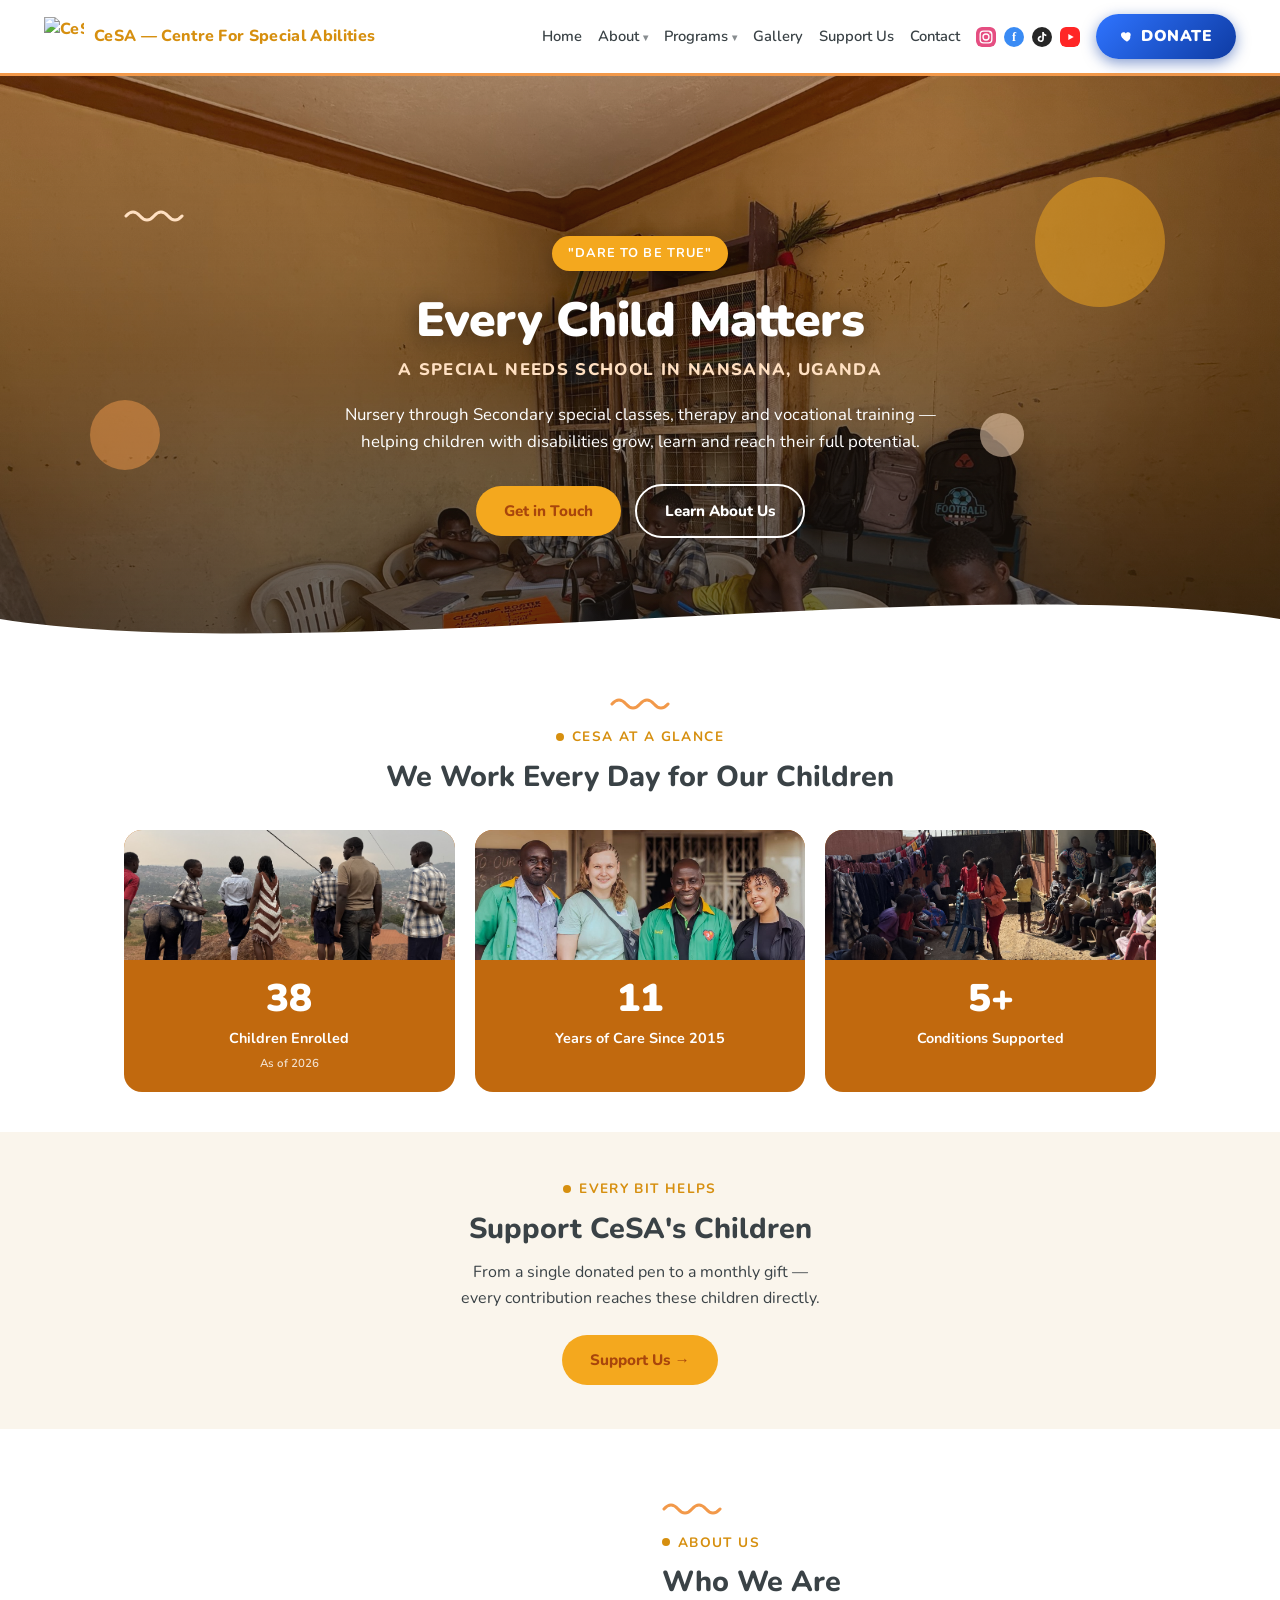
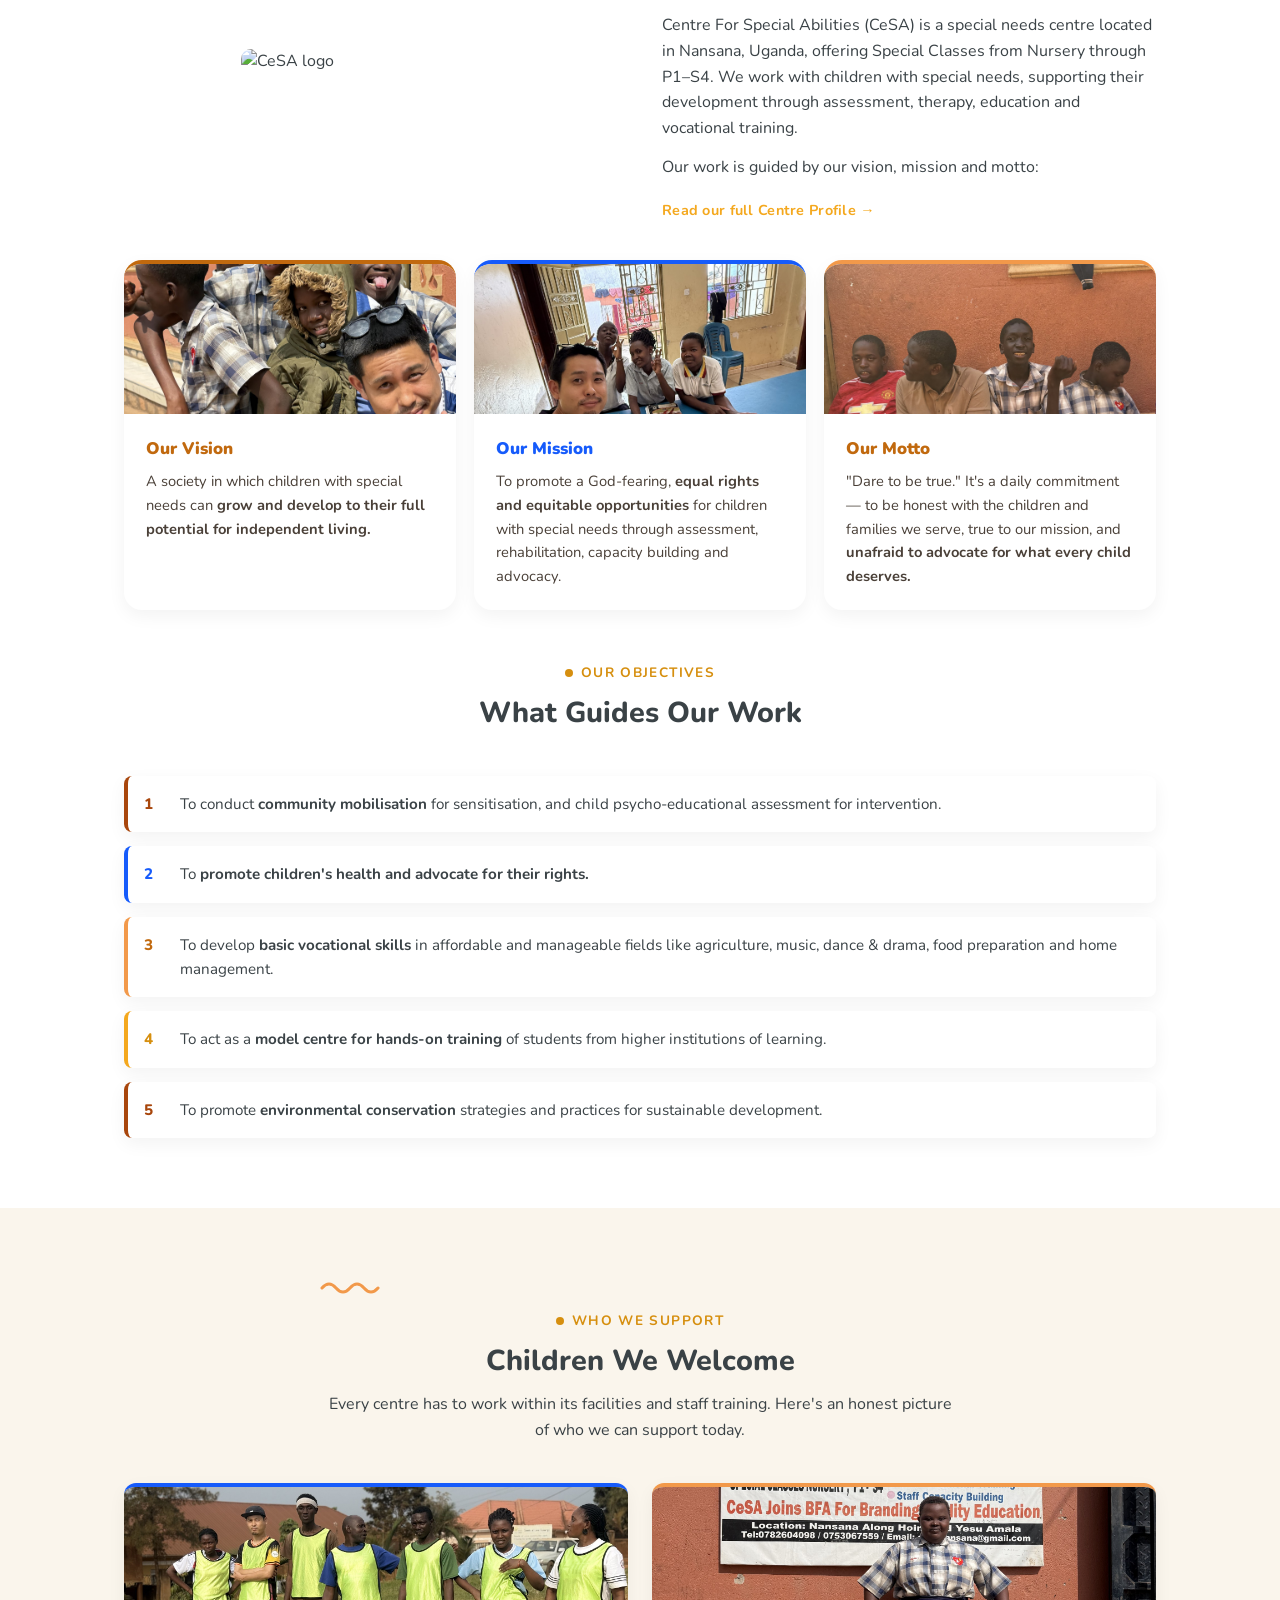
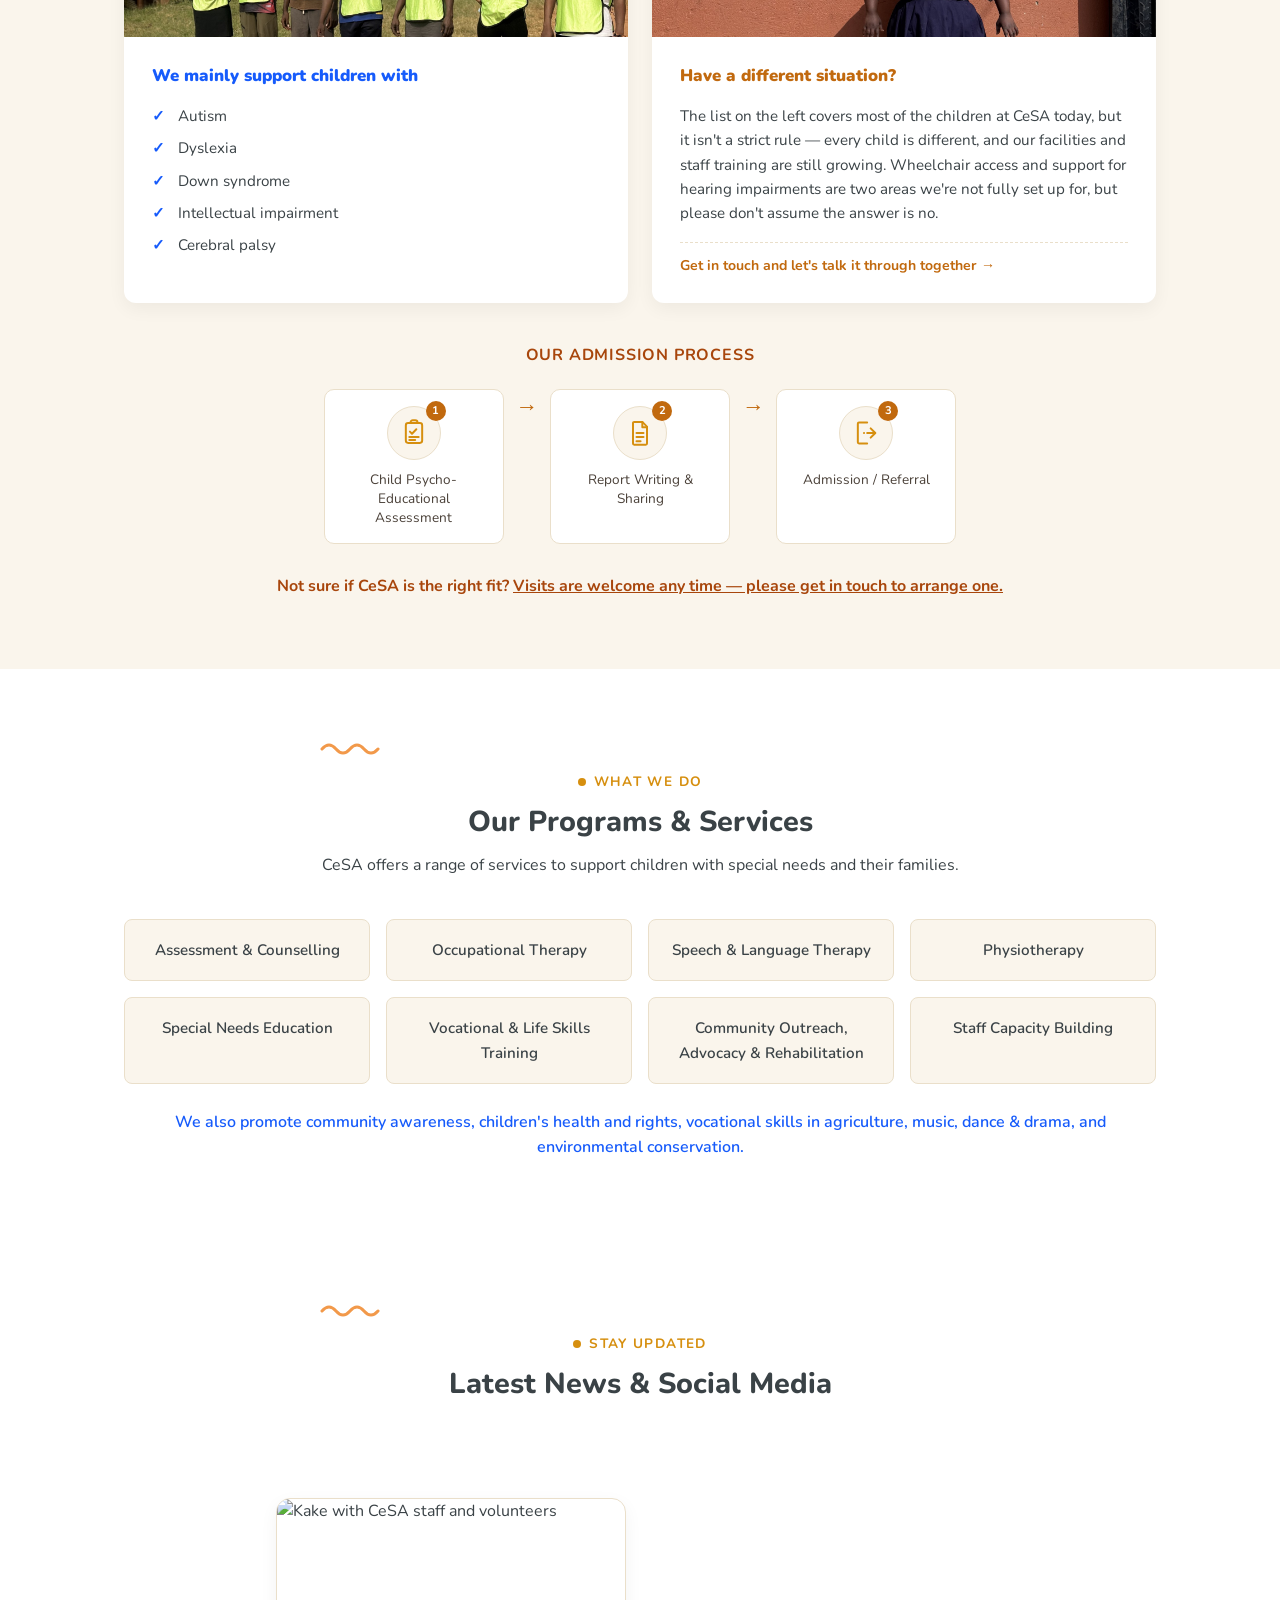
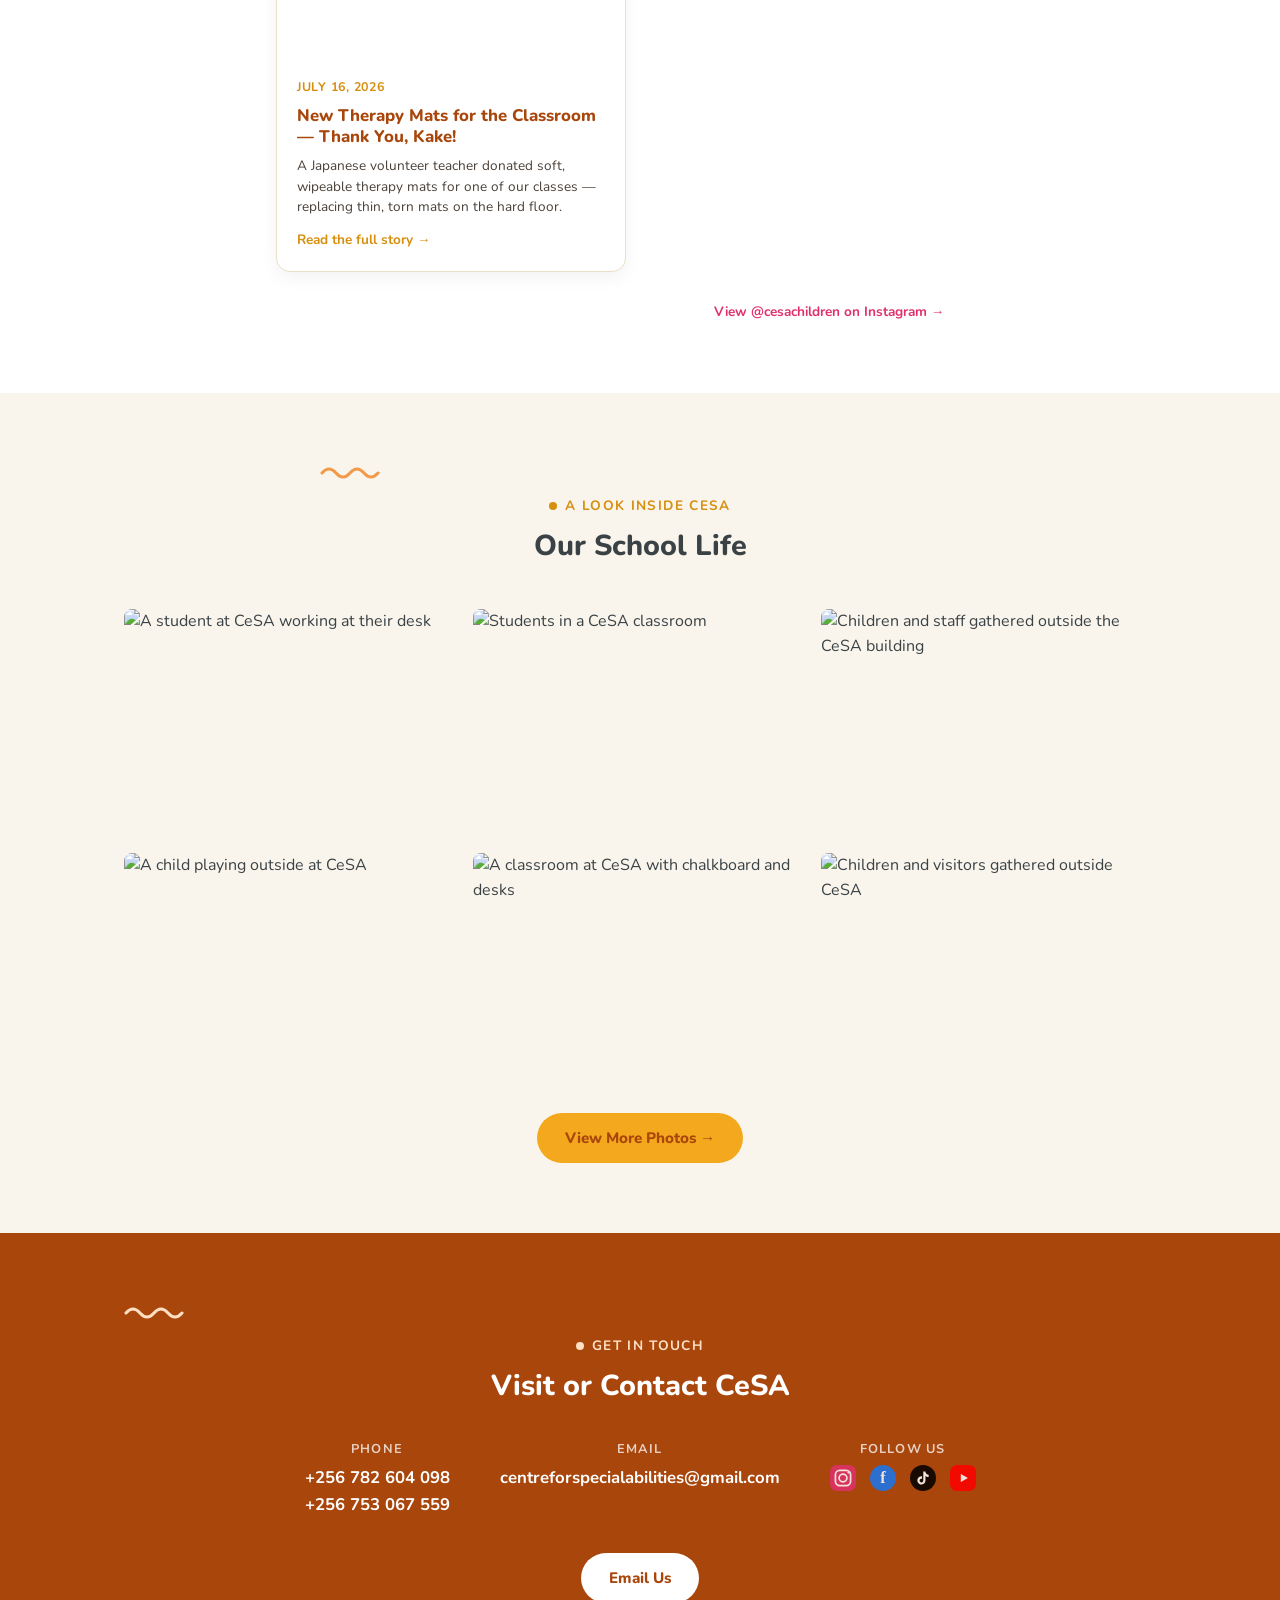
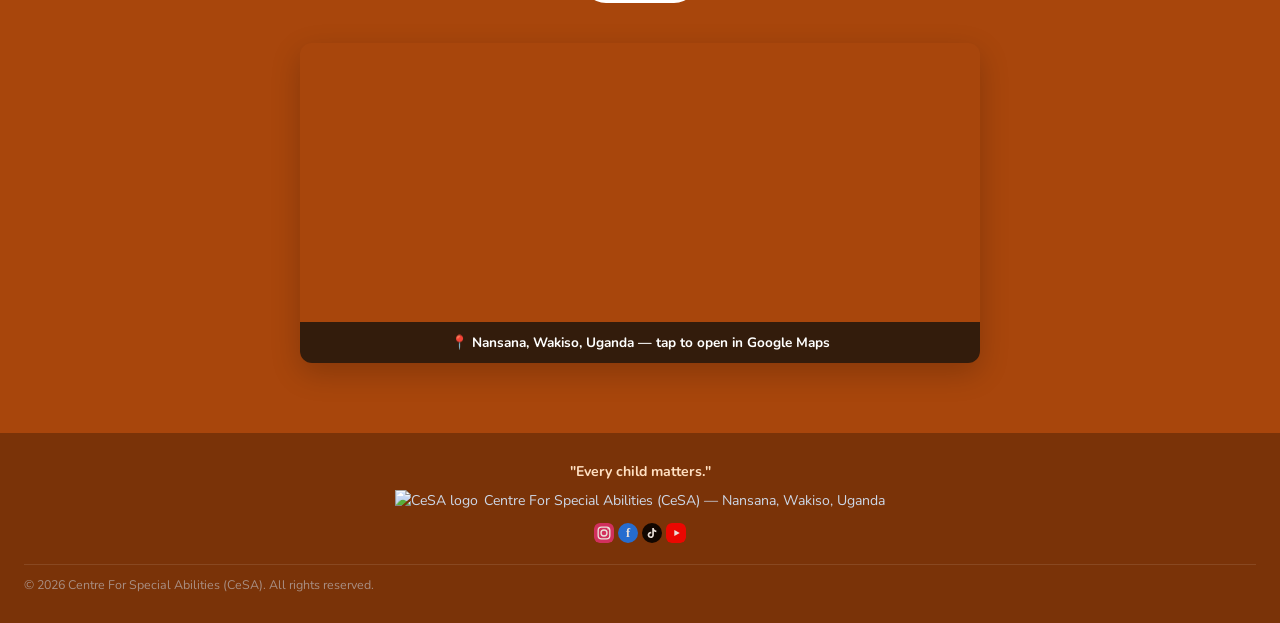
==== commit 9215c827: "Replace remaining stock photos with new CeSA photos from cesahp folder Swaps 27 photo slots across t" ====
--- a/index.html
+++ b/index.html
@@ -15,7 +15,7 @@
   <nav class="nav">
     <a href="#top" class="logo"><img src="images/logo.png" alt="CeSA logo" class="logo-img"><span class="logo-full">CeSA — Centre For Special Abilities</span><span class="logo-short">CeSA</span></a>
     <div class="nav-right">
-      <ul class="nav-links">
+      <ul class="nav-links" id="nav-links">
         <li><a href="index.html">Home</a></li>
         <li class="has-dropdown">
           <a href="#about">About <span class="dropdown-arrow">▾</span></a>
@@ -51,7 +51,10 @@
           <svg viewBox="0 0 24 24" width="20" height="20" aria-hidden="true"><rect width="24" height="24" rx="6" fill="#FF0000"/><path d="M10 8.3l6.5 3.7-6.5 3.7z" fill="#fff"/></svg>
         </a>
       </div>
-      <a href="support-us.html#ways-to-give" class="btn-donate"><svg viewBox="0 0 24 24" width="14" height="14" fill="currentColor" aria-hidden="true"><path d="M12 20s-7-4.35-9.5-8.5C.5 8 2 4.5 5.5 4c2-.3 3.7.7 4.5 2.2C10.8 4.7 12.5 3.7 14.5 4c3.5.5 5 4 3 7.5C19 15.65 12 20 12 20z"/></svg>Donate</a>
+      <a href="support-us.html#ways-to-give" class="btn-donate"><svg viewBox="0 0 24 24" width="14" height="14" fill="currentColor" aria-hidden="true"><path d="M12 20s-7-4.35-9.5-8.5C.5 8 2 4.5 5.5 4c2-.3 3.7.7 4.5 2.2C10.8 4.7 12.5 3.7 14.5 4c3.5.5 5 4 3 7.5C19 15.65 12 20 12 20z"/></svg><span class="btn-donate-label">Donate</span></a>
+      <button type="button" class="nav-toggle" aria-label="Menu" aria-expanded="false" aria-controls="nav-links">
+        <span></span><span></span><span></span>
+      </button>
     </div>
   </nav>
 </header>
@@ -81,7 +84,7 @@
     <h2>We Work Every Day for Our Children</h2>
     <div class="stat-row">
       <div class="stat-card">
-        <img src="images/gallery-36.jpg" alt="">
+        <img src="images/home-stat-enrolled.jpg" alt="">
         <div class="stat-card-body">
           <div class="num">38</div>
           <div class="label">Children Enrolled</div>
@@ -89,14 +92,14 @@
         </div>
       </div>
       <div class="stat-card">
-        <img src="images/gallery-33.jpg" alt="">
+        <img src="images/home-stat-years.jpg" alt="">
         <div class="stat-card-body">
           <div class="num">11</div>
           <div class="label">Years of Care Since 2015</div>
         </div>
       </div>
       <div class="stat-card">
-        <img src="images/gallery-12.jpg" alt="">
+        <img src="images/home-stat-conditions.jpg" alt="">
         <div class="stat-card-body">
           <div class="num">5+</div>
           <div class="label">Conditions Supported</div>
@@ -131,21 +134,21 @@
 
   <div class="wrap cards">
     <div class="card">
-      <img src="images/gallery-38.jpg" alt="">
+      <img src="images/home-vision.jpg" alt="">
       <div class="card-body">
       <h3>Our Vision</h3>
       <p>A society in which children with special needs can <strong>grow and develop to their full potential for independent living.</strong></p>
       </div>
     </div>
     <div class="card">
-      <img src="images/gallery-11.jpg" alt="">
+      <img src="images/home-mission.jpg" alt="">
       <div class="card-body">
       <h3>Our Mission</h3>
       <p>To promote a God-fearing, <strong>equal rights and equitable opportunities</strong> for children with special needs through assessment, rehabilitation, capacity building and advocacy.</p>
       </div>
     </div>
     <div class="card">
-      <img src="images/gallery-37.jpg" alt="">
+      <img src="images/home-motto.jpg" alt="">
       <div class="card-body">
       <h3>Our Motto</h3>
       <p>"Dare to be true." It's a daily commitment — to be honest with the children and families we serve, true to our mission, and <strong>unafraid to advocate for what every child deserves.</strong></p>
@@ -179,7 +182,7 @@
     </div>
     <div class="support-grid">
       <div class="support-col welcome">
-        <img src="images/gallery-1.jpg" alt="">
+        <img src="images/home-support-welcome.jpg" alt="">
         <div class="support-col-body">
           <h3>We mainly support children with</h3>
           <ul>
@@ -192,7 +195,7 @@
         </div>
       </div>
       <div class="support-col limited">
-        <img src="images/gallery-10.jpg" alt="">
+        <img src="images/home-support-flexible.jpg" alt="">
         <div class="support-col-body">
           <h3>Have a different situation?</h3>
           <p>The list on the left covers most of the children at CeSA today, but it isn't a strict rule — every child is different, and our facilities and staff training are still growing. Wheelchair access and support for hearing impairments are two areas we're not fully set up for, but please don't assume the answer is no.</p>
--- a/style.css
+++ b/style.css
@@ -128,6 +128,43 @@
   display: flex;
   gap: 8px;
   margin-left: 16px;
+}
+
+.nav-toggle {
+  display: none;
+  flex-direction: column;
+  justify-content: center;
+  align-items: center;
+  gap: 5px;
+  width: 38px;
+  height: 38px;
+  padding: 0;
+  margin-left: 12px;
+  background: none;
+  border: none;
+  cursor: pointer;
+  flex-shrink: 0;
+}
+
+.nav-toggle span {
+  display: block;
+  width: 22px;
+  height: 2.5px;
+  border-radius: 2px;
+  background: var(--navy);
+  transition: transform 0.2s ease, opacity 0.2s ease;
+}
+
+.nav-toggle.open span:nth-child(1) {
+  transform: translateY(7.5px) rotate(45deg);
+}
+
+.nav-toggle.open span:nth-child(2) {
+  opacity: 0;
+}
+
+.nav-toggle.open span:nth-child(3) {
+  transform: translateY(-7.5px) rotate(-45deg);
 }
 
 .btn-donate {
@@ -1090,6 +1127,26 @@
   color: #8a7f74;
 }
 
+.give-alert {
+  display: flex;
+  align-items: flex-start;
+  gap: 10px;
+  margin: 14px 0;
+  padding: 12px 14px;
+  background: #eaf1ff;
+  border: 1px solid #b9cdf5;
+  border-radius: 10px;
+  font-size: 0.85rem;
+  font-weight: 700;
+  color: #123a91;
+  line-height: 1.45;
+}
+
+.give-alert svg {
+  flex-shrink: 0;
+  margin-top: 2px;
+}
+
 .give-extra {
   display: grid;
   grid-template-columns: repeat(2, 1fr);
@@ -2019,9 +2076,59 @@
 }
 
 @media (max-width: 800px) {
-  /* Mobile dropdown */
+  /* Mobile nav: hamburger-collapsed menu */
+  .nav {
+    position: relative;
+  }
+  .nav-toggle {
+    display: flex;
+  }
+  .nav-links {
+    display: none;
+    position: absolute;
+    top: 100%;
+    left: 0;
+    right: 0;
+    flex-direction: column;
+    align-items: stretch;
+    gap: 0;
+    background: #fff;
+    border-top: 1px solid #f0ece2;
+    box-shadow: 0 12px 20px rgba(0, 0, 0, 0.1);
+    padding: 6px 24px 16px;
+    font-size: 0.95rem;
+    z-index: 50;
+  }
+  .nav-links.open {
+    display: flex;
+  }
+  .nav-links li {
+    width: 100%;
+  }
+  .nav-links a {
+    display: block;
+    padding: 13px 0;
+    border-bottom: 1px solid #f2ece0;
+  }
+  .has-dropdown::after {
+    display: none;
+  }
   .has-dropdown.open .dropdown-menu {
     display: block;
+  }
+  .dropdown-menu {
+    display: none;
+    position: static;
+    transform: none;
+    box-shadow: none;
+    border-top: none;
+    min-width: 0;
+    width: 100%;
+    padding: 0 0 4px 16px;
+  }
+  .dropdown-menu li a {
+    padding: 10px 0;
+    border-bottom: none;
   }
 
   /* Principal page: stack photo above text */
@@ -2037,10 +2144,6 @@
     width: 220px;
   }
 
-  .nav-links {
-    gap: 14px;
-    font-size: 0.85rem;
-  }
   .logo-full {
     display: none;
   }
@@ -2110,12 +2213,6 @@
   .logo-img {
     height: 30px;
     width: 30px;
-  }
-  .nav-links {
-    gap: 6px 10px;
-    font-size: 0.72rem;
-    flex-wrap: wrap;
-    justify-content: flex-end;
   }
   .btn-donate {
     margin-left: 6px;
@@ -2291,6 +2388,7 @@
   }
   .program-photo {
     flex: 0 0 auto;
+    height: auto;
     width: auto;
     max-width: 100%;
     max-height: 320px;
@@ -2304,6 +2402,7 @@
   }
   .condition-photo {
     flex: 0 0 auto;
+    height: auto;
     width: auto;
     max-width: 100%;
     max-height: 320px;
@@ -2481,6 +2580,6 @@
   .split-photo img { max-height: 260px; }
 }
 @media (max-width: 700px) {
-  .stat-row { grid-template-columns: repeat(2, 1fr); }
+  .stat-row { grid-template-columns: 1fr; }
   .icon-grid { grid-template-columns: 1fr; }
 }
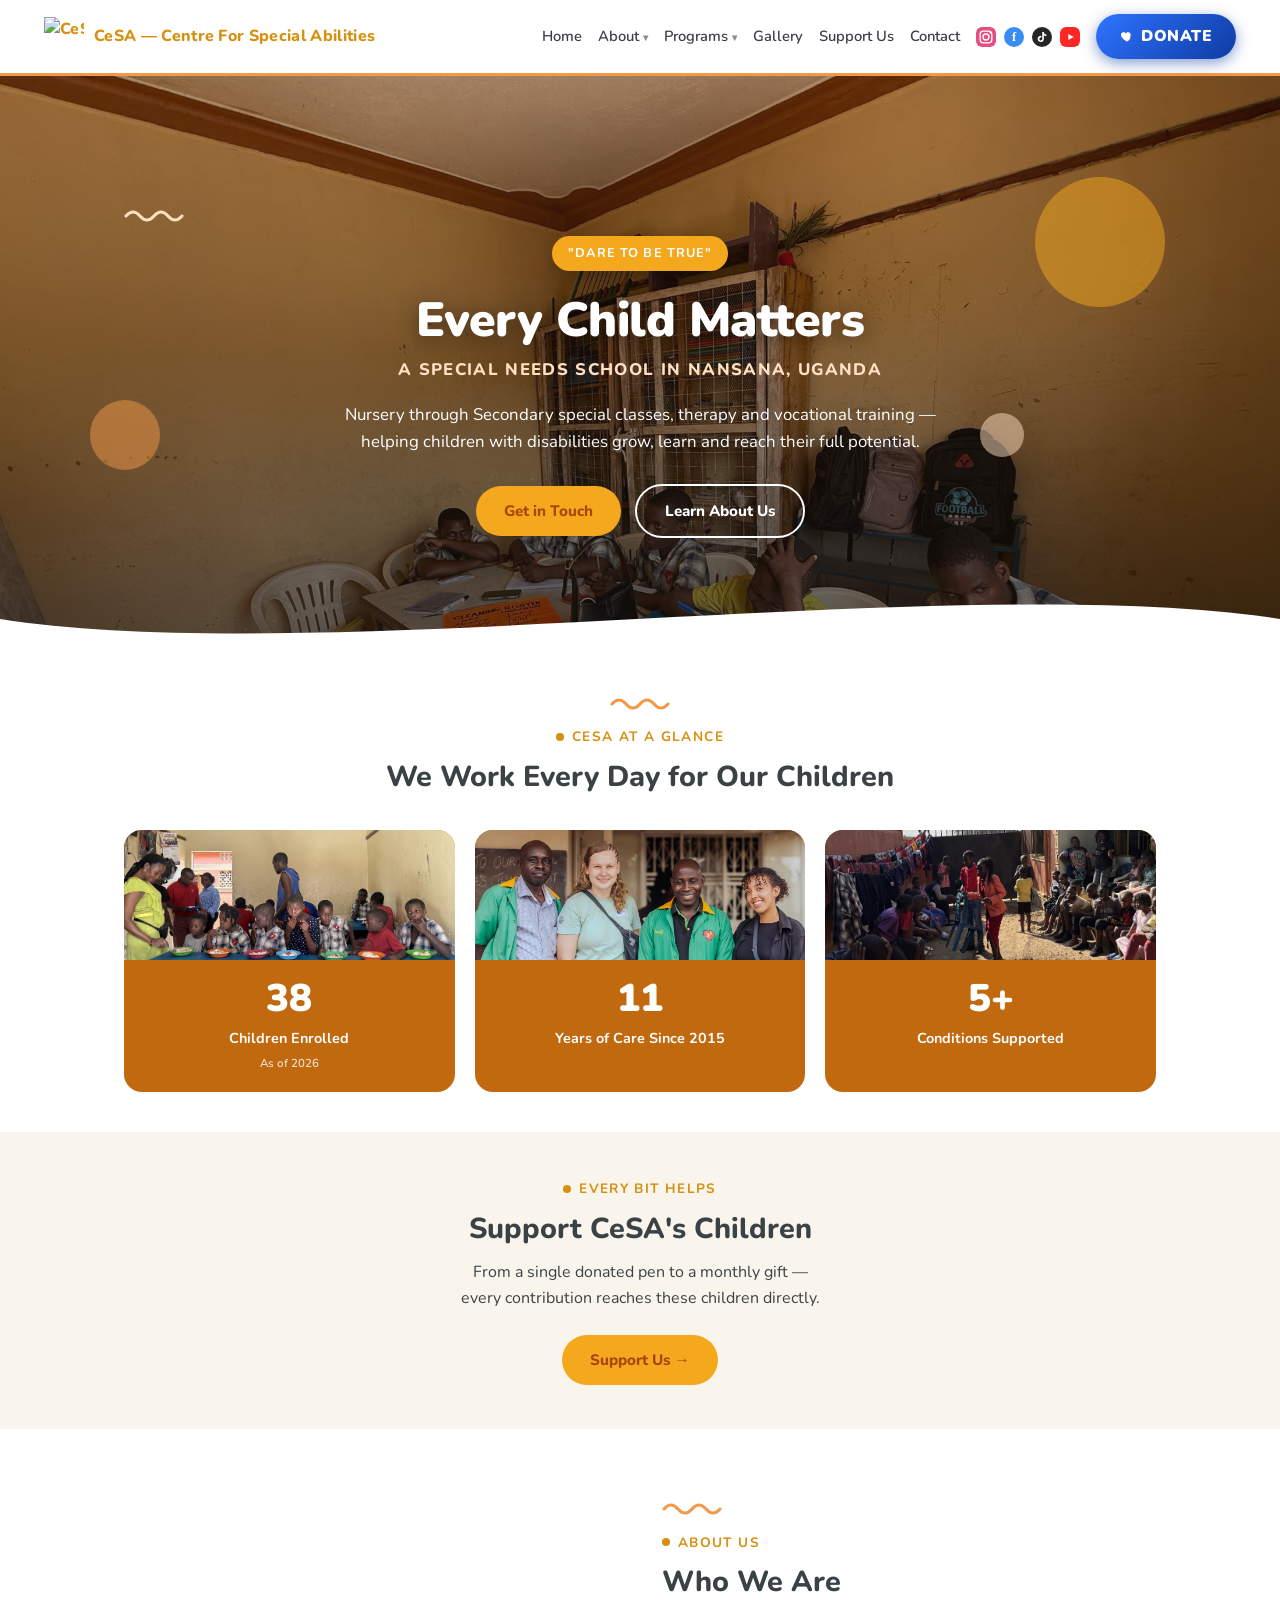
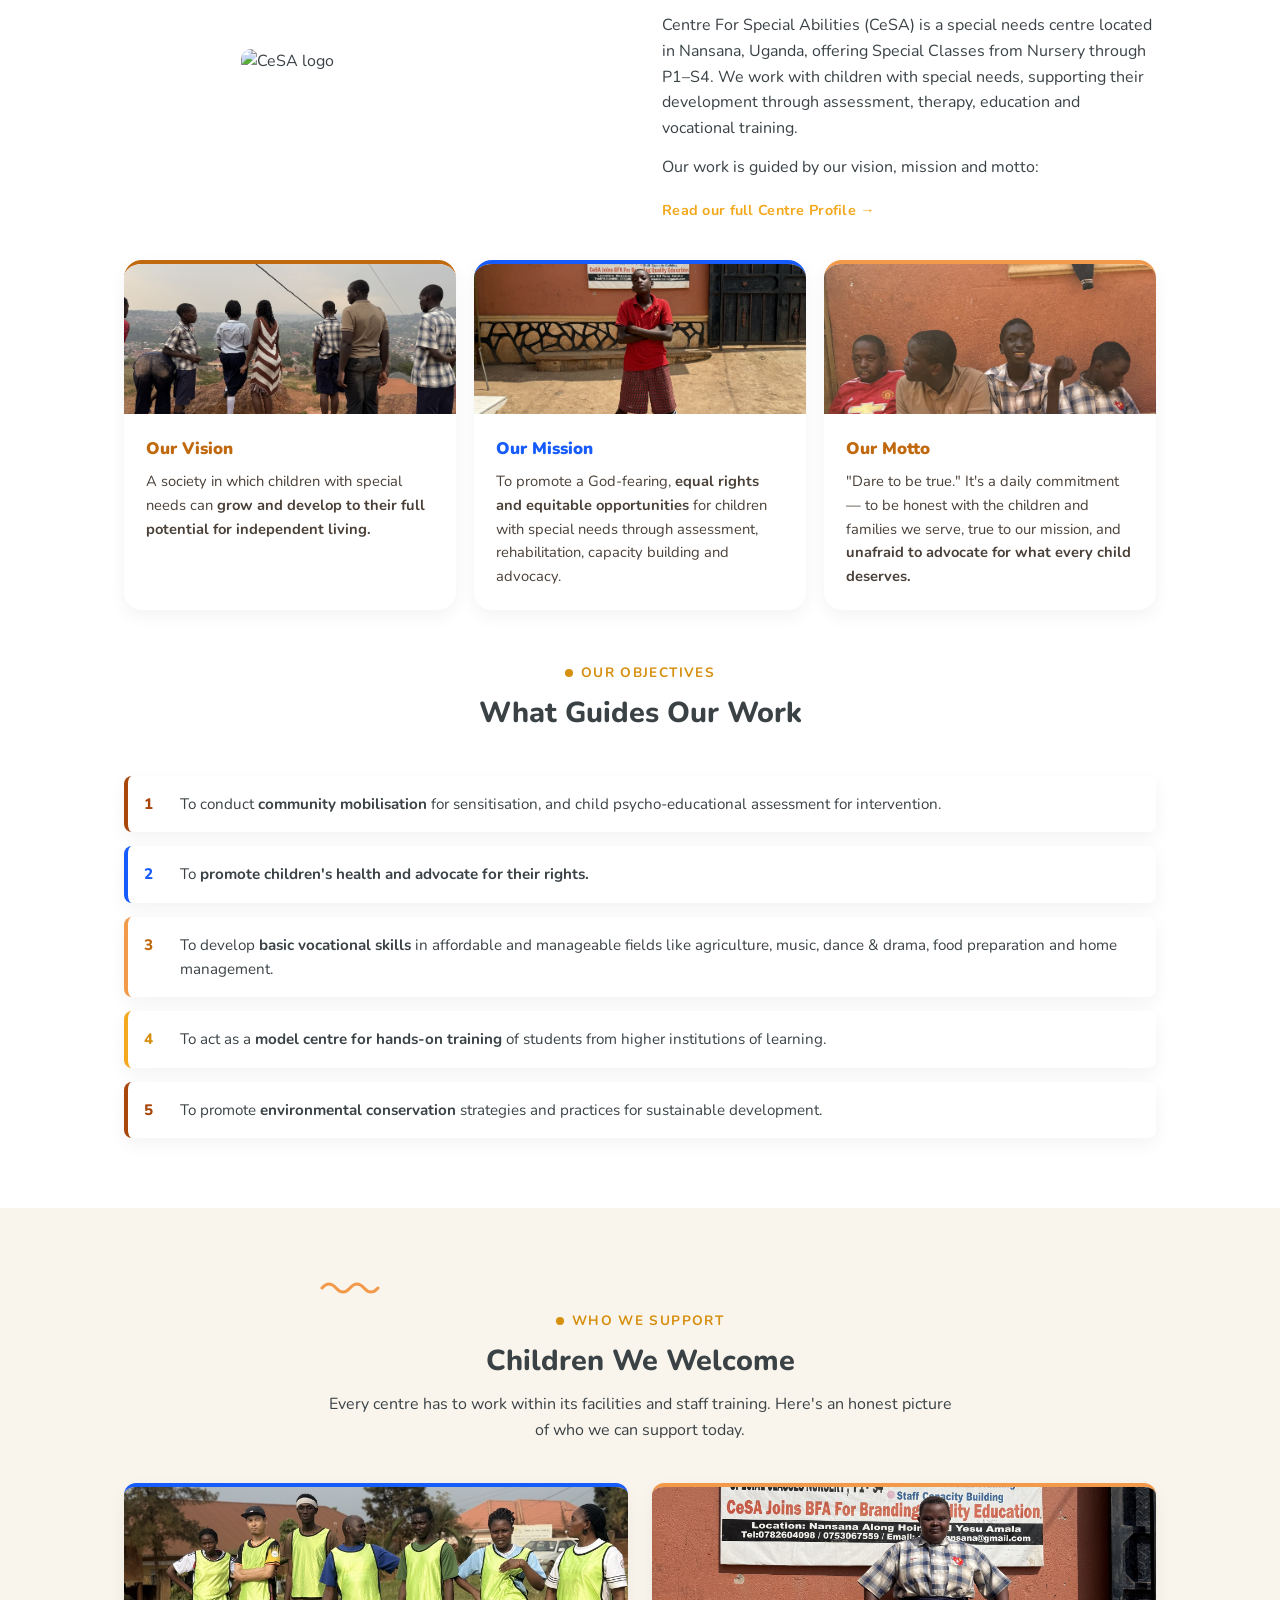
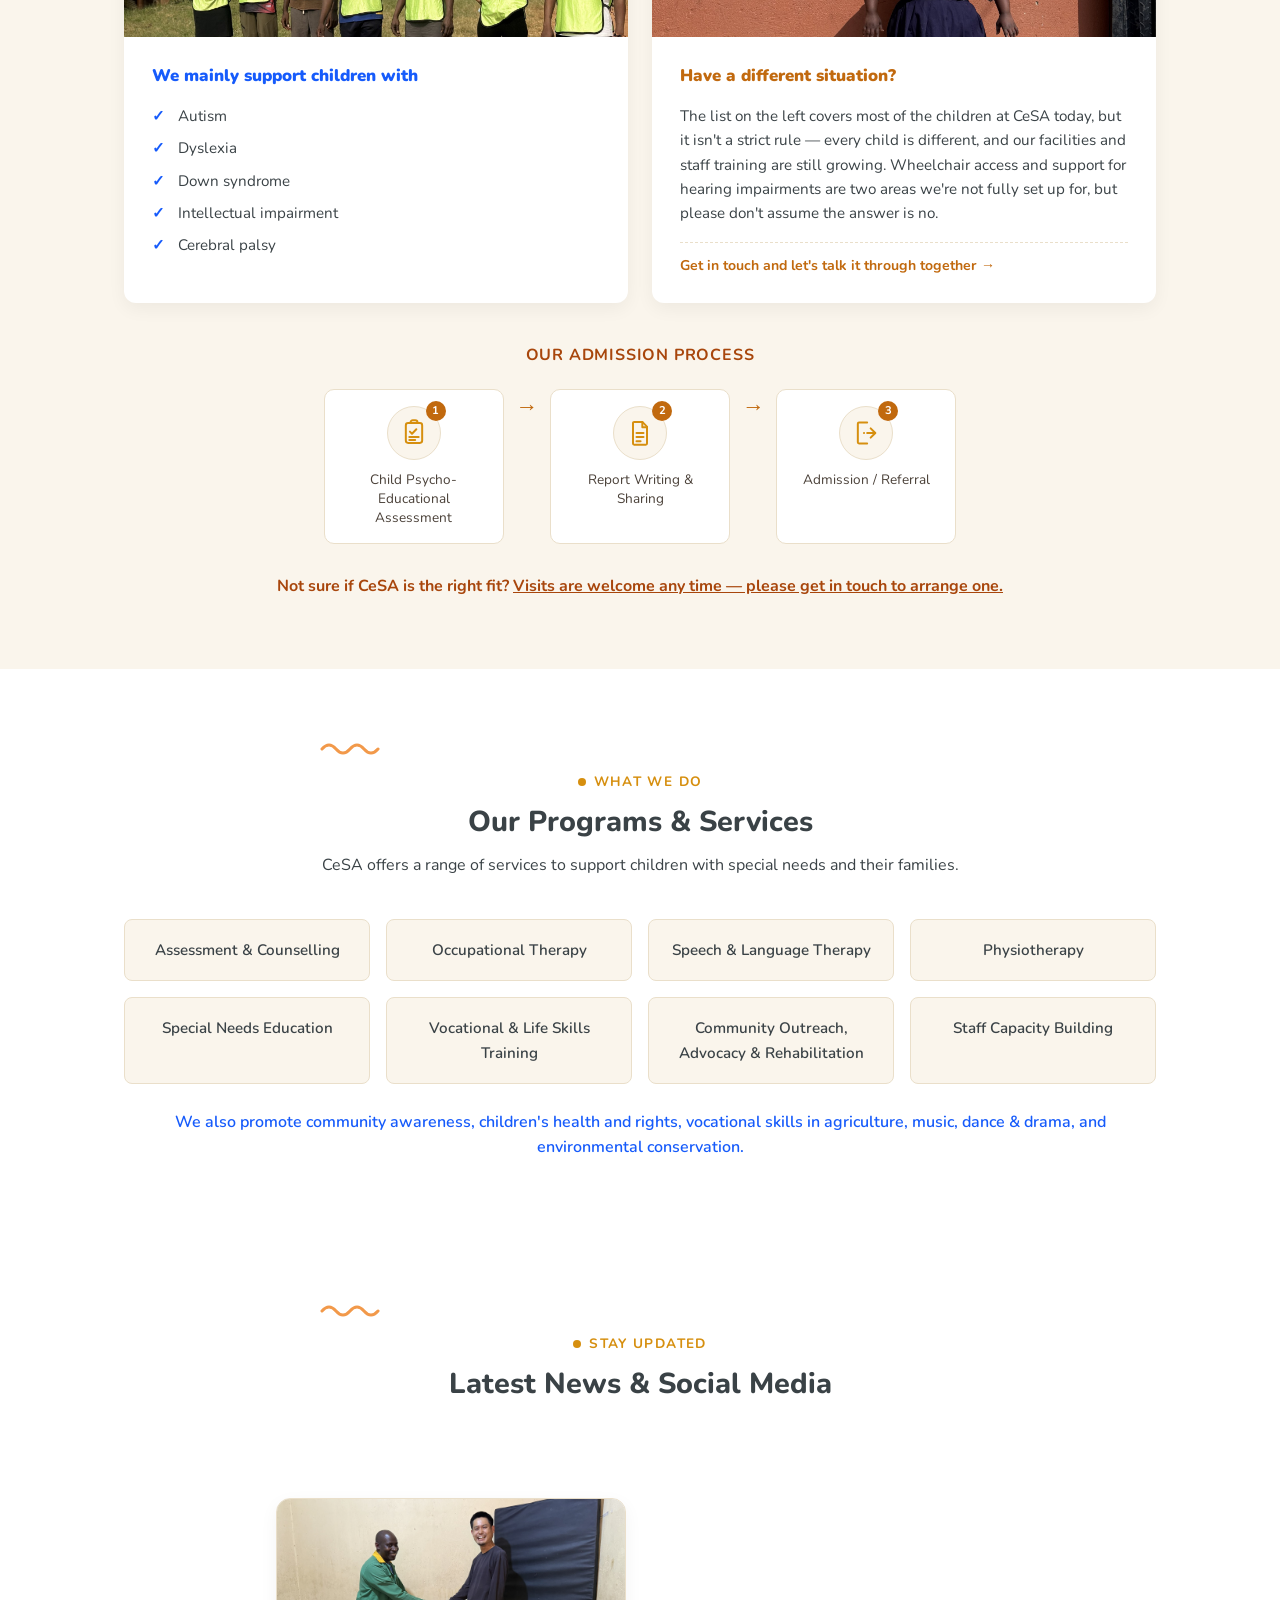
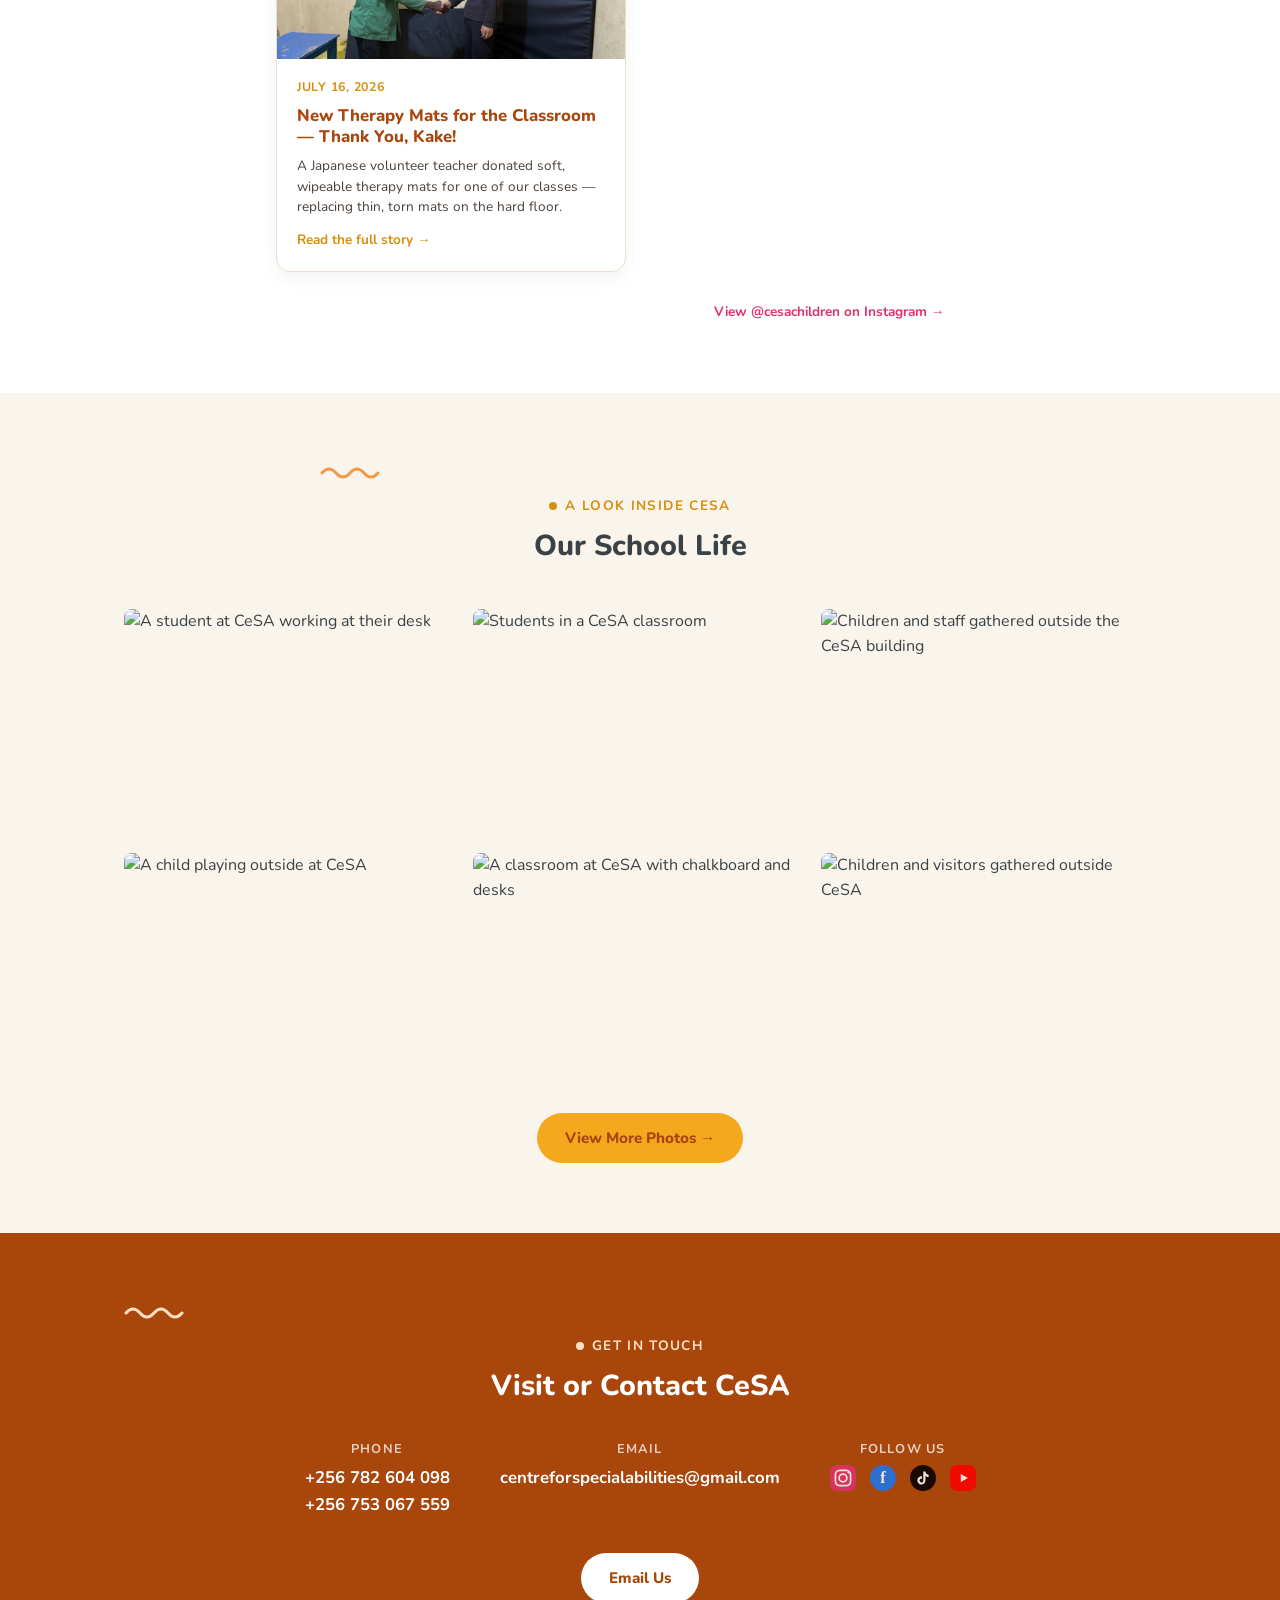
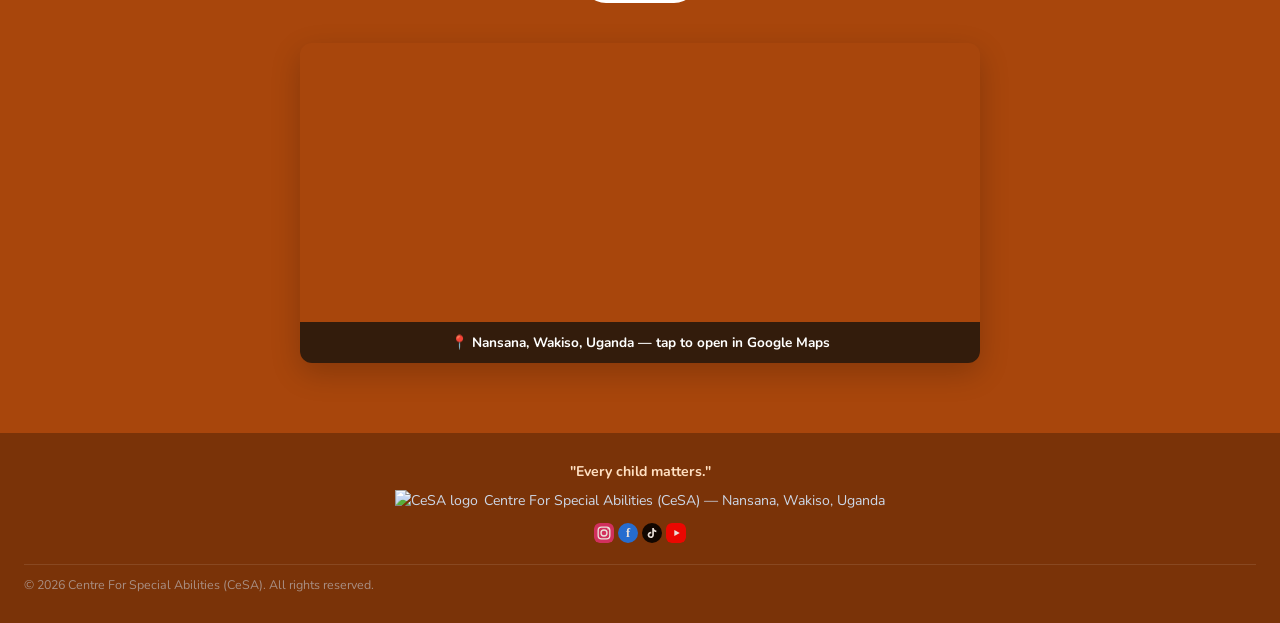
==== commit dc1b02d8: "Replace remaining site photos, update Ways to Give details, embed program videos - Swap most non-gal" ====
--- a/index.html
+++ b/index.html
@@ -283,7 +283,7 @@
     </div>
     <div class="news-grid">
       <div class="news-teaser">
-        <img src="images/gallery-30.jpg" alt="Kake with CeSA staff and volunteers">
+        <img src="images/news-therapy-mat-hero.jpg" alt="Kake and a CeSA staff member with the new therapy mats">
         <div class="news-teaser-body">
           <div class="news-date">July 16, 2026</div>
           <h3>New Therapy Mats for the Classroom — Thank You, Kake!</h3>
--- a/style.css
+++ b/style.css
@@ -948,12 +948,8 @@
   color: #165bfb;
 }
 
-#ways-to-give .card:nth-of-type(3) {
-  border-top-color: #1d4ed8;
-}
-
-#ways-to-give .card:nth-of-type(3) h3 {
-  color: #1d4ed8;
+#ways-to-give .cards {
+  grid-template-columns: repeat(2, 1fr);
 }
 
 #ways-to-give .btn {
@@ -1501,6 +1497,31 @@
 
 .program-card p + p {
   margin-top: 12px;
+}
+
+.program-video {
+  position: relative;
+  width: 100%;
+  max-width: 480px;
+  margin: 20px auto 0;
+  border-radius: 12px;
+  overflow: hidden;
+  box-shadow: 0 10px 30px rgba(0, 0, 0, 0.15);
+}
+
+.program-video iframe {
+  width: 100%;
+  aspect-ratio: 16 / 9;
+  display: block;
+  border: 0;
+}
+
+.program-video.vertical {
+  max-width: 260px;
+}
+
+.program-video.vertical iframe {
+  aspect-ratio: 9 / 16;
 }
 
 /* Conditions page */
